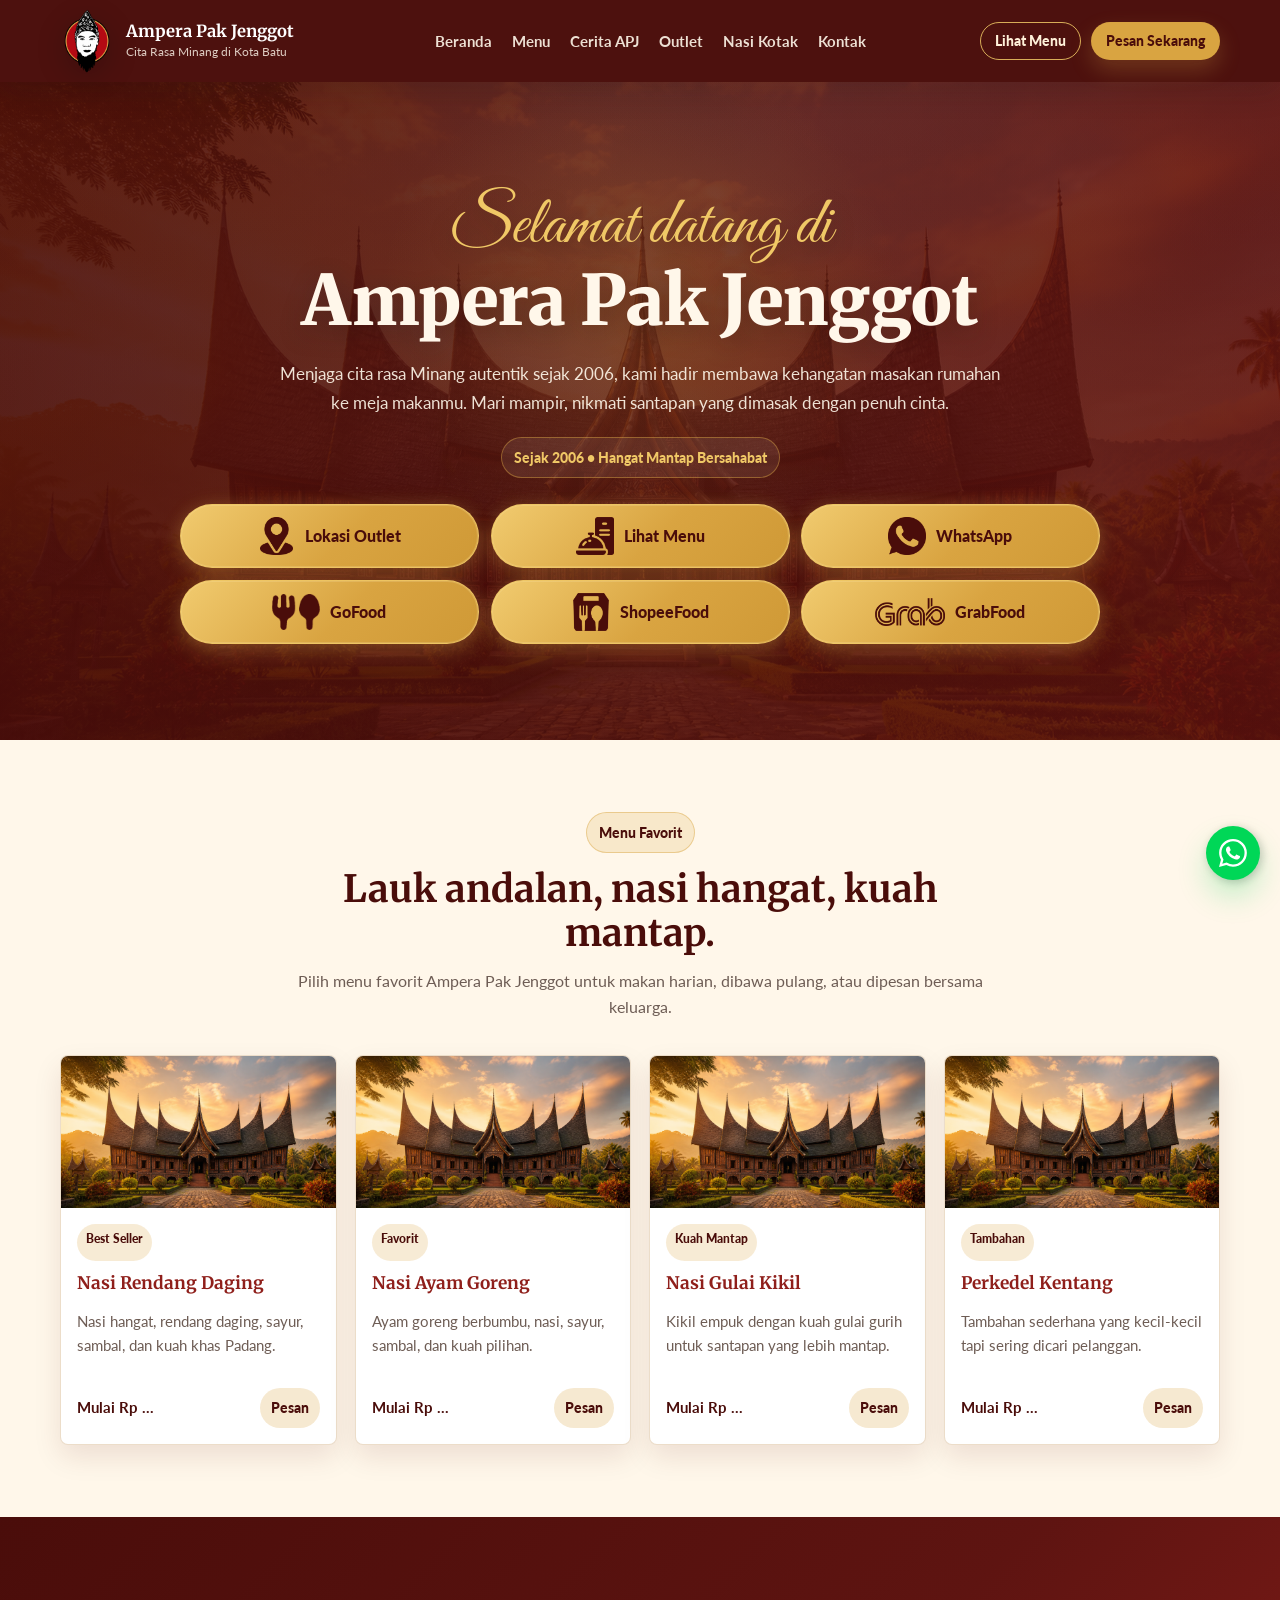
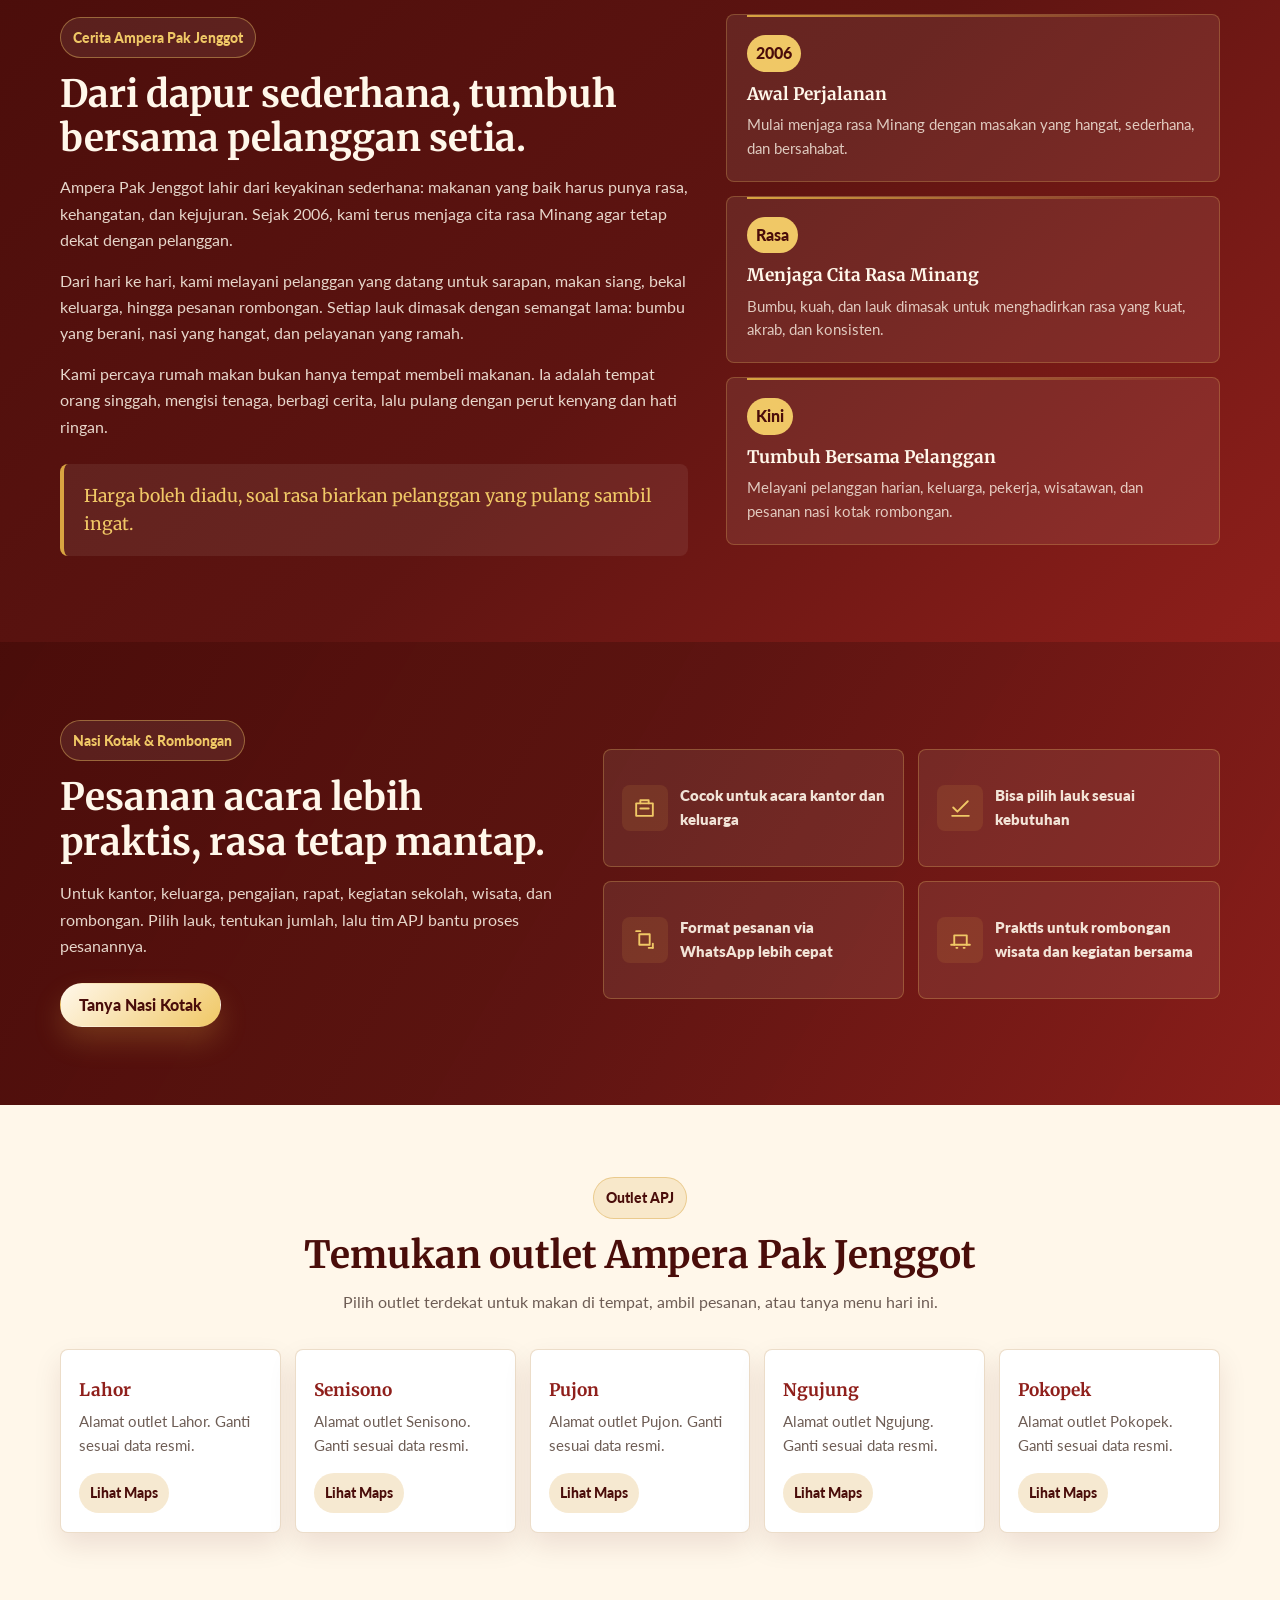
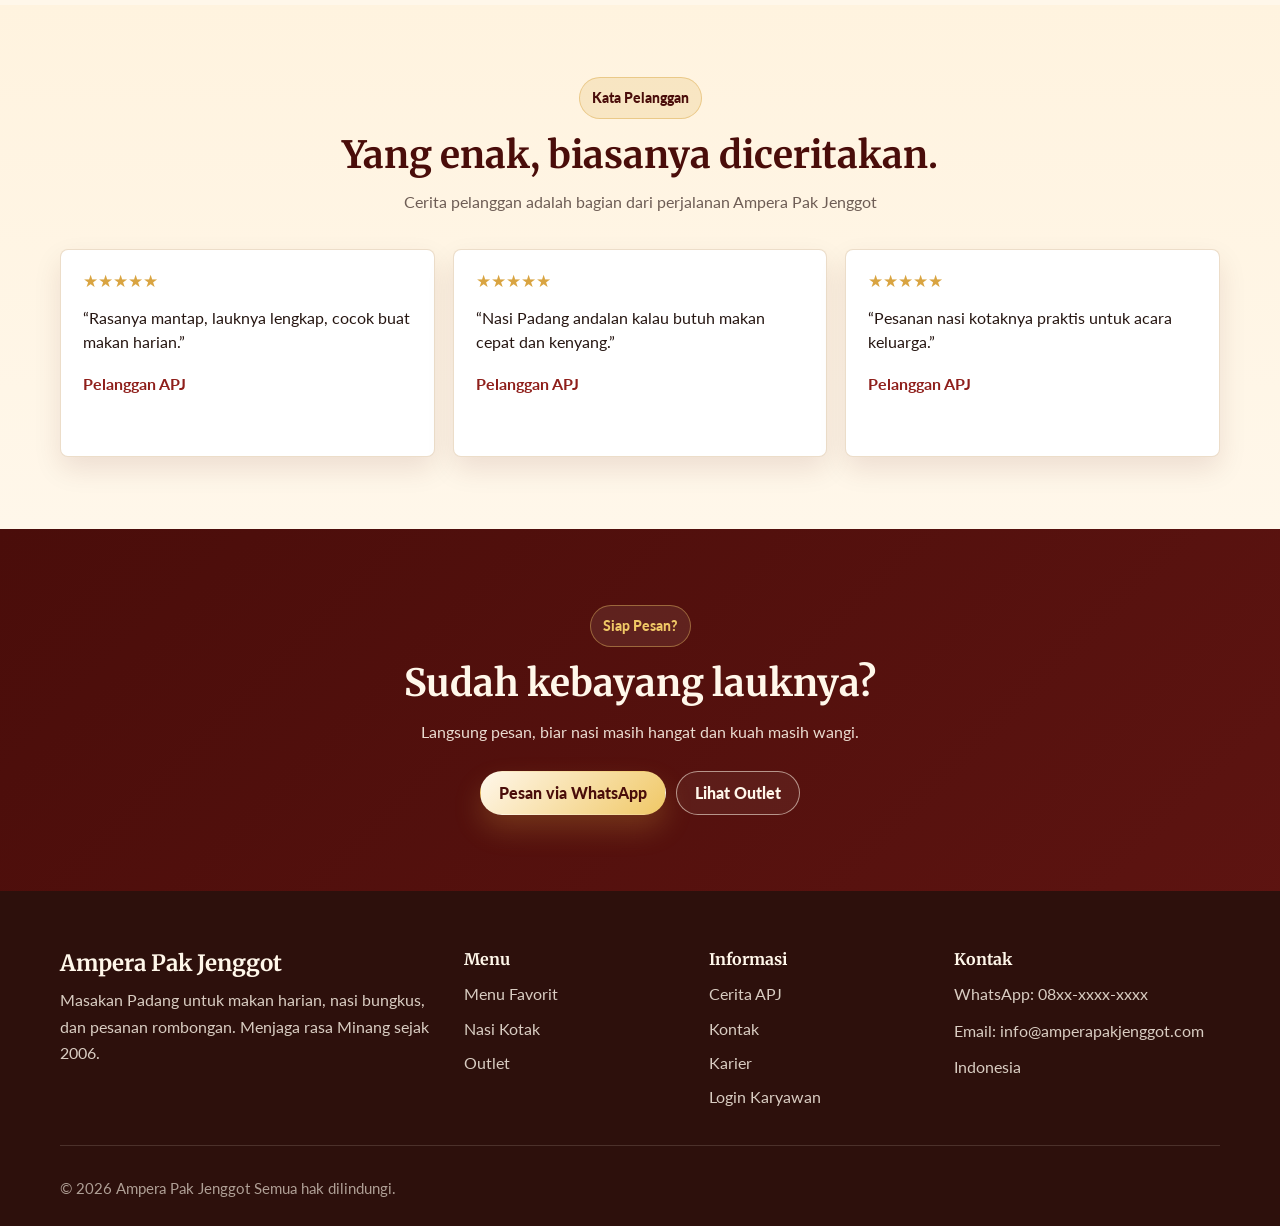
==== index.html @ 978a6dc2 "Add files via upload" ====
<!DOCTYPE html>
<html lang="id">
  <head>
    <meta charset="UTF-8" />
    <meta name="viewport" content="width=device-width, initial-scale=1.0" />
    <title>Ampera Pak Jenggot | Masakan Padang Autentik Sejak 2006</title>
    <meta
      name="description"
      content="Ampera Pak Jenggot menyajikan masakan Padang autentik sejak 2006. Lauk harian, nasi bungkus, nasi kotak, dan pesanan rombongan."
    />
    <link rel="preconnect" href="https://fonts.googleapis.com" />
    <link rel="preconnect" href="https://fonts.gstatic.com" crossorigin />
    <link
      href="https://fonts.googleapis.com/css2?family=Great+Vibes&family=Lato:wght@400;700;900&family=Merriweather:wght@700;900&display=swap"
      rel="stylesheet"
    />
    <link rel="icon" href="assets/img/logo-apj.png" />
    <link rel="stylesheet" href="assets/css/style.css" />
    <script src="assets/js/main.js" defer></script>
  </head>
  <body>
    <a class="skip-link" href="#main">Lewati ke konten</a>

    <header class="site-header" id="top">
      <div class="nav-shell">
        <a class="brand" href="#beranda" aria-label="Ampera Pak Jenggot, kembali ke beranda">
          <img src="assets/img/logo-apj.png" alt="Logo APJ" class="brand-logo" />
          <span class="brand-copy">
            <strong>Ampera Pak Jenggot</strong>
            <small>Cita Rasa Minang di Kota Batu</small>
          </span>
        </a>

        <nav class="desktop-nav" aria-label="Navigasi utama">
          <a href="#beranda">Beranda</a>
          <a href="#menu">Menu</a>
          <a href="#cerita">Cerita APJ</a>
          <a href="#outlet">Outlet</a>
          <a href="#nasi-kotak">Nasi Kotak</a>
          <a href="#kontak">Kontak</a>
        </nav>

        <div class="header-actions">
          <a class="btn btn-outline btn-small" href="#menu">Lihat Menu</a>
          <a class="btn btn-gold btn-small" href="https://wa.me/6280000000000?text=Halo%20APJ%2C%20saya%20mau%20pesan.">Pesan Sekarang</a>
        </div>

        <button class="mobile-toggle" type="button" aria-expanded="false" aria-controls="mobile-menu" aria-label="Buka menu">
          <span></span>
          <span></span>
          <span></span>
        </button>
      </div>

      <div class="mobile-menu" id="mobile-menu" aria-hidden="true">
        <nav aria-label="Navigasi mobile">
          <a href="#beranda">Beranda</a>
          <a href="#menu">Menu</a>
          <a href="#cerita">Cerita APJ</a>
          <a href="#outlet">Outlet</a>
          <a href="#nasi-kotak">Nasi Kotak</a>
          <a href="#kontak">Kontak</a>
        </nav>
      </div>
    </header>

    <main id="main">
      <section class="hero" id="beranda">
        <div class="hero-pattern" aria-hidden="true"></div>
        <svg class="hero-silhouette" viewBox="0 0 1000 300" aria-hidden="true" focusable="false">
          <path d="M23 174C87 79 157 91 217 165C266 55 352 40 428 163C501 52 596 50 667 164C727 83 813 76 881 167C924 151 958 150 991 173V300H23V174Z" />
          <path d="M177 183H822L765 300H237L177 183Z" />
          <path d="M321 213H405V300H321V213ZM463 213H547V300H463V213ZM604 213H688V300H604V213Z" />
        </svg>

        <div class="container hero-inner">
          <h1>
            <span class="hero-script animate__animated animate__pulse">Selamat datang di</span>
            <span class="hero-title-main animate__animated animate__pulse">Ampera Pak Jenggot</span>
          </h1>
          <p class="hero-description animate__animated animate__pulse">
            Menjaga cita rasa Minang autentik sejak 2006, kami hadir membawa kehangatan masakan rumahan ke meja makanmu. Mari mampir, nikmati santapan yang dimasak dengan penuh cinta.
          </p>
          <p class="hero-badge">Sejak 2006 &bull; Hangat Mantap Bersahabat</p>
          <div class="quick-actions" aria-label="Aksi pesanan dan outlet">
            <a class="animate__animated animate__pulse pulse-once qa-outlet" href="#outlet" aria-label="Lokasi Outlet" title="Lokasi Outlet">
              <span class="qa-icon" aria-hidden="true">
                <img class="qa-icon-img" src="assets/img/icons/icon-lokasi.png" alt="" loading="eager" decoding="async" />
              </span>
              <span class="qa-text">Lokasi Outlet</span>
            </a>
            <a class="animate__animated animate__pulse pulse-once qa-menu" href="#menu" aria-label="Lihat Menu" title="Lihat Menu">
              <span class="qa-icon" aria-hidden="true">
                <img class="qa-icon-img" src="assets/img/icons/icon-menu.png" alt="" loading="eager" decoding="async" />
              </span>
              <span class="qa-text">Lihat Menu</span>
            </a>
            <a class="animate__animated animate__pulse pulse-once qa-whatsapp" href="https://wa.me/6280000000000?text=Halo%20APJ%2C%20saya%20mau%20pesan." aria-label="Pesan via WhatsApp" title="Pesan via WhatsApp">
              <span class="qa-icon" aria-hidden="true">
                <img class="qa-icon-img" src="assets/img/icons/icon-whatsapp.png" alt="" loading="eager" decoding="async" />
              </span>
              <span class="qa-text">WhatsApp</span>
            </a>
            <a class="animate__animated animate__pulse pulse-once qa-gofood" href="https://wa.me/6280000000000?text=Halo%20APJ%2C%20saya%20mau%20tanya%20pesanan%20GoFood." aria-label="GoFood" title="GoFood">
              <span class="qa-icon" aria-hidden="true">
                <img class="qa-icon-img" src="assets/img/icons/icon-gofood.png" alt="" loading="eager" decoding="async" />
              </span>
              <span class="qa-text">GoFood</span>
            </a>
            <a class="animate__animated animate__pulse pulse-once qa-shopee" href="https://wa.me/6280000000000?text=Halo%20APJ%2C%20saya%20mau%20tanya%20pesanan%20ShopeeFood." aria-label="ShopeeFood" title="ShopeeFood">
              <span class="qa-icon" aria-hidden="true">
                <img class="qa-icon-img" src="assets/img/icons/icon-shopeefood.png" alt="" loading="eager" decoding="async" />
              </span>
              <span class="qa-text">ShopeeFood</span>
            </a>
            <a class="animate__animated animate__pulse pulse-once qa-grabfood" href="https://wa.me/6280000000000?text=Halo%20APJ%2C%20saya%20mau%20tanya%20pesanan%20GrabFood." aria-label="GrabFood" title="GrabFood">
              <span class="qa-icon" aria-hidden="true">
                <img class="qa-icon-img" src="assets/img/icons/icon-grabfood.png" alt="" loading="eager" decoding="async" />
              </span>
              <span class="qa-text">GrabFood</span>
            </a>
          </div>
        </div>
      </section>

      <section class="section menu-section" id="menu" aria-labelledby="menu-title">
        <div class="container">
          <div class="section-heading">
            <p class="section-kicker">Menu Favorit</p>
            <h2 id="menu-title">Lauk andalan, nasi hangat, kuah mantap.</h2>
            <p>Pilih menu favorit Ampera Pak Jenggot untuk makan harian, dibawa pulang, atau dipesan bersama keluarga.</p>
          </div>

          <div class="menu-grid">
            <article class="menu-card">
              <figure class="menu-photo">
                <img src="assets/img/signature-dish.png" alt="Nasi rendang daging khas Padang." />
              </figure>
              <div class="menu-card-body">
                <span class="badge">Best Seller</span>
                <h3>Nasi Rendang Daging</h3>
                <p>Nasi hangat, rendang daging, sayur, sambal, dan kuah khas Padang.</p>
                <div class="card-footer">
                  <strong>Mulai Rp ...</strong>
                  <a href="https://wa.me/6280000000000?text=Halo%20APJ%2C%20saya%20mau%20pesan%20Nasi%20Rendang%20Daging.">Pesan</a>
                </div>
              </div>
            </article>

            <article class="menu-card">
              <figure class="menu-photo">
                <img src="assets/img/signature-dish.png" alt="Nasi ayam goreng berbumbu dengan sambal." />
              </figure>
              <div class="menu-card-body">
                <span class="badge">Favorit</span>
                <h3>Nasi Ayam Goreng</h3>
                <p>Ayam goreng berbumbu, nasi, sayur, sambal, dan kuah pilihan.</p>
                <div class="card-footer">
                  <strong>Mulai Rp ...</strong>
                  <a href="https://wa.me/6280000000000?text=Halo%20APJ%2C%20saya%20mau%20pesan%20Nasi%20Ayam%20Goreng.">Pesan</a>
                </div>
              </div>
            </article>

            <article class="menu-card">
              <figure class="menu-photo">
                <img src="assets/img/signature-dish.png" alt="Nasi gulai kikil dengan kuah gurih." />
              </figure>
              <div class="menu-card-body">
                <span class="badge">Kuah Mantap</span>
                <h3>Nasi Gulai Kikil</h3>
                <p>Kikil empuk dengan kuah gulai gurih untuk santapan yang lebih mantap.</p>
                <div class="card-footer">
                  <strong>Mulai Rp ...</strong>
                  <a href="https://wa.me/6280000000000?text=Halo%20APJ%2C%20saya%20mau%20pesan%20Nasi%20Gulai%20Kikil.">Pesan</a>
                </div>
              </div>
            </article>

            <article class="menu-card">
              <figure class="menu-photo">
                <img src="assets/img/signature-dish.png" alt="Perkedel kentang sebagai tambahan lauk." />
              </figure>
              <div class="menu-card-body">
                <span class="badge">Tambahan</span>
                <h3>Perkedel Kentang</h3>
                <p>Tambahan sederhana yang kecil-kecil tapi sering dicari pelanggan.</p>
                <div class="card-footer">
                  <strong>Mulai Rp ...</strong>
                  <a href="https://wa.me/6280000000000?text=Halo%20APJ%2C%20saya%20mau%20pesan%20Perkedel%20Kentang.">Pesan</a>
                </div>
              </div>
            </article>
          </div>
        </div>
      </section>

      <section class="story-section" id="cerita" aria-labelledby="story-title">
        <div class="story-pattern" aria-hidden="true"></div>
        <div class="container story-inner">
          <div class="story-copy">
            <p class="section-kicker light">Cerita Ampera Pak Jenggot</p>
            <h2 id="story-title">Dari dapur sederhana, tumbuh bersama pelanggan setia.</h2>
            <p>
              Ampera Pak Jenggot lahir dari keyakinan sederhana: makanan yang baik harus punya rasa, kehangatan, dan
              kejujuran. Sejak 2006, kami terus menjaga cita rasa Minang agar tetap dekat dengan pelanggan.
            </p>
            <p>
              Dari hari ke hari, kami melayani pelanggan yang datang untuk sarapan, makan siang, bekal keluarga, hingga
              pesanan rombongan. Setiap lauk dimasak dengan semangat lama: bumbu yang berani, nasi yang hangat, dan
              pelayanan yang ramah.
            </p>
            <p>
              Kami percaya rumah makan bukan hanya tempat membeli makanan. Ia adalah tempat orang singgah, mengisi
              tenaga, berbagi cerita, lalu pulang dengan perut kenyang dan hati ringan.
            </p>
            <blockquote>Harga boleh diadu, soal rasa biarkan pelanggan yang pulang sambil ingat.</blockquote>
          </div>

          <div class="timeline-grid" aria-label="Linimasa Ampera Pak Jenggot">
            <article class="timeline-card">
              <span>2006</span>
              <h3>Awal Perjalanan</h3>
              <p>Mulai menjaga rasa Minang dengan masakan yang hangat, sederhana, dan bersahabat.</p>
            </article>
            <article class="timeline-card">
              <span>Rasa</span>
              <h3>Menjaga Cita Rasa Minang</h3>
              <p>Bumbu, kuah, dan lauk dimasak untuk menghadirkan rasa yang kuat, akrab, dan konsisten.</p>
            </article>
            <article class="timeline-card">
              <span>Kini</span>
              <h3>Tumbuh Bersama Pelanggan</h3>
              <p>Melayani pelanggan harian, keluarga, pekerja, wisatawan, dan pesanan nasi kotak rombongan.</p>
            </article>
          </div>
        </div>
      </section>

      <section class="group-section" id="nasi-kotak" aria-labelledby="group-title">
        <div class="container group-inner">
          <div class="group-copy">
            <p class="section-kicker light">Nasi Kotak &amp; Rombongan</p>
            <h2 id="group-title">Pesanan acara lebih praktis, rasa tetap mantap.</h2>
            <p>
              Untuk kantor, keluarga, pengajian, rapat, kegiatan sekolah, wisata, dan rombongan. Pilih lauk, tentukan
              jumlah, lalu tim APJ bantu proses pesanannya.
            </p>
            <a class="btn btn-cream" href="https://wa.me/6280000000000?text=Halo%20APJ%2C%20saya%20mau%20tanya%20Nasi%20Kotak.">Tanya Nasi Kotak</a>
          </div>

          <div class="feature-grid">
            <article class="feature-card">
              <span class="feature-icon" aria-hidden="true">
                <svg viewBox="0 0 24 24"><path d="M4 8h16v12H4z"/><path d="M8 8V5h8v3"/><path d="M8 13h8"/></svg>
              </span>
              <p>Cocok untuk acara kantor dan keluarga</p>
            </article>
            <article class="feature-card">
              <span class="feature-icon" aria-hidden="true">
                <svg viewBox="0 0 24 24"><path d="M5 12l4 4L19 6"/><path d="M4 20h16"/></svg>
              </span>
              <p>Bisa pilih lauk sesuai kebutuhan</p>
            </article>
            <article class="feature-card">
              <span class="feature-icon" aria-hidden="true">
                <svg viewBox="0 0 24 24"><path d="M7 7h10v10H7z"/><path d="M4 4h4"/><path d="M16 20h4"/><path d="M20 16v4"/></svg>
              </span>
              <p>Format pesanan via WhatsApp lebih cepat</p>
            </article>
            <article class="feature-card">
              <span class="feature-icon" aria-hidden="true">
                <svg viewBox="0 0 24 24"><path d="M3 17h18"/><path d="M6 17V8h12v9"/><path d="M8 20h1"/><path d="M15 20h1"/></svg>
              </span>
              <p>Praktis untuk rombongan wisata dan kegiatan bersama</p>
            </article>
          </div>
        </div>
      </section>

      <section class="section outlet-section" id="outlet" aria-labelledby="outlet-title">
        <div class="container">
          <div class="section-heading">
            <p class="section-kicker">Outlet APJ</p>
            <h2 id="outlet-title">Temukan outlet Ampera Pak Jenggot</h2>
            <p>Pilih outlet terdekat untuk makan di tempat, ambil pesanan, atau tanya menu hari ini.</p>
          </div>

          <div class="outlet-grid">
            <article class="outlet-card">
              <h3>Lahor</h3>
              <p>Alamat outlet Lahor. Ganti sesuai data resmi.</p>
              <a href="https://maps.google.com/?q=Ampera%20Pak%20Jenggot%20Lahor">Lihat Maps</a>
            </article>
            <article class="outlet-card">
              <h3>Senisono</h3>
              <p>Alamat outlet Senisono. Ganti sesuai data resmi.</p>
              <a href="https://maps.google.com/?q=Ampera%20Pak%20Jenggot%20Senisono">Lihat Maps</a>
            </article>
            <article class="outlet-card">
              <h3>Pujon</h3>
              <p>Alamat outlet Pujon. Ganti sesuai data resmi.</p>
              <a href="https://maps.google.com/?q=Ampera%20Pak%20Jenggot%20Pujon">Lihat Maps</a>
            </article>
            <article class="outlet-card">
              <h3>Ngujung</h3>
              <p>Alamat outlet Ngujung. Ganti sesuai data resmi.</p>
              <a href="https://maps.google.com/?q=Ampera%20Pak%20Jenggot%20Ngujung">Lihat Maps</a>
            </article>
            <article class="outlet-card">
              <h3>Pokopek</h3>
              <p>Alamat outlet Pokopek. Ganti sesuai data resmi.</p>
              <a href="https://maps.google.com/?q=Ampera%20Pak%20Jenggot%20Pokopek">Lihat Maps</a>
            </article>
          </div>
        </div>
      </section>

      <section class="section testimonials" aria-labelledby="testimonials-title">
        <div class="container">
          <div class="section-heading">
            <p class="section-kicker">Kata Pelanggan</p>
            <h2 id="testimonials-title">Yang enak, biasanya diceritakan.</h2>
            <p>Cerita pelanggan adalah bagian dari perjalanan Ampera Pak Jenggot</p>
          </div>

          <div class="review-grid">
            <article class="review-card">
              <div class="stars" aria-label="Lima bintang">★★★★★</div>
              <p>&ldquo;Rasanya mantap, lauknya lengkap, cocok buat makan harian.&rdquo;</p>
              <strong>Pelanggan APJ</strong>
            </article>
            <article class="review-card">
              <div class="stars" aria-label="Lima bintang">★★★★★</div>
              <p>&ldquo;Nasi Padang andalan kalau butuh makan cepat dan kenyang.&rdquo;</p>
              <strong>Pelanggan APJ</strong>
            </article>
            <article class="review-card">
              <div class="stars" aria-label="Lima bintang">★★★★★</div>
              <p>&ldquo;Pesanan nasi kotaknya praktis untuk acara keluarga.&rdquo;</p>
              <strong>Pelanggan APJ</strong>
            </article>
          </div>
        </div>
      </section>

      <section class="final-cta" aria-labelledby="final-title">
        <div class="container final-cta-inner">
          <p class="section-kicker light">Siap Pesan?</p>
          <h2 id="final-title">Sudah kebayang lauknya?</h2>
          <p>Langsung pesan, biar nasi masih hangat dan kuah masih wangi.</p>
          <div class="final-actions">
            <a class="btn btn-cream" href="https://wa.me/6280000000000?text=Halo%20APJ%2C%20saya%20mau%20pesan.">Pesan via WhatsApp</a>
            <a class="btn btn-ghost" href="#outlet">Lihat Outlet</a>
          </div>
        </div>
      </section>
    </main>

    <footer class="site-footer" id="kontak">
      <div class="container footer-grid">
        <div>
          <h2>Ampera Pak Jenggot</h2>
          <p>Masakan Padang untuk makan harian, nasi bungkus, dan pesanan rombongan. Menjaga rasa Minang sejak 2006.</p>
        </div>
        <div>
          <h3>Menu</h3>
          <a href="#menu">Menu Favorit</a>
          <a href="#nasi-kotak">Nasi Kotak</a>
          <a href="#outlet">Outlet</a>
        </div>
        <div>
          <h3>Informasi</h3>
          <a href="#cerita">Cerita APJ</a>
          <a href="#kontak">Kontak</a>
          <a href="#kontak">Karier</a>
          <a href="#kontak">Login Karyawan</a>
        </div>
        <div>
          <h3>Kontak</h3>
          <p>WhatsApp: 08xx-xxxx-xxxx</p>
          <p>Email: info@amperapakjenggot.com</p>
          <p>Indonesia</p>
        </div>
      </div>
      <div class="container footer-bottom">
        <p>&copy; 2026 Ampera Pak Jenggot Semua hak dilindungi.</p>
      </div>
    </footer>

    <a class="floating-wa" href="https://wa.me/6280000000000?text=Halo%20APJ%2C%20saya%20mau%20pesan." aria-label="Pesan Ampera Pak Jenggot via WhatsApp">
      <span class="wa-sign" aria-hidden="true">
        <svg class="wa-svg" viewBox="0 0 16 16">
          <path d="M13.601 2.326A7.854 7.854 0 0 0 7.994 0C3.627 0 .068 3.558.064 7.926c0 1.399.366 2.76 1.057 3.965L0 16l4.204-1.102a7.933 7.933 0 0 0 3.79.965h.004c4.368 0 7.926-3.558 7.93-7.93A7.898 7.898 0 0 0 13.6 2.326zM7.994 14.521a6.573 6.573 0 0 1-3.356-.92l-.24-.144-2.494.654.666-2.433-.156-.251a6.56 6.56 0 0 1-1.007-3.505c0-3.626 2.957-6.584 6.591-6.584a6.56 6.56 0 0 1 4.66 1.931 6.557 6.557 0 0 1 1.928 4.66c-.004 3.639-2.961 6.592-6.592 6.592zm3.615-4.934c-.197-.099-1.17-.578-1.353-.646-.182-.065-.315-.099-.445.099-.133.197-.513.646-.627.775-.114.133-.232.148-.43.05-.197-.1-.836-.308-1.592-.985-.59-.525-.985-1.175-1.103-1.372-.114-.198-.011-.304.088-.403.087-.088.197-.232.296-.346.1-.114.133-.198.198-.33.065-.134.034-.248-.015-.347-.05-.099-.445-1.076-.612-1.47-.16-.389-.323-.335-.445-.34-.114-.007-.247-.007-.38-.007a.729.729 0 0 0-.529.247c-.182.198-.691.677-.691 1.654 0 .977.71 1.916.81 2.049.098.133 1.394 2.132 3.383 2.992.47.205.84.326 1.129.418.475.152.904.129 1.246.08.38-.058 1.171-.48 1.338-.943.164-.464.164-.86.114-.943-.049-.084-.182-.133-.38-.232z"></path>
        </svg>
      </span>
      <span class="wa-text">Whatsapp</span>
    </a>
  </body>
</html>
---- assets/css/style.css ----
:root {
  --primary-maroon: #8f1f1b;
  --dark-maroon: #5e1411;
  --deep-maroon: #4a0d0a;
  --cream: #fff7ea;
  --soft-cream: #fff1d9;
  --gold: #d9a441;
  --light-gold: #f0c866;
  --text-brown: #261612;
  --muted-text: #6e5d55;
  --border-cream: #ead9c2;
  --whatsapp: #1fa855;
  --white: #ffffff;
  --font-heading: "Merriweather", Georgia, serif;
  --font-script: "Great Vibes", "Brush Script MT", cursive;
  --font-body: "Lato", Arial, sans-serif;
  --shadow-soft: 0 16px 42px rgba(74, 13, 10, 0.12);
  --shadow-card: 0 12px 28px rgba(74, 13, 10, 0.1);
  --radius-card: 8px;
  --container: 1160px;
  --header-height: 82px;
}

*,
*::before,
*::after {
  box-sizing: border-box;
}

html {
  scroll-behavior: smooth;
}

body {
  margin: 0;
  color: var(--text-brown);
  font-family: var(--font-body);
  font-size: 16px;
  line-height: 1.65;
  letter-spacing: 0;
  background: var(--cream);
  overflow-x: hidden;
}

body.menu-open {
  overflow: hidden;
}

img,
svg {
  display: block;
  max-width: 100%;
}

a {
  color: inherit;
  text-decoration: none;
}

p,
h1,
h2,
h3,
figure {
  margin: 0;
}

button,
input,
textarea,
select {
  font: inherit;
}

.container {
  width: min(100% - 40px, var(--container));
  margin-inline: auto;
}

.skip-link {
  position: fixed;
  top: 12px;
  left: 12px;
  z-index: 1000;
  padding: 10px 14px;
  border-radius: 8px;
  color: var(--deep-maroon);
  background: var(--light-gold);
  transform: translateY(-140%);
  transition: transform 180ms ease;
}

.skip-link:focus {
  transform: translateY(0);
}

.sr-only {
  position: absolute;
  width: 1px;
  height: 1px;
  padding: 0;
  margin: -1px;
  overflow: hidden;
  clip: rect(0, 0, 0, 0);
  white-space: nowrap;
  border: 0;
}

/* Hero text animation: Animate.css compatible pulse */
.animate__animated {
  animation-duration: 1.35s;
  animation-fill-mode: both;
}

.animate__pulse {
  animation-name: animatePulse;
  animation-timing-function: ease-in-out;
}

.hero-title-main.animate__pulse {
  animation-delay: 120ms;
}

.hero-description.animate__pulse {
  animation-delay: 240ms;
}

@keyframes animatePulse {
  0% {
    transform: scale3d(1, 1, 1);
  }

  50% {
    transform: scale3d(1.035, 1.035, 1.035);
  }

  100% {
    transform: scale3d(1, 1, 1);
  }
}

/* Hero buttons pulse once on first load */
.quick-actions a.pulse-once {
  animation-iteration-count: 1;
}

.quick-actions a.pulse-once:nth-child(1) { animation-delay: 320ms; }
.quick-actions a.pulse-once:nth-child(2) { animation-delay: 420ms; }
.quick-actions a.pulse-once:nth-child(3) { animation-delay: 520ms; }
.quick-actions a.pulse-once:nth-child(4) { animation-delay: 620ms; }
.quick-actions a.pulse-once:nth-child(5) { animation-delay: 720ms; }
.quick-actions a.pulse-once:nth-child(6) { animation-delay: 820ms; }



.site-header {
  position: sticky;
  top: 0;
  z-index: 100;
  min-height: var(--header-height);
  color: var(--white);
  background: rgba(74, 13, 10, 0.98);
  box-shadow: 0 10px 28px rgba(38, 22, 18, 0.18);
}

.nav-shell {
  width: min(100% - 40px, var(--container));
  min-height: var(--header-height);
  margin-inline: auto;
  display: grid;
  grid-template-columns: auto 1fr auto;
  align-items: center;
  gap: 26px;
}

.brand {
  display: inline-flex;
  align-items: center;
  gap: 12px;
  min-width: 260px;
}

.brand-logo {
  width: 54px;
  height: 64px;
  object-fit: contain;
  flex: 0 0 auto;
  filter: drop-shadow(0 8px 14px rgba(0, 0, 0, 0.22));
}

.brand-copy {
  display: grid;
  line-height: 1.2;
}

.brand-copy strong {
  font-family: var(--font-heading);
  font-size: 1.04rem;
  color: var(--white);
}

.brand-copy small {
  margin-top: 3px;
  color: rgba(255, 247, 234, 0.82);
  font-size: 0.78rem;
}

.desktop-nav {
  display: flex;
  align-items: center;
  justify-content: center;
  gap: 20px;
  color: rgba(255, 247, 234, 0.9);
  font-size: 0.94rem;
  font-weight: 700;
}

.desktop-nav a,
.site-footer a {
  transition: color 180ms ease;
}

.desktop-nav a:hover,
.desktop-nav a:focus-visible,
.site-footer a:hover,
.site-footer a:focus-visible {
  color: var(--light-gold);
}

.header-actions {
  display: flex;
  align-items: center;
  justify-content: flex-end;
  gap: 10px;
}

.btn {
  display: inline-flex;
  align-items: center;
  justify-content: center;
  min-height: 44px;
  padding: 11px 18px;
  border: 1px solid transparent;
  border-radius: 999px;
  font-weight: 900;
  line-height: 1.15;
  text-align: center;
  cursor: pointer;
  transition: transform 180ms ease, box-shadow 180ms ease, background-color 180ms ease, border-color 180ms ease, color 180ms ease;
}

.btn:hover,
.btn:focus-visible {
  transform: translateY(-2px);
}

.btn-small {
  min-height: 38px;
  padding: 9px 14px;
  font-size: 0.9rem;
}

.btn-gold {
  color: var(--deep-maroon);
  background: var(--gold);
  box-shadow: 0 10px 22px rgba(217, 164, 65, 0.24);
}

.btn-gold:hover,
.btn-gold:focus-visible {
  background: var(--light-gold);
}

.btn-outline {
  color: var(--soft-cream);
  border-color: rgba(240, 200, 102, 0.85);
  background: transparent;
}

.btn-outline:hover,
.btn-outline:focus-visible,
.btn-ghost:hover,
.btn-ghost:focus-visible {
  color: var(--deep-maroon);
  background: var(--light-gold);
  border-color: var(--light-gold);
}

.btn-cream {
  color: var(--deep-maroon);
  background: linear-gradient(135deg, var(--cream), var(--light-gold));
  box-shadow: 0 14px 28px rgba(217, 164, 65, 0.24);
}

.btn-ghost {
  color: var(--cream);
  border-color: rgba(255, 247, 234, 0.55);
  background: rgba(255, 247, 234, 0.05);
}

.mobile-toggle {
  display: none;
  width: 38px;
  height: 38px;
  padding: 0;
  border: 1px solid rgba(255, 247, 234, 0.26);
  border-radius: 10px;
  color: var(--cream);
  background: rgba(255, 247, 234, 0.06);
  box-shadow: 0 8px 18px rgba(38, 22, 18, 0.12);
  cursor: pointer;
  place-items: center;
}

.mobile-toggle span {
  display: block;
  width: 16px;
  height: 2px;
  margin: 2.5px auto;
  border-radius: 999px;
  background: currentColor;
  transition: transform 200ms ease, opacity 200ms ease;
}

.mobile-toggle.is-open span:nth-child(1) {
  transform: translateY(4.5px) rotate(45deg);
}

.mobile-toggle.is-open span:nth-child(2) {
  opacity: 0;
}

.mobile-toggle.is-open span:nth-child(3) {
  transform: translateY(-4.5px) rotate(-45deg);
}

.mobile-menu {
  position: fixed;
  top: calc(var(--header-height) - 2px);
  right: 16px;
  z-index: 101;
  width: min(228px, calc(100vw - 32px));
  padding: 8px;
  border: 1px solid rgba(240, 200, 102, 0.26);
  border-radius: 14px;
  color: var(--cream);
  background: rgba(74, 13, 10, 0.985);
  box-shadow: 0 18px 34px rgba(38, 22, 18, 0.24);
  opacity: 0;
  visibility: hidden;
  pointer-events: none;
  transform: translateY(-8px) scale(0.98);
  transform-origin: top right;
  transition: opacity 180ms ease, transform 180ms ease, visibility 0s linear 180ms;
}

.mobile-menu.is-open {
  opacity: 1;
  visibility: visible;
  pointer-events: auto;
  transform: translateY(0) scale(1);
  transition: opacity 180ms ease, transform 180ms ease, visibility 0s;
}

.mobile-menu nav {
  display: grid;
  gap: 2px;
}

.mobile-menu a {
  display: flex;
  align-items: center;
  min-height: 34px;
  padding: 9px 10px;
  border-radius: 10px;
  font-size: 0.94rem;
  font-weight: 800;
}

.mobile-menu nav a:hover,
.mobile-menu nav a:focus-visible {
  color: var(--deep-maroon);
  background: var(--light-gold);
}

.mobile-menu-actions {
  display: grid;
  grid-template-columns: 1fr 1fr;
  gap: 8px;
  margin-top: 12px;
}

.mobile-menu-actions .btn {
  min-height: 40px;
  padding: 9px 10px;
  font-size: 0.84rem;
}

.hero {
  position: relative;
  isolation: isolate;
  overflow: hidden;
  color: var(--cream);
  background:
    linear-gradient(180deg, rgba(74, 13, 10, 0.52), rgba(74, 13, 10, 0.60)),
    linear-gradient(90deg, rgba(74, 13, 10, 0.78), rgba(94, 20, 17, 0.58) 48%, rgba(143, 31, 27, 0.68)),
    url("../img/rumah-gadang-hero.png") center 58% / cover no-repeat,
    var(--deep-maroon);
}

.hero-pattern {
  display: none;
}

.hero::before {
  content: "";
  position: absolute;
  inset: 0;
  z-index: -1;
  background:
    radial-gradient(circle at 50% 35%, rgba(217, 164, 65, 0.18), transparent 34%),
    linear-gradient(180deg, rgba(74, 13, 10, 0.04), rgba(74, 13, 10, 0.24));
  pointer-events: none;
}

.hero-silhouette {
  display: none;
}

.hero-inner {
  min-height: 600px;
  padding: 92px 0 96px;
  display: grid;
  place-items: center;
  align-content: center;
  text-align: center;
}

.hero-badge,
.section-kicker {
  display: inline-flex;
  width: max-content;
  max-width: 100%;
  align-items: center;
  justify-content: center;
  margin-inline: auto;
  padding: 8px 12px;
  border: 1px solid rgba(217, 164, 65, 0.45);
  border-radius: 999px;
  color: var(--deep-maroon);
  background: rgba(217, 164, 65, 0.18);
  font-size: 0.88rem;
  font-weight: 900;
}

.hero-badge {
  margin-top: 20px;
  color: var(--light-gold);
  background: rgba(255, 247, 234, 0.08);
}

.section-kicker.light {
  color: var(--light-gold);
  border-color: rgba(240, 200, 102, 0.42);
  background: rgba(255, 247, 234, 0.08);
}

.hero h1 {
  max-width: 820px;
  margin: 22px auto 0;
  font-family: var(--font-heading);
  line-height: 1.08;
}

.hero-script,
.hero-title-main {
  display: block;
}

.hero-script {
  color: var(--light-gold);
  font-family: var(--font-script);
  font-size: 4.2rem;
  font-weight: 400;
  line-height: 0.95;
  text-shadow: 0 8px 24px rgba(38, 22, 18, 0.28);
}

.hero-title-main {
  margin-top: 4px;
  color: var(--cream);
  font-family: var(--font-heading);
  font-size: clamp(2.2rem, 7.2vw, 4.35rem);
  font-weight: 900;
  line-height: 1.06;
  white-space: nowrap;
  text-shadow: 0 8px 26px rgba(38, 22, 18, 0.32);
}

.hero-description {
  max-width: 720px;
  margin: 22px auto 0;
  color: rgba(255, 247, 234, 0.9);
  font-size: 1.08rem;
}

.hero-actions {
  display: flex;
  justify-content: center;
  gap: 10px;
  flex-wrap: wrap;
  margin-top: 30px;
}

.signature-section {
  position: relative;
  padding: 0 0 2px;
  background: var(--cream);
}

.signature-visual {
  position: relative;
  width: min(100%, 980px);
  margin: 0 auto 22px;
  padding: 18px;
}

.signature-blur {
  position: absolute;
  inset: 2px 0 auto;
  width: 100%;
  height: calc(100% - 44px);
  object-fit: cover;
  border-radius: 34px;
  filter: blur(22px);
  opacity: 0.34;
  transform: scale(0.985);
}

.signature-main {
  position: relative;
  z-index: 1;
  width: 100%;
  aspect-ratio: 16 / 8;
  object-fit: cover;
  border-radius: 32px;
  box-shadow: 0 28px 68px rgba(74, 13, 10, 0.18);
}

.signature-visual::after {
  content: "";
  position: absolute;
  inset: 18px;
  z-index: 2;
  border-radius: 32px;
  background: linear-gradient(180deg, rgba(255, 247, 234, 0.08), rgba(255, 247, 234, 0.22));
  pointer-events: none;
}

.signature-visual figcaption {
  position: relative;
  z-index: 3;
  width: max-content;
  max-width: calc(100% - 32px);
  margin: -34px auto 0;
  padding: 12px 18px;
  border: 1px solid rgba(234, 217, 194, 0.88);
  border-radius: 999px;
  color: var(--deep-maroon);
  background: rgba(255, 247, 234, 0.92);
  box-shadow: var(--shadow-card);
  font-weight: 900;
  text-align: center;
}

.quick-actions {
  width: min(100%, 920px);
  margin: 30px auto 0;
  padding: 0;
  border: 0;
  border-radius: 0;
  background: transparent;
  box-shadow: none;
  display: grid;
  grid-template-columns: repeat(3, minmax(0, 1fr));
  gap: 12px;
  transform: none;
}

.quick-actions a {
  display: inline-flex;
  align-items: center;
  justify-content: center;
  gap: 10px;
  min-height: 52px;
  padding: 12px 18px;
  border: 1px solid rgba(240, 200, 102, 0.9);
  border-radius: 999px;
  color: var(--deep-maroon);
  background: linear-gradient(135deg, #f1cb6f 0%, var(--gold) 55%, #cf9936 100%);
  box-shadow:
    0 10px 22px rgba(217, 164, 65, 0.24),
    0 0 0 1px rgba(255, 236, 188, 0.18) inset,
    0 0 18px rgba(240, 200, 102, 0.16);
  font-weight: 900;
  line-height: 1.15;
  text-align: center;
  transition: transform 180ms ease, box-shadow 180ms ease, background 180ms ease, color 180ms ease;
}

.quick-actions .qa-icon {
  display: inline-flex;
  align-items: center;
  justify-content: center;
  width: 36px;
  height: 36px;
  flex: 0 0 36px;
}

.quick-actions .qa-icon svg,
.quick-actions .qa-icon-img {
  display: block;
  width: 100%;
  height: 100%;
  object-fit: contain;
}

.quick-actions .qa-gofood .qa-icon {
  width: 44px;
  height: 36px;
  flex-basis: 44px;
}

.quick-actions .qa-grabfood .qa-icon {
  width: 64px;
  height: 28px;
  flex-basis: 64px;
}

.quick-actions .qa-svg-stroke {
  stroke: currentColor;
  stroke-width: 2.2;
  stroke-linecap: round;
  stroke-linejoin: round;
  fill: none;
}

.quick-actions .qa-svg-fill {
  color: currentColor;
  fill: currentColor;
  stroke: none;
}

.quick-actions .qa-svg-fill path {
  fill: currentColor;
}

.quick-actions .qa-icon-reverse {
  fill: var(--cream);
  paint-order: stroke fill;
  stroke: none;
}

.quick-actions .qa-text {
  display: inline;
  white-space: nowrap;
}

.quick-actions a:hover,
.quick-actions a:focus-visible {
  transform: translateY(-2px);
  color: var(--deep-maroon);
  background: linear-gradient(135deg, #f6d57f 0%, #e8b94f 55%, #d8a33e 100%);
  box-shadow:
    0 14px 28px rgba(217, 164, 65, 0.28),
    0 0 0 1px rgba(255, 244, 214, 0.22) inset,
    0 0 22px rgba(240, 200, 102, 0.2);
}


.menu-section {
  padding-top: 72px;
}

.section {
  padding: 72px 0;
}

.section-heading {
  max-width: 720px;
  margin: 0 auto 34px;
  text-align: center;
}

.section-heading h2,
.story-copy h2,
.group-copy h2,
.final-cta h2 {
  margin-top: 14px;
  font-family: var(--font-heading);
  font-size: 2.35rem;
  line-height: 1.18;
  color: var(--deep-maroon);
}

.section-heading p:not(.section-kicker) {
  margin-top: 12px;
  color: var(--muted-text);
}

.menu-grid {
  display: grid;
  grid-template-columns: repeat(4, minmax(0, 1fr));
  gap: 18px;
}

.menu-card,
.outlet-card,
.review-card,
.timeline-card,
.feature-card {
  border-radius: var(--radius-card);
  border: 1px solid rgba(234, 217, 194, 0.88);
  background: var(--white);
  box-shadow: var(--shadow-card);
}

.menu-card {
  overflow: hidden;
  min-width: 0;
  transition: transform 180ms ease, box-shadow 180ms ease;
}

.menu-card:hover,
.outlet-card:hover,
.review-card:hover {
  transform: translateY(-4px);
  box-shadow: 0 18px 38px rgba(74, 13, 10, 0.14);
}

.menu-photo {
  height: 152px;
  overflow: hidden;
  background: var(--soft-cream);
}

.menu-photo img {
  width: 100%;
  height: 100%;
  object-fit: cover;
}

.menu-card:nth-child(2) .menu-photo img {
  object-position: 44% 50%;
}

.menu-card:nth-child(3) .menu-photo img {
  object-position: 62% 50%;
}

.menu-card:nth-child(4) .menu-photo img {
  object-position: 70% 46%;
}

.menu-card-body {
  display: grid;
  min-height: 236px;
  padding: 16px;
}

.badge {
  width: max-content;
  max-width: 100%;
  padding: 5px 9px;
  border-radius: 999px;
  color: var(--deep-maroon);
  background: rgba(217, 164, 65, 0.22);
  font-size: 0.78rem;
  font-weight: 900;
}

.menu-card h3,
.outlet-card h3,
.timeline-card h3 {
  margin-top: 11px;
  color: var(--primary-maroon);
  font-family: var(--font-heading);
  font-size: 1.08rem;
  line-height: 1.3;
}

.menu-card p,
.outlet-card p,
.timeline-card p,
.review-card p,
.feature-card p {
  margin-top: 8px;
  color: var(--muted-text);
  font-size: 0.96rem;
  line-height: 1.55;
}

.card-footer {
  display: flex;
  align-items: center;
  justify-content: space-between;
  gap: 10px;
  margin-top: auto;
  padding-top: 16px;
}

.card-footer strong {
  color: var(--deep-maroon);
  font-size: 0.95rem;
}

.card-footer a,
.outlet-card a {
  display: inline-flex;
  align-items: center;
  justify-content: center;
  min-height: 34px;
  padding: 8px 11px;
  border-radius: 999px;
  color: var(--deep-maroon);
  background: rgba(217, 164, 65, 0.24);
  font-size: 0.88rem;
  font-weight: 900;
  transition: transform 180ms ease, background-color 180ms ease;
}

.card-footer a:hover,
.card-footer a:focus-visible,
.outlet-card a:hover,
.outlet-card a:focus-visible {
  transform: translateY(-2px);
  background: var(--light-gold);
}

.story-section {
  position: relative;
  isolation: isolate;
  overflow: hidden;
  padding: 86px 0;
  color: var(--cream);
  background:
    linear-gradient(135deg, var(--deep-maroon), var(--dark-maroon) 52%, var(--primary-maroon)),
    var(--deep-maroon);
}

.story-pattern {
  display: none;
}

.story-inner {
  display: grid;
  grid-template-columns: minmax(0, 1.12fr) minmax(320px, 0.88fr);
  gap: 38px;
  align-items: center;
}

.story-copy h2,
.group-copy h2,
.final-cta h2 {
  color: var(--cream);
}

.story-copy p {
  margin-top: 14px;
  color: rgba(255, 247, 234, 0.86);
}

blockquote {
  position: relative;
  margin: 24px 0 0;
  padding: 18px 20px;
  border-left: 4px solid var(--gold);
  border-radius: 8px;
  color: var(--light-gold);
  background: rgba(255, 247, 234, 0.07);
  font-family: var(--font-heading);
  font-size: 1.1rem;
  line-height: 1.6;
}

.timeline-grid {
  display: grid;
  gap: 14px;
}

.timeline-card {
  position: relative;
  padding: 20px;
  color: var(--cream);
  border-color: rgba(240, 200, 102, 0.25);
  background: rgba(255, 247, 234, 0.08);
  box-shadow: none;
}

.timeline-card::before {
  content: "";
  position: absolute;
  left: 20px;
  right: 20px;
  top: 0;
  height: 2px;
  background: linear-gradient(90deg, var(--gold), transparent);
}

.timeline-card span {
  display: inline-flex;
  color: var(--deep-maroon);
  background: var(--light-gold);
  padding: 5px 9px;
  border-radius: 999px;
  font-weight: 900;
}

.timeline-card h3 {
  color: var(--cream);
}

.timeline-card p {
  color: rgba(255, 247, 234, 0.78);
}

.group-section {
  padding: 78px 0;
  color: var(--cream);
  background:
    linear-gradient(120deg, rgba(74, 13, 10, 0.98), rgba(94, 20, 17, 0.95) 48%, rgba(143, 31, 27, 0.92)),
    var(--deep-maroon);
}

.group-inner {
  display: grid;
  grid-template-columns: minmax(0, 0.9fr) minmax(0, 1.1fr);
  gap: 38px;
  align-items: center;
}

.group-copy p:not(.section-kicker) {
  margin: 16px 0 24px;
  color: rgba(255, 247, 234, 0.86);
}

.feature-grid {
  display: grid;
  grid-template-columns: repeat(2, minmax(0, 1fr));
  gap: 14px;
}

.feature-card {
  display: grid;
  grid-template-columns: 46px 1fr;
  gap: 12px;
  align-items: center;
  min-height: 118px;
  padding: 18px;
  border-color: rgba(240, 200, 102, 0.28);
  color: var(--cream);
  background: rgba(255, 247, 234, 0.08);
  box-shadow: none;
}

.feature-card p {
  margin: 0;
  color: rgba(255, 247, 234, 0.9);
  font-weight: 800;
}

.feature-icon {
  display: grid;
  place-items: center;
  width: 46px;
  height: 46px;
  border-radius: 8px;
  color: var(--light-gold);
  background: rgba(217, 164, 65, 0.12);
}

.feature-icon svg {
  width: 25px;
  height: 25px;
  stroke: currentColor;
  stroke-width: 1.8;
  stroke-linecap: round;
  stroke-linejoin: round;
  fill: none;
}

.outlet-grid {
  display: grid;
  grid-template-columns: repeat(5, minmax(0, 1fr));
  gap: 14px;
}

.outlet-card {
  min-height: 184px;
  padding: 18px;
  display: grid;
  align-content: start;
  transition: transform 180ms ease, box-shadow 180ms ease;
}

.outlet-card a {
  width: max-content;
  margin-top: 16px;
}

.testimonials {
  background:
    linear-gradient(180deg, rgba(255, 241, 217, 0.65), rgba(255, 247, 234, 0.1)),
    var(--cream);
}

.review-grid {
  display: grid;
  grid-template-columns: repeat(3, minmax(0, 1fr));
  gap: 18px;
}

.review-card {
  min-height: 208px;
  padding: 22px;
  transition: transform 180ms ease, box-shadow 180ms ease;
}

.stars {
  color: var(--gold);
  font-size: 1.08rem;
  line-height: 1;
}

.review-card p {
  margin-top: 16px;
  font-size: 1rem;
  color: var(--text-brown);
}

.review-card strong {
  display: block;
  margin-top: 16px;
  color: var(--primary-maroon);
}

.final-cta {
  position: relative;
  overflow: hidden;
  padding: 76px 0;
  color: var(--cream);
  text-align: center;
  background:
    linear-gradient(135deg, rgba(74, 13, 10, 0.98), rgba(94, 20, 17, 0.95)),
    var(--deep-maroon);
}

.final-cta::before {
  content: none;
}

.final-cta-inner {
  position: relative;
  z-index: 1;
  max-width: 760px;
}

.final-cta p:not(.section-kicker) {
  margin-top: 14px;
  color: rgba(255, 247, 234, 0.88);
}

.final-actions {
  display: flex;
  justify-content: center;
  gap: 10px;
  flex-wrap: wrap;
  margin-top: 26px;
}

.site-footer {
  padding: 58px 0 26px;
  color: rgba(255, 247, 234, 0.82);
  background: #2d100c;
}

.footer-grid {
  display: grid;
  grid-template-columns: 1.4fr 0.8fr 0.8fr 1fr;
  gap: 32px;
}

.site-footer h2,
.site-footer h3 {
  color: var(--cream);
  font-family: var(--font-heading);
  line-height: 1.25;
}

.site-footer h2 {
  font-size: 1.4rem;
}

.site-footer h3 {
  margin-bottom: 12px;
  font-size: 1rem;
}

.site-footer p {
  margin-top: 10px;
}

.site-footer a {
  display: block;
  margin-top: 8px;
  color: rgba(255, 247, 234, 0.82);
}

.footer-bottom {
  margin-top: 34px;
  padding-top: 20px;
  border-top: 1px solid rgba(255, 247, 234, 0.14);
  color: rgba(255, 247, 234, 0.62);
  font-size: 0.92rem;
}

.floating-wa {
  position: fixed;
  right: 20px;
  bottom: 20px;
  z-index: 110;
  display: flex;
  align-items: center;
  justify-content: flex-start;
  width: 54px;
  height: 54px;
  border: none;
  border-radius: 50%;
  color: var(--white);
  background-color: #00d757;
  box-shadow: 2px 2px 10px rgba(0, 0, 0, 0.2), 0 16px 30px rgba(0, 215, 87, 0.24);
  font-weight: 900;
  cursor: pointer;
  overflow: hidden;
  transition: width 0.3s ease, border-radius 0.3s ease, transform 0.18s ease, box-shadow 0.3s ease;
}

.floating-wa .wa-sign {
  width: 54px;
  min-width: 54px;
  transition: width 0.3s ease, padding-left 0.3s ease;
  display: flex;
  align-items: center;
  justify-content: center;
}

.floating-wa .wa-svg {
  width: 28px;
  height: 28px;
}

.floating-wa .wa-svg path {
  fill: var(--white);
}

.floating-wa .wa-text {
  position: absolute;
  right: 0;
  width: 0;
  opacity: 0;
  color: var(--white);
  font-size: 1rem;
  font-weight: 900;
  line-height: 1;
  white-space: nowrap;
  transition: opacity 0.3s ease, width 0.3s ease, padding-right 0.3s ease;
}

.floating-wa:hover,
.floating-wa:focus-visible {
  width: 154px;
  border-radius: 999px;
  transform: translateY(-2px);
  box-shadow: 2px 2px 12px rgba(0, 0, 0, 0.22), 0 18px 36px rgba(0, 215, 87, 0.32);
}

.floating-wa:hover .wa-sign,
.floating-wa:focus-visible .wa-sign {
  width: 32%;
  padding-left: 10px;
}

.floating-wa:hover .wa-text,
.floating-wa:focus-visible .wa-text {
  opacity: 1;
  width: 68%;
  padding-right: 12px;
}

.floating-wa:active {
  transform: translate(2px, 2px);
}

@media (max-width: 1080px) {
  .nav-shell {
    gap: 18px;
  }

  .brand {
    min-width: 236px;
  }

  .desktop-nav {
    gap: 14px;
    font-size: 0.9rem;
  }

  .header-actions .btn-outline {
    display: none;
  }

  .menu-grid {
    grid-template-columns: repeat(2, minmax(0, 1fr));
  }

  .quick-actions a {
    gap: 8px;
    padding: 11px 14px;
    font-size: 0.9rem;
  }

  .quick-actions .qa-icon {
    width: 30px;
    height: 30px;
    flex-basis: 30px;
  }

  .quick-actions .qa-icon svg {
    width: 30px;
    height: 30px;
  }

  .outlet-grid {
    grid-template-columns: repeat(3, minmax(0, 1fr));
  }
}

@media (max-width: 940px) {
  :root {
    --header-height: 70px;
  }

  .desktop-nav,
  .header-actions {
    display: none;
  }

  .nav-shell {
    grid-template-columns: 1fr auto;
  }

  .brand {
    min-width: 0;
    gap: 10px;
  }

  .brand-logo {
    width: 40px;
    height: 48px;
  }

  .brand-copy strong {
    font-size: 0.98rem;
  }

  .brand-copy small {
    font-size: 0.72rem;
  }

  .mobile-toggle {
    display: grid;
  }

  .hero-inner {
    min-height: 640px;
    padding: 76px 0 82px;
  }

  .hero-script {
    font-size: 3.5rem;
  }

  .hero-title-main {
    font-size: clamp(2.05rem, 7vw, 3.25rem);
  }

  .hero-description {
    max-width: 660px;
    font-size: 0.98rem;
    line-height: 1.58;
  }

  .story-inner,
  .group-inner {
    grid-template-columns: 1fr;
  }

  .footer-grid {
    grid-template-columns: repeat(2, minmax(0, 1fr));
  }
}

@media (max-width: 700px) {
  .container,
  .nav-shell {
    width: min(100% - 28px, var(--container));
  }

  .brand-copy strong {
    font-size: 0.92rem;
  }

  .brand-copy small {
    display: none;
  }

  .mobile-menu {
    right: 14px;
    width: min(214px, calc(100vw - 28px));
    padding: 7px;
  }

  .mobile-menu a {
    min-height: 32px;
    padding: 9px 10px;
    font-size: 0.94rem;
  }

  .mobile-menu-actions .btn {
    min-height: 38px;
    padding: 8px 8px;
    font-size: 0.8rem;
  }

  .hero-inner {
    min-height: 600px;
    padding: 58px 0 66px;
  }

  .hero-script {
    font-size: 2.9rem;
  }

  .hero-title-main {
    font-size: clamp(1.82rem, 8.7vw, 2.38rem);
  }

  .hero-description {
    max-width: 92%;
    font-size: 0.88rem;
    line-height: 1.56;
  }

  .hero-actions {
    display: grid;
    grid-template-columns: repeat(3, minmax(0, 1fr));
    width: 100%;
    gap: 7px;
    margin-top: 24px;
  }

  .hero-actions .btn {
    min-height: 44px;
    padding: 9px 7px;
    font-size: 0.82rem;
    white-space: normal;
  }

  .signature-section {
    padding: 0 0 4px;
  }

  .signature-visual {
    padding: 10px;
    margin-bottom: 16px;
  }

  .signature-main {
    aspect-ratio: 4 / 3;
    border-radius: 24px;
  }

  .signature-blur {
    border-radius: 24px;
  }

  .signature-visual::after {
    inset: 10px;
    border-radius: 24px;
  }

  .signature-visual figcaption {
    margin-top: -24px;
    padding: 10px 13px;
    border-radius: 8px;
    font-size: 0.88rem;
    line-height: 1.35;
  }

  .quick-actions {
    width: min(100%, 320px);
    margin-top: 36px;
    margin-inline: auto;
    padding: 0;
    gap: 14px 18px;
    grid-template-columns: repeat(3, minmax(0, 1fr));
    justify-items: center;
    transform: none;
  }

  .quick-actions a {
    width: 100%;
    max-width: 72px;
    aspect-ratio: 1 / 1;
    min-height: 0;
    padding: 0;
    gap: 0;
    border-radius: 50%;
    font-size: 0;
  }

  .quick-actions .qa-icon {
    width: 42px;
    height: 42px;
    flex-basis: 42px;
  }

  .quick-actions .qa-gofood .qa-icon {
    width: 50px;
    height: 38px;
    flex-basis: 50px;
  }

  .quick-actions .qa-grabfood .qa-icon {
    width: 58px;
    height: 24px;
    flex-basis: 58px;
  }

  .quick-actions .qa-icon svg,
  .quick-actions .qa-icon-img {
    width: 100%;
    height: 100%;
  }

  .quick-actions .qa-text {
    display: none;
  }

  .menu-section {
    padding-top: 54px;
  }

  .section {
    padding: 54px 0;
  }

  .section-heading {
    margin-bottom: 24px;
  }

  .section-heading h2,
  .story-copy h2,
  .group-copy h2,
  .final-cta h2 {
    font-size: 1.86rem;
  }

  .menu-grid,
  .outlet-grid {
    grid-template-columns: repeat(2, minmax(0, 1fr));
    gap: 10px;
  }

  .menu-photo {
    height: 112px;
  }

  .menu-card-body {
    min-height: 244px;
    padding: 12px;
  }

  .badge {
    font-size: 0.72rem;
  }

  .menu-card h3,
  .outlet-card h3,
  .timeline-card h3 {
    font-size: 0.98rem;
  }

  .menu-card p,
  .outlet-card p,
  .timeline-card p,
  .review-card p,
  .feature-card p {
    font-size: 0.88rem;
    line-height: 1.5;
  }

  .card-footer {
    display: grid;
    align-items: start;
    gap: 8px;
  }

  .card-footer a {
    width: 100%;
  }

  .story-section,
  .group-section,
  .final-cta {
    padding: 58px 0;
  }

  .timeline-card,
  .feature-card,
  .review-card {
    padding: 16px;
  }

  .feature-grid {
    grid-template-columns: 1fr;
  }

  .feature-card {
    min-height: 94px;
  }

  .review-grid {
    grid-template-columns: 1fr;
    gap: 12px;
  }

  .review-card {
    min-height: auto;
  }

  .footer-grid {
    grid-template-columns: 1fr;
    gap: 24px;
  }

  .floating-wa {
    right: 14px;
    bottom: 14px;
    width: 50px;
    height: 50px;
  }

  .floating-wa .wa-sign {
    width: 50px;
    min-width: 50px;
  }

  .floating-wa .wa-svg {
    width: 25px;
    height: 25px;
  }

  .floating-wa:hover,
  .floating-wa:focus-visible {
    width: 142px;
  }

  .floating-wa .wa-text {
    font-size: 0.92rem;
  }
}

@media (max-width: 420px) {
  .brand-copy small {
    display: none;
  }

  .hero-script {
    font-size: 2.55rem;
  }

  .hero-title-main {
    font-size: clamp(1.62rem, 8.2vw, 2.08rem);
  }

  .hero-actions .btn {
    font-size: 0.76rem;
    padding-inline: 5px;
  }

  .quick-actions {
    width: min(100%, 286px);
    gap: 12px 14px;
    margin-top: 32px;
  }

  .quick-actions a {
    max-width: 64px;
  }

  .quick-actions .qa-icon {
    width: 32px;
    height: 32px;
    flex-basis: 32px;
  }

  .quick-actions .qa-icon svg {
    width: 32px;
    height: 32px;
  }

  .section-heading h2,
  .story-copy h2,
  .group-copy h2,
  .final-cta h2 {
    font-size: 1.68rem;
  }

  .menu-card-body {
    min-height: 262px;
  }

  .outlet-card {
    min-height: 178px;
    padding: 14px;
  }
}



/* Quick action PNG icon refinement */
.quick-actions .qa-icon-img {
  display: block;
  width: 100%;
  height: 100%;
  object-fit: contain;
}

.quick-actions .qa-icon {
  width: 38px;
  height: 38px;
  flex-basis: 38px;
}

.quick-actions .qa-gofood .qa-icon {
  width: 48px;
  height: 38px;
  flex-basis: 48px;
}

.quick-actions .qa-grabfood .qa-icon {
  width: 70px;
  height: 30px;
  flex-basis: 70px;
}

@media (max-width: 1080px) {
  .quick-actions .qa-icon {
    width: 34px;
    height: 34px;
    flex-basis: 34px;
  }

  .quick-actions .qa-gofood .qa-icon {
    width: 44px;
    height: 34px;
    flex-basis: 44px;
  }

  .quick-actions .qa-grabfood .qa-icon {
    width: 60px;
    height: 26px;
    flex-basis: 60px;
  }
}

@media (max-width: 700px) {
  .quick-actions .qa-icon {
    width: 42px;
    height: 42px;
    flex-basis: 42px;
  }

  .quick-actions .qa-gofood .qa-icon {
    width: 50px;
    height: 38px;
    flex-basis: 50px;
  }

  .quick-actions .qa-grabfood .qa-icon {
    width: 58px;
    height: 24px;
    flex-basis: 58px;
  }
}

@media (max-width: 420px) {
  .quick-actions .qa-icon {
    width: 38px;
    height: 38px;
    flex-basis: 38px;
  }

  .quick-actions .qa-gofood .qa-icon {
    width: 46px;
    height: 34px;
    flex-basis: 46px;
  }

  .quick-actions .qa-grabfood .qa-icon {
    width: 52px;
    height: 22px;
    flex-basis: 52px;
  }
}


/* Final micro-polish: hero actions comfort */
.quick-actions {
  margin-top: 26px;
}

.quick-actions a:active {
  transform: scale(0.96);
}

.quick-actions a:focus-visible,
.floating-wa:focus-visible {
  outline: 3px solid rgba(240, 200, 102, 0.42);
  outline-offset: 4px;
}

@media (max-width: 700px) {
  .hero-inner {
    padding-bottom: 84px;
  }

  .quick-actions {
    margin-top: 34px;
  }

  .floating-wa {
    right: 16px;
    bottom: 16px;
    width: 46px;
    height: 46px;
  }

  .floating-wa .wa-sign {
    width: 46px;
    min-width: 46px;
  }

  .floating-wa .wa-svg {
    width: 23px;
    height: 23px;
  }
}

@media (max-width: 420px) {
  .hero-inner {
    padding-bottom: 88px;
  }

  .quick-actions {
    margin-top: 30px;
  }

  .floating-wa {
    right: 14px;
    bottom: 14px;
    width: 44px;
    height: 44px;
  }

  .floating-wa .wa-sign {
    width: 44px;
    min-width: 44px;
  }

  .floating-wa .wa-svg {
    width: 22px;
    height: 22px;
  }
}

@media (prefers-reduced-motion: reduce) {
  *,
  *::before,
  *::after {
    scroll-behavior: auto !important;
    transition-duration: 0.01ms !important;
    animation-duration: 0.01ms !important;
    animation-iteration-count: 1 !important;
  }
}
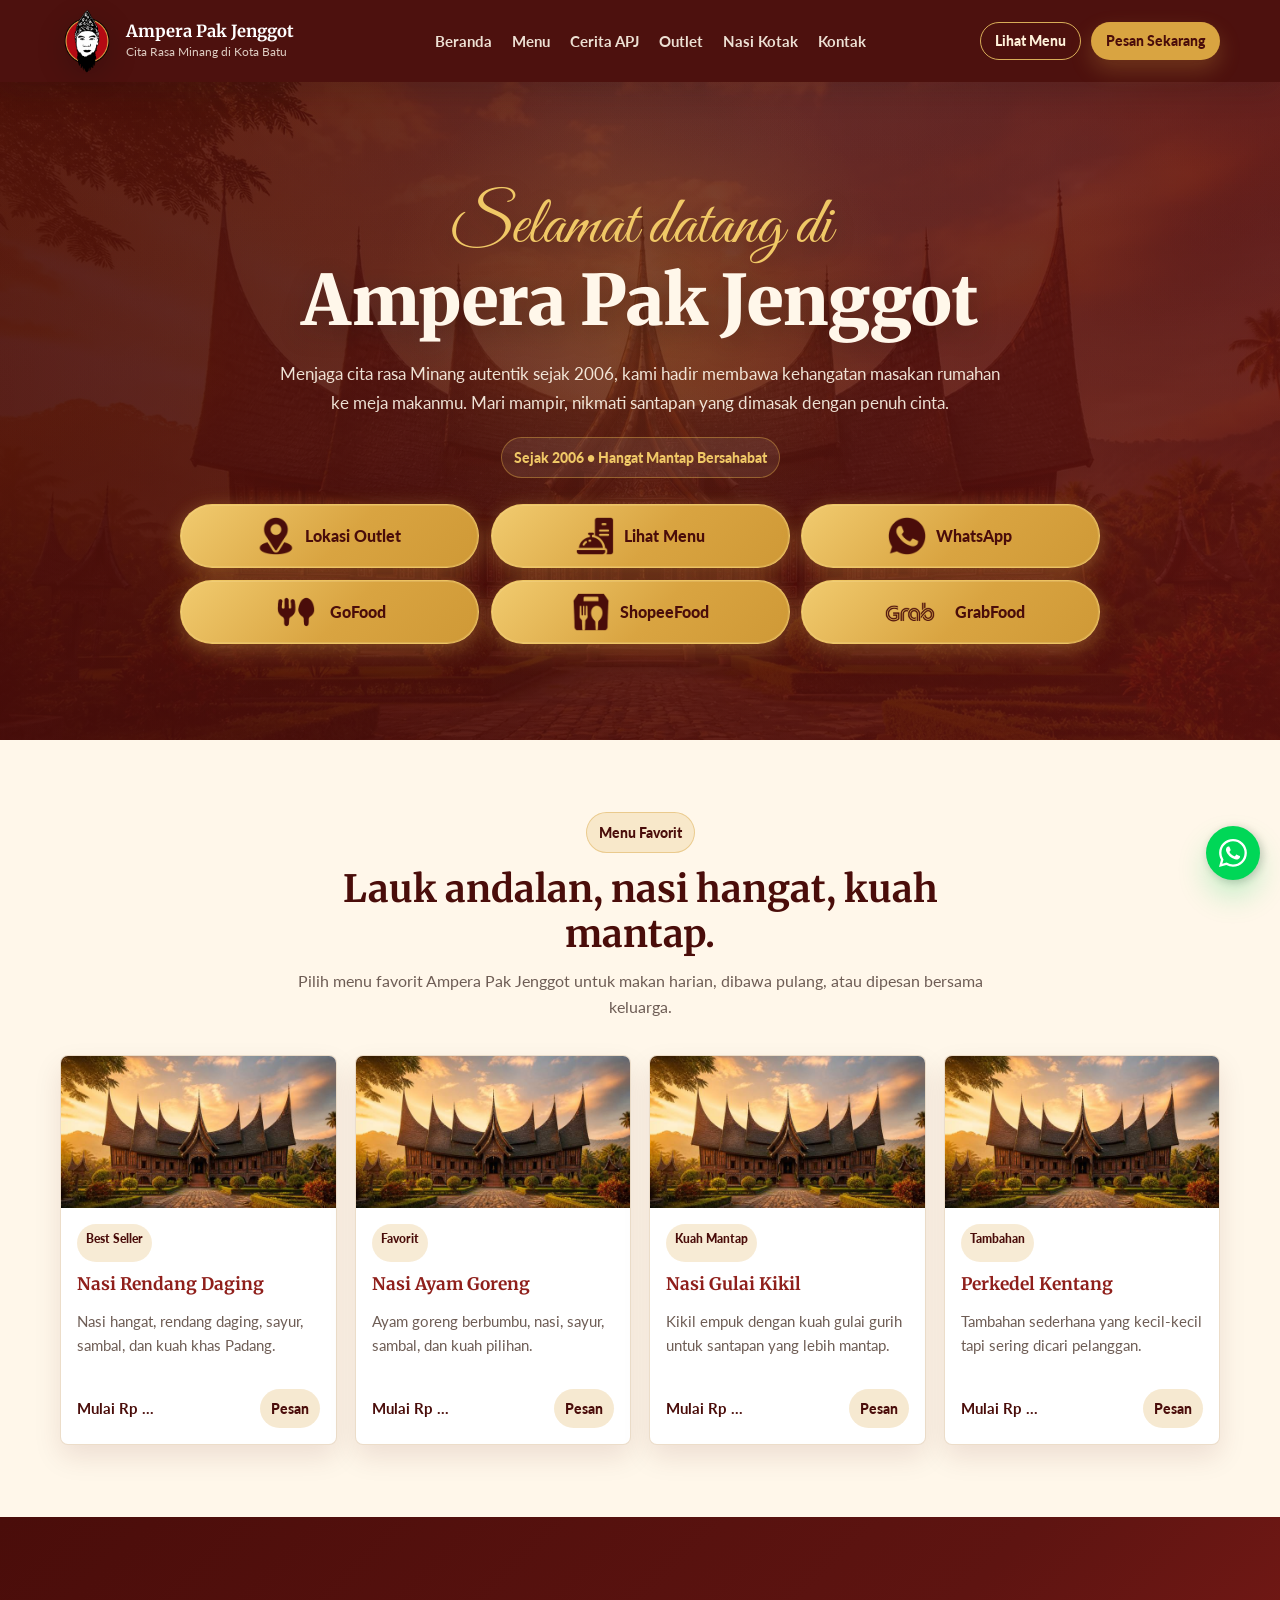
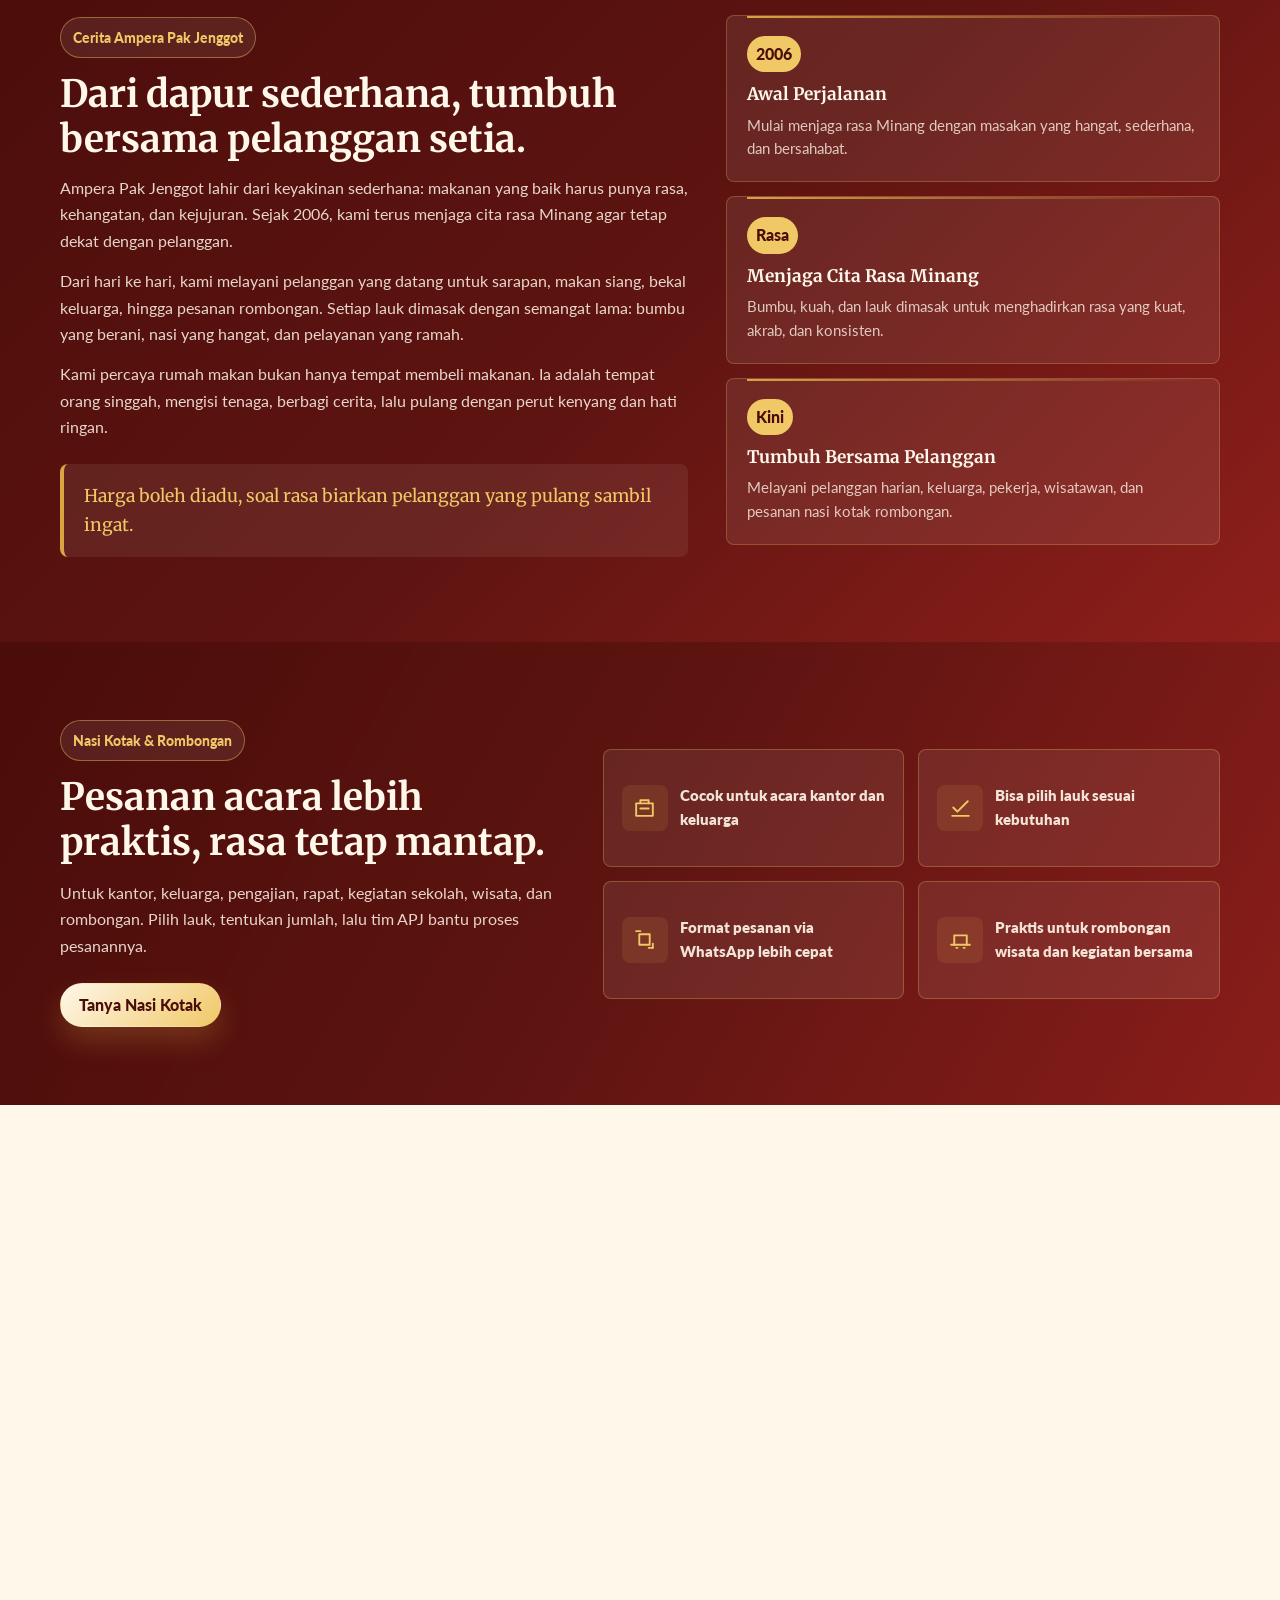
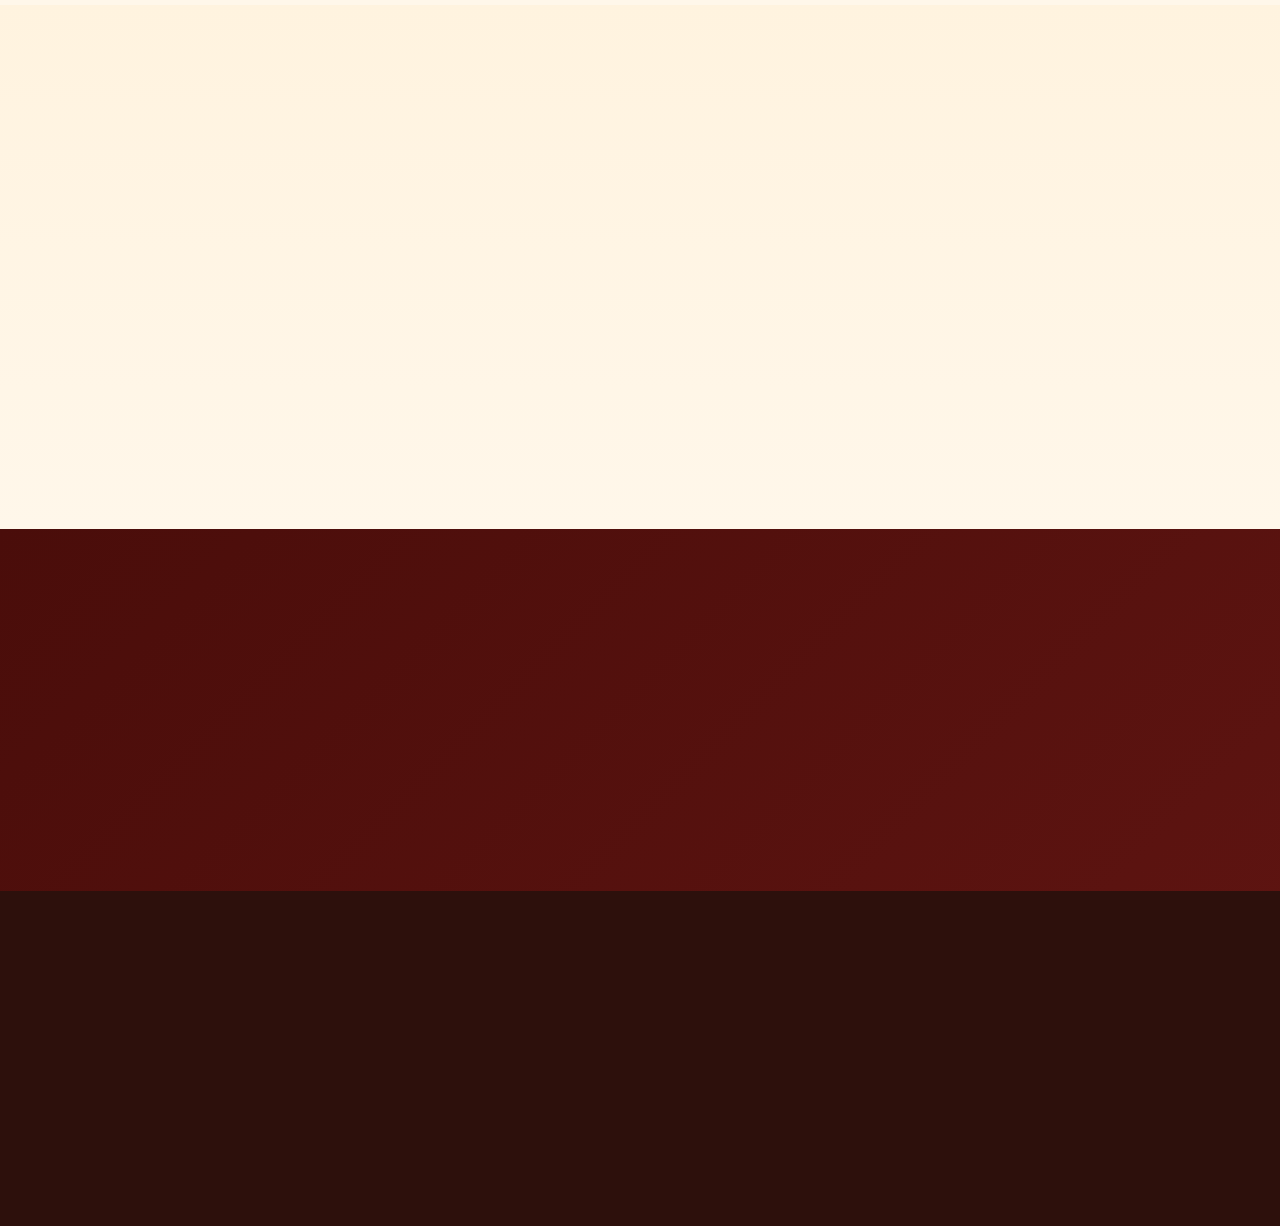
==== commit 561aa18d: "Add files via upload" ====
--- a/index.html
+++ b/index.html
@@ -14,9 +14,12 @@
       href="https://fonts.googleapis.com/css2?family=Great+Vibes&family=Lato:wght@400;700;900&family=Merriweather:wght@700;900&display=swap"
       rel="stylesheet"
     />
-    <link rel="icon" href="assets/img/logo-apj.png" />
-    <link rel="stylesheet" href="assets/css/style.css" />
-    <script src="assets/js/main.js" defer></script>
+    <link rel="preconnect" href="https://script.google.com" />
+    <link rel="preconnect" href="https://script.googleusercontent.com" crossorigin />
+    <link rel="preload" as="image" href="assets/img/rumah-gadang-hero.webp" type="image/webp" fetchpriority="high" />
+    <link rel="icon" href="assets/img/favicon.png" />
+    <link rel="stylesheet" href="assets/css/style.css?v=20260707-opt1" />
+    <script src="assets/js/main.js?v=20260707-cache2" defer></script>
   </head>
   <body>
     <a class="skip-link" href="#main">Lewati ke konten</a>
@@ -24,7 +27,7 @@
     <header class="site-header" id="top">
       <div class="nav-shell">
         <a class="brand" href="#beranda" aria-label="Ampera Pak Jenggot, kembali ke beranda">
-          <img src="assets/img/logo-apj.png" alt="Logo APJ" class="brand-logo" />
+          <img src="assets/img/logo-apj.png" alt="Logo APJ" class="brand-logo" width="54" height="64" decoding="async" fetchpriority="high" />
           <span class="brand-copy">
             <strong>Ampera Pak Jenggot</strong>
             <small>Cita Rasa Minang di Kota Batu</small>
@@ -42,7 +45,7 @@
 
         <div class="header-actions">
           <a class="btn btn-outline btn-small" href="#menu">Lihat Menu</a>
-          <a class="btn btn-gold btn-small" href="https://wa.me/6280000000000?text=Halo%20APJ%2C%20saya%20mau%20pesan.">Pesan Sekarang</a>
+          <a class="btn btn-gold btn-small" href="https://wa.me/6280000000000?text=Halo%20APJ%2C%20saya%20mau%20pesan." data-link-key="whatsapp">Pesan Sekarang</a>
         </div>
 
         <button class="mobile-toggle" type="button" aria-expanded="false" aria-controls="mobile-menu" aria-label="Buka menu">
@@ -83,39 +86,39 @@
           </p>
           <p class="hero-badge">Sejak 2006 &bull; Hangat Mantap Bersahabat</p>
           <div class="quick-actions" aria-label="Aksi pesanan dan outlet">
-            <a class="animate__animated animate__pulse pulse-once qa-outlet" href="#outlet" aria-label="Lokasi Outlet" title="Lokasi Outlet">
-              <span class="qa-icon" aria-hidden="true">
-                <img class="qa-icon-img" src="assets/img/icons/icon-lokasi.png" alt="" loading="eager" decoding="async" />
+            <a class="animate__animated animate__pulse pulse-once qa-outlet" href="#outlet" data-link-key="outlet" aria-label="Lokasi Outlet" title="Lokasi Outlet">
+              <span class="qa-icon" aria-hidden="true">
+                <img class="qa-icon-img" src="assets/img/icons/icon-lokasi.png" alt="" width="64" height="64" loading="eager" decoding="async" />
               </span>
               <span class="qa-text">Lokasi Outlet</span>
             </a>
-            <a class="animate__animated animate__pulse pulse-once qa-menu" href="#menu" aria-label="Lihat Menu" title="Lihat Menu">
-              <span class="qa-icon" aria-hidden="true">
-                <img class="qa-icon-img" src="assets/img/icons/icon-menu.png" alt="" loading="eager" decoding="async" />
+            <a class="animate__animated animate__pulse pulse-once qa-menu" href="#menu" data-link-key="menu" aria-label="Lihat Menu" title="Lihat Menu">
+              <span class="qa-icon" aria-hidden="true">
+                <img class="qa-icon-img" src="assets/img/icons/icon-menu.png" alt="" width="64" height="64" loading="eager" decoding="async" />
               </span>
               <span class="qa-text">Lihat Menu</span>
             </a>
-            <a class="animate__animated animate__pulse pulse-once qa-whatsapp" href="https://wa.me/6280000000000?text=Halo%20APJ%2C%20saya%20mau%20pesan." aria-label="Pesan via WhatsApp" title="Pesan via WhatsApp">
-              <span class="qa-icon" aria-hidden="true">
-                <img class="qa-icon-img" src="assets/img/icons/icon-whatsapp.png" alt="" loading="eager" decoding="async" />
+            <a class="animate__animated animate__pulse pulse-once qa-whatsapp" href="https://wa.me/6280000000000?text=Halo%20APJ%2C%20saya%20mau%20pesan." data-link-key="whatsapp" aria-label="Pesan via WhatsApp" title="Pesan via WhatsApp">
+              <span class="qa-icon" aria-hidden="true">
+                <img class="qa-icon-img" src="assets/img/icons/icon-whatsapp.png" alt="" width="64" height="64" loading="eager" decoding="async" />
               </span>
               <span class="qa-text">WhatsApp</span>
             </a>
-            <a class="animate__animated animate__pulse pulse-once qa-gofood" href="https://wa.me/6280000000000?text=Halo%20APJ%2C%20saya%20mau%20tanya%20pesanan%20GoFood." aria-label="GoFood" title="GoFood">
-              <span class="qa-icon" aria-hidden="true">
-                <img class="qa-icon-img" src="assets/img/icons/icon-gofood.png" alt="" loading="eager" decoding="async" />
+            <a class="animate__animated animate__pulse pulse-once qa-gofood" href="https://wa.me/6280000000000?text=Halo%20APJ%2C%20saya%20mau%20tanya%20pesanan%20GoFood." data-link-key="gofood" aria-label="GoFood" title="GoFood">
+              <span class="qa-icon" aria-hidden="true">
+                <img class="qa-icon-img" src="assets/img/icons/icon-gofood.png" alt="" width="64" height="64" loading="eager" decoding="async" />
               </span>
               <span class="qa-text">GoFood</span>
             </a>
-            <a class="animate__animated animate__pulse pulse-once qa-shopee" href="https://wa.me/6280000000000?text=Halo%20APJ%2C%20saya%20mau%20tanya%20pesanan%20ShopeeFood." aria-label="ShopeeFood" title="ShopeeFood">
-              <span class="qa-icon" aria-hidden="true">
-                <img class="qa-icon-img" src="assets/img/icons/icon-shopeefood.png" alt="" loading="eager" decoding="async" />
+            <a class="animate__animated animate__pulse pulse-once qa-shopee" href="https://wa.me/6280000000000?text=Halo%20APJ%2C%20saya%20mau%20tanya%20pesanan%20ShopeeFood." data-link-key="shopeefood" aria-label="ShopeeFood" title="ShopeeFood">
+              <span class="qa-icon" aria-hidden="true">
+                <img class="qa-icon-img" src="assets/img/icons/icon-shopeefood.png" alt="" width="64" height="64" loading="eager" decoding="async" />
               </span>
               <span class="qa-text">ShopeeFood</span>
             </a>
-            <a class="animate__animated animate__pulse pulse-once qa-grabfood" href="https://wa.me/6280000000000?text=Halo%20APJ%2C%20saya%20mau%20tanya%20pesanan%20GrabFood." aria-label="GrabFood" title="GrabFood">
-              <span class="qa-icon" aria-hidden="true">
-                <img class="qa-icon-img" src="assets/img/icons/icon-grabfood.png" alt="" loading="eager" decoding="async" />
+            <a class="animate__animated animate__pulse pulse-once qa-grabfood" href="https://wa.me/6280000000000?text=Halo%20APJ%2C%20saya%20mau%20tanya%20pesanan%20GrabFood." data-link-key="grabfood" aria-label="GrabFood" title="GrabFood">
+              <span class="qa-icon" aria-hidden="true">
+                <img class="qa-icon-img" src="assets/img/icons/icon-grabfood.png" alt="" width="64" height="64" loading="eager" decoding="async" />
               </span>
               <span class="qa-text">GrabFood</span>
             </a>
@@ -134,7 +137,7 @@
           <div class="menu-grid">
             <article class="menu-card">
               <figure class="menu-photo">
-                <img src="assets/img/signature-dish.png" alt="Nasi rendang daging khas Padang." />
+                <img src="assets/img/signature-dish.jpg" alt="Nasi rendang daging khas Padang." width="640" height="360" loading="lazy" decoding="async" />
               </figure>
               <div class="menu-card-body">
                 <span class="badge">Best Seller</span>
@@ -149,7 +152,7 @@
 
             <article class="menu-card">
               <figure class="menu-photo">
-                <img src="assets/img/signature-dish.png" alt="Nasi ayam goreng berbumbu dengan sambal." />
+                <img src="assets/img/signature-dish.jpg" alt="Nasi ayam goreng berbumbu dengan sambal." width="640" height="360" loading="lazy" decoding="async" />
               </figure>
               <div class="menu-card-body">
                 <span class="badge">Favorit</span>
@@ -164,7 +167,7 @@
 
             <article class="menu-card">
               <figure class="menu-photo">
-                <img src="assets/img/signature-dish.png" alt="Nasi gulai kikil dengan kuah gurih." />
+                <img src="assets/img/signature-dish.jpg" alt="Nasi gulai kikil dengan kuah gurih." width="640" height="360" loading="lazy" decoding="async" />
               </figure>
               <div class="menu-card-body">
                 <span class="badge">Kuah Mantap</span>
@@ -179,7 +182,7 @@
 
             <article class="menu-card">
               <figure class="menu-photo">
-                <img src="assets/img/signature-dish.png" alt="Perkedel kentang sebagai tambahan lauk." />
+                <img src="assets/img/signature-dish.jpg" alt="Perkedel kentang sebagai tambahan lauk." width="640" height="360" loading="lazy" decoding="async" />
               </figure>
               <div class="menu-card-body">
                 <span class="badge">Tambahan</span>
@@ -350,7 +353,7 @@
           <h2 id="final-title">Sudah kebayang lauknya?</h2>
           <p>Langsung pesan, biar nasi masih hangat dan kuah masih wangi.</p>
           <div class="final-actions">
-            <a class="btn btn-cream" href="https://wa.me/6280000000000?text=Halo%20APJ%2C%20saya%20mau%20pesan.">Pesan via WhatsApp</a>
+            <a class="btn btn-cream" href="https://wa.me/6280000000000?text=Halo%20APJ%2C%20saya%20mau%20pesan." data-link-key="whatsapp">Pesan via WhatsApp</a>
             <a class="btn btn-ghost" href="#outlet">Lihat Outlet</a>
           </div>
         </div>
@@ -388,7 +391,7 @@
       </div>
     </footer>
 
-    <a class="floating-wa" href="https://wa.me/6280000000000?text=Halo%20APJ%2C%20saya%20mau%20pesan." aria-label="Pesan Ampera Pak Jenggot via WhatsApp">
+    <a class="floating-wa" href="https://wa.me/6280000000000?text=Halo%20APJ%2C%20saya%20mau%20pesan." data-link-key="floating_whatsapp" aria-label="Pesan Ampera Pak Jenggot via WhatsApp">
       <span class="wa-sign" aria-hidden="true">
         <svg class="wa-svg" viewBox="0 0 16 16">
           <path d="M13.601 2.326A7.854 7.854 0 0 0 7.994 0C3.627 0 .068 3.558.064 7.926c0 1.399.366 2.76 1.057 3.965L0 16l4.204-1.102a7.933 7.933 0 0 0 3.79.965h.004c4.368 0 7.926-3.558 7.93-7.93A7.898 7.898 0 0 0 13.6 2.326zM7.994 14.521a6.573 6.573 0 0 1-3.356-.92l-.24-.144-2.494.654.666-2.433-.156-.251a6.56 6.56 0 0 1-1.007-3.505c0-3.626 2.957-6.584 6.591-6.584a6.56 6.56 0 0 1 4.66 1.931 6.557 6.557 0 0 1 1.928 4.66c-.004 3.639-2.961 6.592-6.592 6.592zm3.615-4.934c-.197-.099-1.17-.578-1.353-.646-.182-.065-.315-.099-.445.099-.133.197-.513.646-.627.775-.114.133-.232.148-.43.05-.197-.1-.836-.308-1.592-.985-.59-.525-.985-1.175-1.103-1.372-.114-.198-.011-.304.088-.403.087-.088.197-.232.296-.346.1-.114.133-.198.198-.33.065-.134.034-.248-.015-.347-.05-.099-.445-1.076-.612-1.47-.16-.389-.323-.335-.445-.34-.114-.007-.247-.007-.38-.007a.729.729 0 0 0-.529.247c-.182.198-.691.677-.691 1.654 0 .977.71 1.916.81 2.049.098.133 1.394 2.132 3.383 2.992.47.205.84.326 1.129.418.475.152.904.129 1.246.08.38-.058 1.171-.48 1.338-.943.164-.464.164-.86.114-.943-.049-.084-.182-.133-.38-.232z"></path>
--- a/assets/css/style.css
+++ b/assets/css/style.css
@@ -404,7 +404,10 @@
   background:
     linear-gradient(180deg, rgba(74, 13, 10, 0.52), rgba(74, 13, 10, 0.60)),
     linear-gradient(90deg, rgba(74, 13, 10, 0.78), rgba(94, 20, 17, 0.58) 48%, rgba(143, 31, 27, 0.68)),
-    url("../img/rumah-gadang-hero.png") center 58% / cover no-repeat,
+    image-set(
+      url("../img/rumah-gadang-hero.webp") type("image/webp"),
+      url("../img/rumah-gadang-hero.jpg") type("image/jpeg")
+    ) center 58% / cover no-repeat,
     var(--deep-maroon);
 }
 
@@ -1795,6 +1798,35 @@
   }
 }
 
+
+
+/* Performance polish: load smaller hero image on narrow screens and defer below-the-fold rendering */
+@media (max-width: 700px) {
+  .hero {
+    background:
+      linear-gradient(180deg, rgba(74, 13, 10, 0.52), rgba(74, 13, 10, 0.60)),
+      linear-gradient(90deg, rgba(74, 13, 10, 0.78), rgba(94, 20, 17, 0.58) 48%, rgba(143, 31, 27, 0.68)),
+      image-set(
+        url("../img/rumah-gadang-hero-mobile.webp") type("image/webp"),
+        url("../img/rumah-gadang-hero-mobile.jpg") type("image/jpeg")
+      ) center 56% / cover no-repeat,
+      var(--deep-maroon);
+  }
+}
+
+@supports (content-visibility: auto) {
+  .menu-section,
+  .story-section,
+  .group-section,
+  .outlet-section,
+  .testimonials,
+  .final-cta,
+  .site-footer {
+    content-visibility: auto;
+    contain-intrinsic-size: 1px 720px;
+  }
+}
+
 @media (prefers-reduced-motion: reduce) {
   *,
   *::before,
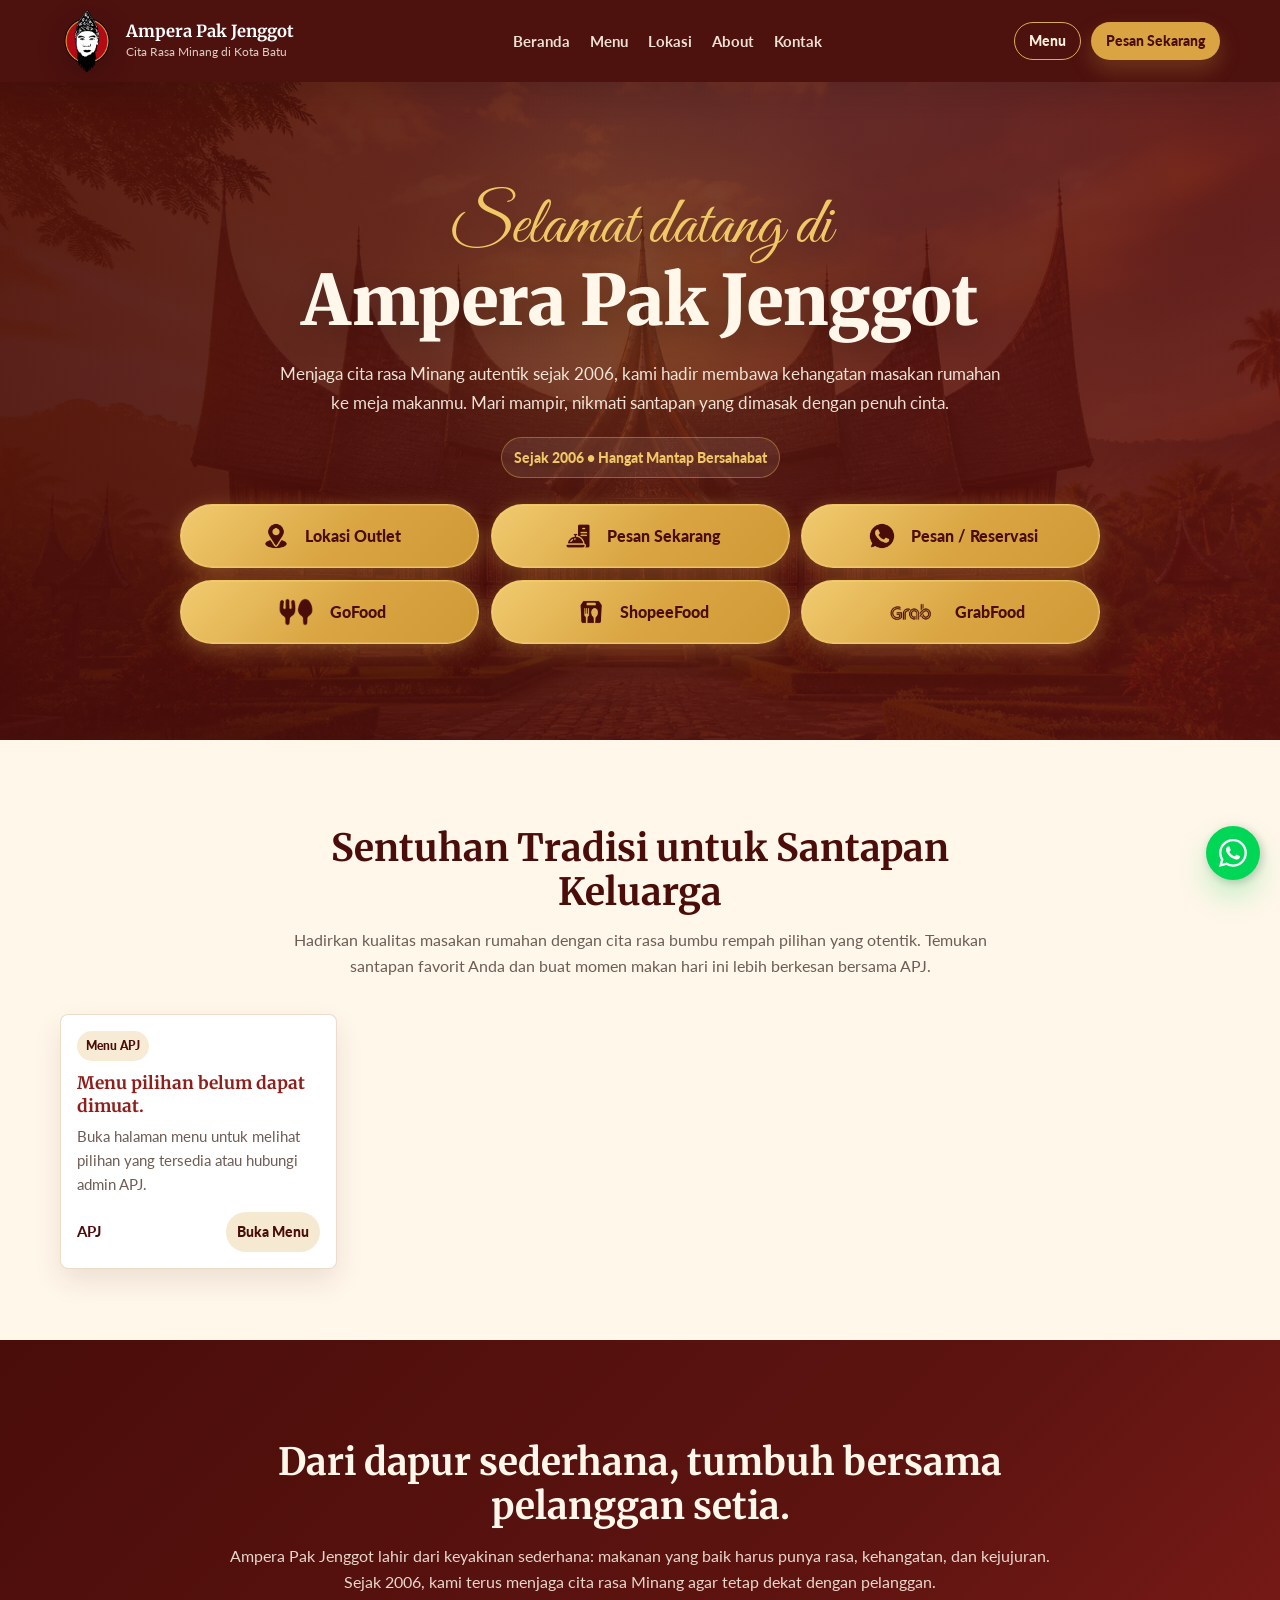
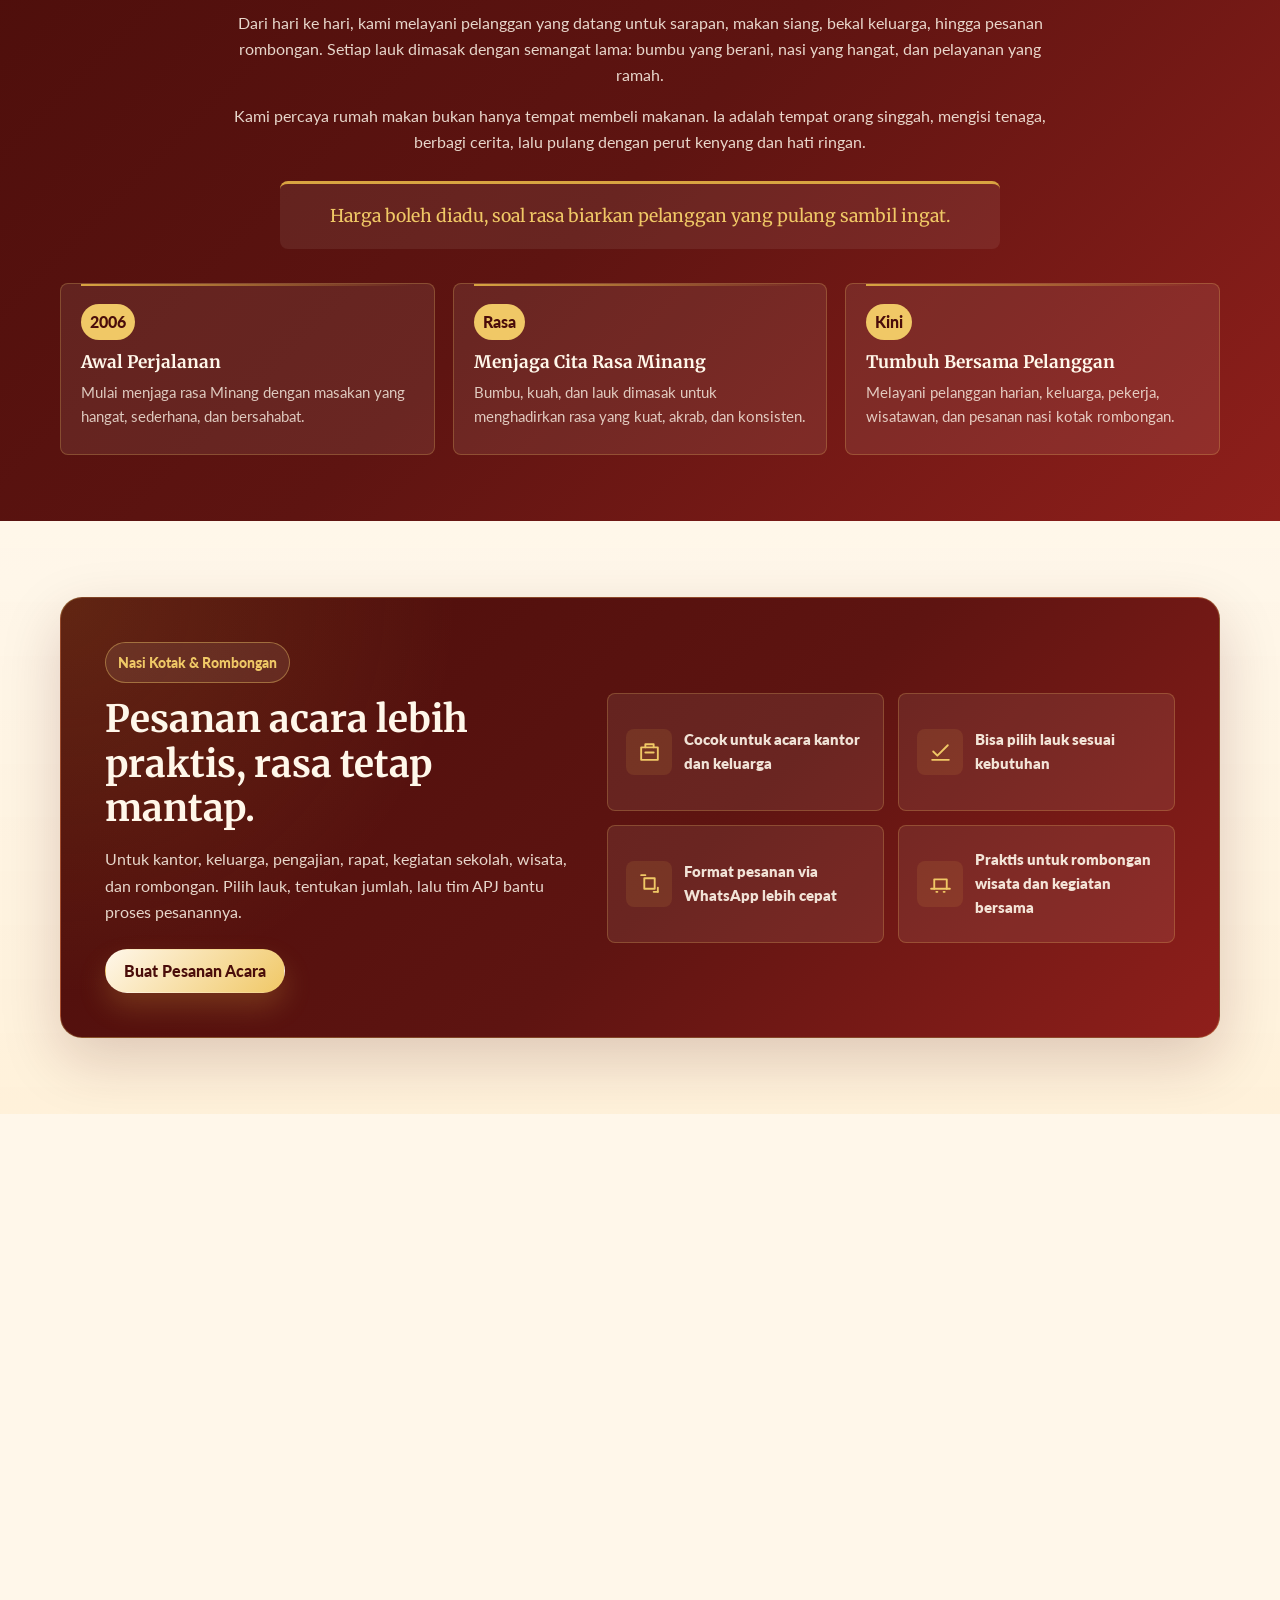
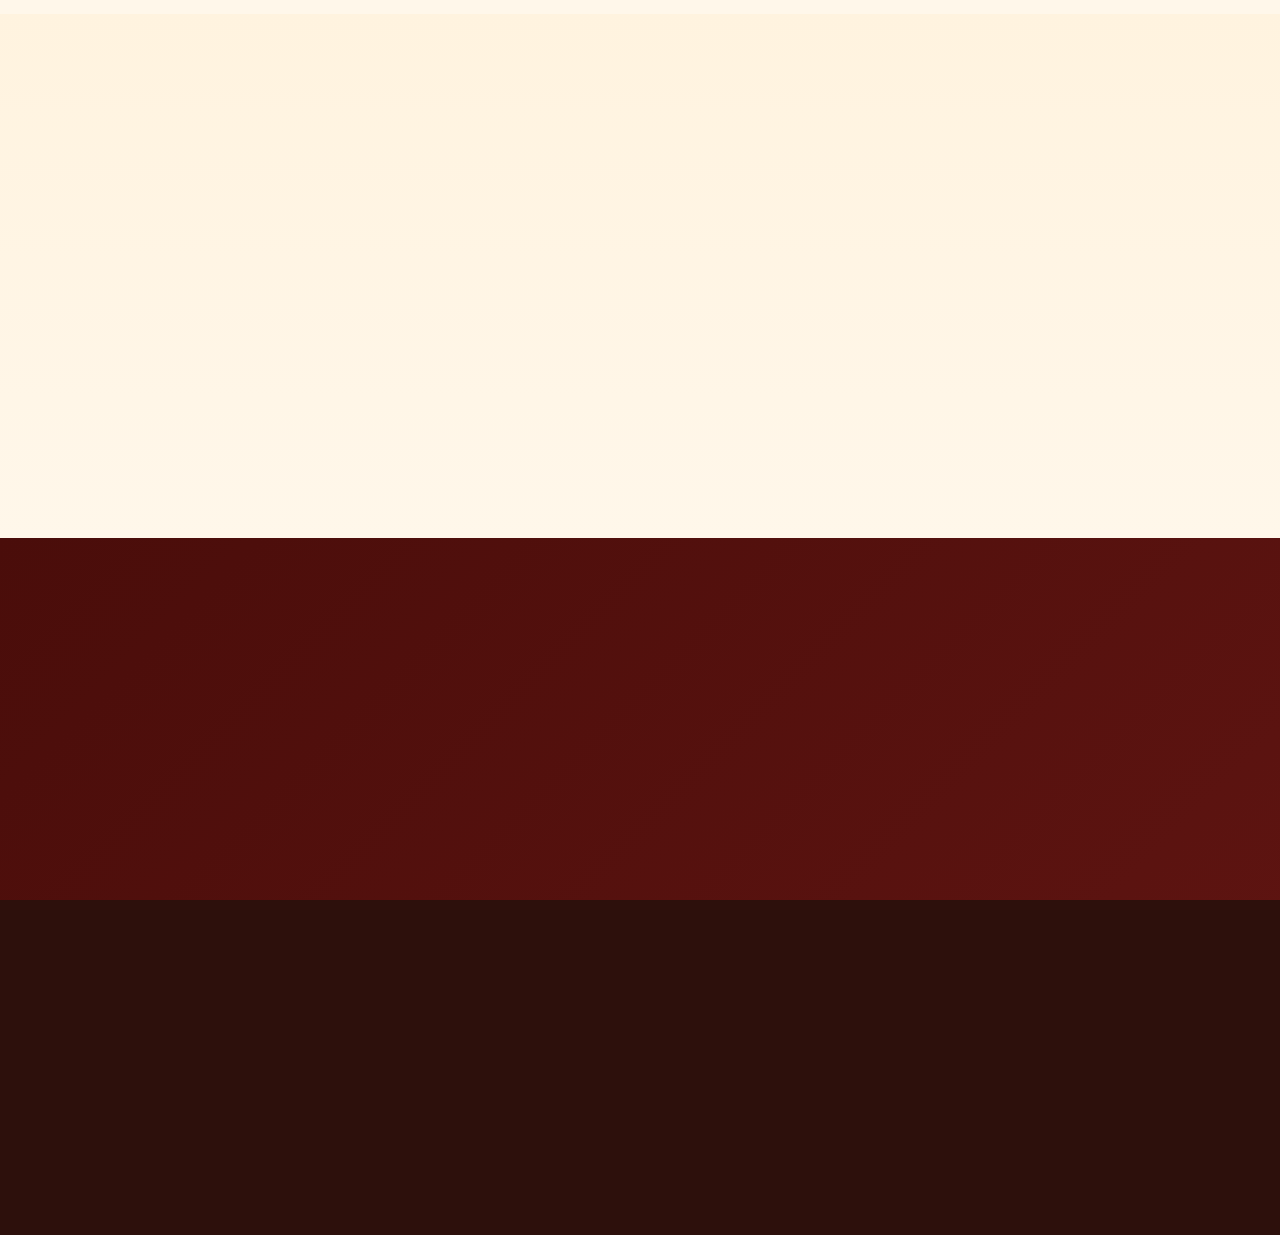
==== commit 51fa3652: "Add files via upload" ====
--- a/index.html
+++ b/index.html
@@ -18,15 +18,15 @@
     <link rel="preconnect" href="https://script.googleusercontent.com" crossorigin />
     <link rel="preload" as="image" href="assets/img/rumah-gadang-hero.webp" type="image/webp" fetchpriority="high" />
     <link rel="icon" href="assets/img/favicon.png" />
-    <link rel="stylesheet" href="assets/css/style.css?v=20260707-opt1" />
-    <script src="assets/js/main.js?v=20260707-cache2" defer></script>
+    <link rel="stylesheet" href="assets/css/style.css?v=20260707-story-group1" />
+    <script src="assets/js/main.js?v=20260707-story-group1" defer></script>
   </head>
   <body>
     <a class="skip-link" href="#main">Lewati ke konten</a>
 
     <header class="site-header" id="top">
       <div class="nav-shell">
-        <a class="brand" href="#beranda" aria-label="Ampera Pak Jenggot, kembali ke beranda">
+        <a class="brand" href="index.html#beranda" aria-label="Ampera Pak Jenggot, kembali ke beranda">
           <img src="assets/img/logo-apj.png" alt="Logo APJ" class="brand-logo" width="54" height="64" decoding="async" fetchpriority="high" />
           <span class="brand-copy">
             <strong>Ampera Pak Jenggot</strong>
@@ -35,17 +35,16 @@
         </a>
 
         <nav class="desktop-nav" aria-label="Navigasi utama">
-          <a href="#beranda">Beranda</a>
-          <a href="#menu">Menu</a>
-          <a href="#cerita">Cerita APJ</a>
-          <a href="#outlet">Outlet</a>
-          <a href="#nasi-kotak">Nasi Kotak</a>
-          <a href="#kontak">Kontak</a>
+          <a href="index.html#beranda">Beranda</a>
+          <a href="menu.html">Menu</a>
+          <a href="index.html#outlet">Lokasi</a>
+          <a href="index.html#cerita">About</a>
+          <a href="index.html#kontak">Kontak</a>
         </nav>
 
         <div class="header-actions">
-          <a class="btn btn-outline btn-small" href="#menu">Lihat Menu</a>
-          <a class="btn btn-gold btn-small" href="https://wa.me/6280000000000?text=Halo%20APJ%2C%20saya%20mau%20pesan." data-link-key="whatsapp">Pesan Sekarang</a>
+          <a class="btn btn-outline btn-small" href="menu.html" data-link-key="menu">Menu</a>
+          <a class="btn btn-gold btn-small" href="menu.html" data-link-key="menu">Pesan Sekarang</a>
         </div>
 
         <button class="mobile-toggle" type="button" aria-expanded="false" aria-controls="mobile-menu" aria-label="Buka menu">
@@ -57,12 +56,11 @@
 
       <div class="mobile-menu" id="mobile-menu" aria-hidden="true">
         <nav aria-label="Navigasi mobile">
-          <a href="#beranda">Beranda</a>
-          <a href="#menu">Menu</a>
-          <a href="#cerita">Cerita APJ</a>
-          <a href="#outlet">Outlet</a>
-          <a href="#nasi-kotak">Nasi Kotak</a>
-          <a href="#kontak">Kontak</a>
+          <a href="index.html#beranda">Beranda</a>
+          <a href="menu.html">Menu</a>
+          <a href="index.html#outlet">Lokasi</a>
+          <a href="index.html#cerita">About</a>
+          <a href="index.html#kontak">Kontak</a>
         </nav>
       </div>
     </header>
@@ -92,17 +90,17 @@
               </span>
               <span class="qa-text">Lokasi Outlet</span>
             </a>
-            <a class="animate__animated animate__pulse pulse-once qa-menu" href="#menu" data-link-key="menu" aria-label="Lihat Menu" title="Lihat Menu">
+            <a class="animate__animated animate__pulse pulse-once qa-menu" href="menu.html" data-link-key="menu" data-fixed-label="true" aria-label="Pesan Sekarang" title="Pesan Sekarang">
               <span class="qa-icon" aria-hidden="true">
                 <img class="qa-icon-img" src="assets/img/icons/icon-menu.png" alt="" width="64" height="64" loading="eager" decoding="async" />
               </span>
-              <span class="qa-text">Lihat Menu</span>
-            </a>
-            <a class="animate__animated animate__pulse pulse-once qa-whatsapp" href="https://wa.me/6280000000000?text=Halo%20APJ%2C%20saya%20mau%20pesan." data-link-key="whatsapp" aria-label="Pesan via WhatsApp" title="Pesan via WhatsApp">
+              <span class="qa-text">Pesan Sekarang</span>
+            </a>
+            <a class="animate__animated animate__pulse pulse-once qa-whatsapp" href="pesanan-acara.html" data-link-key="reservation" data-fixed-label="true" aria-label="Pesan / Reservasi" title="Pesan / Reservasi">
               <span class="qa-icon" aria-hidden="true">
                 <img class="qa-icon-img" src="assets/img/icons/icon-whatsapp.png" alt="" width="64" height="64" loading="eager" decoding="async" />
               </span>
-              <span class="qa-text">WhatsApp</span>
+              <span class="qa-text">Pesan / Reservasi</span>
             </a>
             <a class="animate__animated animate__pulse pulse-once qa-gofood" href="https://wa.me/6280000000000?text=Halo%20APJ%2C%20saya%20mau%20tanya%20pesanan%20GoFood." data-link-key="gofood" aria-label="GoFood" title="GoFood">
               <span class="qa-icon" aria-hidden="true">
@@ -129,71 +127,15 @@
       <section class="section menu-section" id="menu" aria-labelledby="menu-title">
         <div class="container">
           <div class="section-heading">
-            <p class="section-kicker">Menu Favorit</p>
-            <h2 id="menu-title">Lauk andalan, nasi hangat, kuah mantap.</h2>
-            <p>Pilih menu favorit Ampera Pak Jenggot untuk makan harian, dibawa pulang, atau dipesan bersama keluarga.</p>
-          </div>
-
-          <div class="menu-grid">
-            <article class="menu-card">
-              <figure class="menu-photo">
-                <img src="assets/img/signature-dish.jpg" alt="Nasi rendang daging khas Padang." width="640" height="360" loading="lazy" decoding="async" />
-              </figure>
-              <div class="menu-card-body">
-                <span class="badge">Best Seller</span>
-                <h3>Nasi Rendang Daging</h3>
-                <p>Nasi hangat, rendang daging, sayur, sambal, dan kuah khas Padang.</p>
-                <div class="card-footer">
-                  <strong>Mulai Rp ...</strong>
-                  <a href="https://wa.me/6280000000000?text=Halo%20APJ%2C%20saya%20mau%20pesan%20Nasi%20Rendang%20Daging.">Pesan</a>
-                </div>
-              </div>
-            </article>
-
-            <article class="menu-card">
-              <figure class="menu-photo">
-                <img src="assets/img/signature-dish.jpg" alt="Nasi ayam goreng berbumbu dengan sambal." width="640" height="360" loading="lazy" decoding="async" />
-              </figure>
-              <div class="menu-card-body">
-                <span class="badge">Favorit</span>
-                <h3>Nasi Ayam Goreng</h3>
-                <p>Ayam goreng berbumbu, nasi, sayur, sambal, dan kuah pilihan.</p>
-                <div class="card-footer">
-                  <strong>Mulai Rp ...</strong>
-                  <a href="https://wa.me/6280000000000?text=Halo%20APJ%2C%20saya%20mau%20pesan%20Nasi%20Ayam%20Goreng.">Pesan</a>
-                </div>
-              </div>
-            </article>
-
-            <article class="menu-card">
-              <figure class="menu-photo">
-                <img src="assets/img/signature-dish.jpg" alt="Nasi gulai kikil dengan kuah gurih." width="640" height="360" loading="lazy" decoding="async" />
-              </figure>
-              <div class="menu-card-body">
-                <span class="badge">Kuah Mantap</span>
-                <h3>Nasi Gulai Kikil</h3>
-                <p>Kikil empuk dengan kuah gulai gurih untuk santapan yang lebih mantap.</p>
-                <div class="card-footer">
-                  <strong>Mulai Rp ...</strong>
-                  <a href="https://wa.me/6280000000000?text=Halo%20APJ%2C%20saya%20mau%20pesan%20Nasi%20Gulai%20Kikil.">Pesan</a>
-                </div>
-              </div>
-            </article>
-
-            <article class="menu-card">
-              <figure class="menu-photo">
-                <img src="assets/img/signature-dish.jpg" alt="Perkedel kentang sebagai tambahan lauk." width="640" height="360" loading="lazy" decoding="async" />
-              </figure>
-              <div class="menu-card-body">
-                <span class="badge">Tambahan</span>
-                <h3>Perkedel Kentang</h3>
-                <p>Tambahan sederhana yang kecil-kecil tapi sering dicari pelanggan.</p>
-                <div class="card-footer">
-                  <strong>Mulai Rp ...</strong>
-                  <a href="https://wa.me/6280000000000?text=Halo%20APJ%2C%20saya%20mau%20pesan%20Perkedel%20Kentang.">Pesan</a>
-                </div>
-              </div>
-            </article>
+            <h2 id="menu-title">Sentuhan Tradisi untuk Santapan Keluarga</h2>
+            <p>Hadirkan kualitas masakan rumahan dengan cita rasa bumbu rempah pilihan yang otentik. Temukan santapan favorit Anda dan buat momen makan hari ini lebih berkesan bersama APJ.</p>
+          </div>
+
+          <div class="menu-grid" id="home-menu-grid" aria-live="polite">
+            <div class="home-menu-loader" role="status" aria-label="Memuat pilihan menu">
+              <div class="loader">Memuat</div>
+              <p>Menyiapkan pilihan menu...</p>
+            </div>
           </div>
         </div>
       </section>
@@ -202,7 +144,6 @@
         <div class="story-pattern" aria-hidden="true"></div>
         <div class="container story-inner">
           <div class="story-copy">
-            <p class="section-kicker light">Cerita Ampera Pak Jenggot</p>
             <h2 id="story-title">Dari dapur sederhana, tumbuh bersama pelanggan setia.</h2>
             <p>
               Ampera Pak Jenggot lahir dari keyakinan sederhana: makanan yang baik harus punya rasa, kehangatan, dan
@@ -241,7 +182,8 @@
       </section>
 
       <section class="group-section" id="nasi-kotak" aria-labelledby="group-title">
-        <div class="container group-inner">
+        <div class="container">
+          <div class="group-inner group-card-panel">
           <div class="group-copy">
             <p class="section-kicker light">Nasi Kotak &amp; Rombongan</p>
             <h2 id="group-title">Pesanan acara lebih praktis, rasa tetap mantap.</h2>
@@ -249,7 +191,7 @@
               Untuk kantor, keluarga, pengajian, rapat, kegiatan sekolah, wisata, dan rombongan. Pilih lauk, tentukan
               jumlah, lalu tim APJ bantu proses pesanannya.
             </p>
-            <a class="btn btn-cream" href="https://wa.me/6280000000000?text=Halo%20APJ%2C%20saya%20mau%20tanya%20Nasi%20Kotak.">Tanya Nasi Kotak</a>
+            <a class="btn btn-cream" href="pesanan-acara.html">Buat Pesanan Acara</a>
           </div>
 
           <div class="feature-grid">
@@ -278,6 +220,7 @@
               <p>Praktis untuk rombongan wisata dan kegiatan bersama</p>
             </article>
           </div>
+        </div>
         </div>
       </section>
 
@@ -353,7 +296,7 @@
           <h2 id="final-title">Sudah kebayang lauknya?</h2>
           <p>Langsung pesan, biar nasi masih hangat dan kuah masih wangi.</p>
           <div class="final-actions">
-            <a class="btn btn-cream" href="https://wa.me/6280000000000?text=Halo%20APJ%2C%20saya%20mau%20pesan." data-link-key="whatsapp">Pesan via WhatsApp</a>
+            <a class="btn btn-cream" href="menu.html" data-link-key="menu">Pesan Sekarang</a>
             <a class="btn btn-ghost" href="#outlet">Lihat Outlet</a>
           </div>
         </div>
@@ -368,8 +311,8 @@
         </div>
         <div>
           <h3>Menu</h3>
-          <a href="#menu">Menu Favorit</a>
-          <a href="#nasi-kotak">Nasi Kotak</a>
+          <a href="menu.html">Menu Online</a>
+          <a href="pesanan-acara.html">Nasi Kotak</a>
           <a href="#outlet">Outlet</a>
         </div>
         <div>
--- a/assets/css/style.css
+++ b/assets/css/style.css
@@ -717,6 +717,107 @@
   gap: 18px;
 }
 
+/* Home menu loading spinner */
+.home-menu-loader {
+  grid-column: 1 / -1;
+  justify-self: center;
+  width: min(100%, 360px);
+  min-height: 260px;
+  display: grid;
+  place-items: center;
+  align-content: center;
+  gap: 14px;
+  text-align: center;
+}
+
+.home-menu-loader p {
+  margin: 0;
+  color: var(--deep-maroon);
+  font-family: var(--font-heading);
+  font-size: 1.08rem;
+  font-weight: 900;
+}
+
+.loader,
+.loader:before,
+.loader:after {
+  border-radius: 50%;
+}
+
+.loader {
+  color: var(--primary-maroon);
+  font-size: 5px;
+  text-indent: -99999em;
+  margin: 0 auto;
+  position: relative;
+  width: 10em;
+  height: 10em;
+  box-shadow: inset 0 0 0 1em;
+  transform: translateZ(0);
+}
+
+.loader:before,
+.loader:after {
+  position: absolute;
+  content: "";
+}
+
+.loader:before {
+  width: 5.2em;
+  height: 10.2em;
+  background: var(--cream);
+  border-radius: 10.2em 0 0 10.2em;
+  top: -0.1em;
+  left: -0.1em;
+  transform-origin: 5.1em 5.1em;
+  animation: load2 2s infinite ease 1.5s;
+}
+
+.loader:after {
+  width: 5.2em;
+  height: 10.2em;
+  background: var(--cream);
+  border-radius: 0 10.2em 10.2em 0;
+  top: -0.1em;
+  left: 4.9em;
+  transform-origin: 0.1em 5.1em;
+  animation: load2 2s infinite ease;
+}
+
+@keyframes load2 {
+  0% {
+    transform: rotate(0deg);
+  }
+
+  100% {
+    transform: rotate(360deg);
+  }
+}
+
+.home-favorite-card {
+  animation: apjCardPulse 2.6s ease-in-out infinite;
+}
+
+.home-favorite-card:nth-child(2) { animation-delay: 160ms; }
+.home-favorite-card:nth-child(3) { animation-delay: 320ms; }
+.home-favorite-card:nth-child(4) { animation-delay: 480ms; }
+
+@keyframes apjCardPulse {
+  0%, 100% {
+    transform: translateY(0) scale(1);
+    box-shadow: var(--shadow-card);
+  }
+
+  50% {
+    transform: translateY(-3px) scale(1.015);
+    box-shadow: 0 18px 38px rgba(74, 13, 10, 0.14);
+  }
+}
+
+.menu-card.home-favorite-card:hover {
+  animation-play-state: paused;
+}
+
 .menu-card,
 .outlet-card,
 .review-card,
@@ -1837,3 +1938,3142 @@
     animation-iteration-count: 1 !important;
   }
 }
+
+/* APJ Menu Online + Admin Menu */
+.order-page,
+.admin-page {
+  background: var(--cream);
+}
+
+.order-hero {
+  position: relative;
+  overflow: hidden;
+  padding: 84px 0 70px;
+  color: var(--cream);
+  background:
+    linear-gradient(135deg, rgba(74, 13, 10, 0.98), rgba(94, 20, 17, 0.94) 54%, rgba(143, 31, 27, 0.9)),
+    var(--deep-maroon);
+}
+
+.order-hero::after {
+  content: "";
+  position: absolute;
+  inset: auto -10% -42% -10%;
+  height: 210px;
+  background: radial-gradient(circle at 50% 0%, rgba(240, 200, 102, 0.18), transparent 64%);
+  pointer-events: none;
+}
+
+.order-hero-inner {
+  position: relative;
+  z-index: 1;
+  max-width: 820px;
+  text-align: center;
+}
+
+.order-hero h1,
+.admin-topbar h1,
+.admin-card h1 {
+  margin-top: 14px;
+  color: var(--cream);
+  font-family: var(--font-heading);
+  font-size: clamp(2.1rem, 5vw, 4rem);
+  line-height: 1.12;
+}
+
+.order-hero p:not(.section-kicker) {
+  max-width: 720px;
+  margin: 16px auto 0;
+  color: rgba(255, 247, 234, 0.86);
+  font-size: 1.04rem;
+}
+
+.order-section {
+  padding: 42px 0 82px;
+}
+
+.order-toolbar {
+  display: grid;
+  grid-template-columns: minmax(0, 1fr) minmax(260px, 380px);
+  gap: 18px;
+  align-items: end;
+  margin-bottom: 18px;
+}
+
+.order-toolbar h2,
+.cart-header h2 {
+  color: var(--deep-maroon);
+  font-family: var(--font-heading);
+  font-size: 1.75rem;
+  line-height: 1.2;
+}
+
+.menu-load-status {
+  margin-top: 6px;
+  color: var(--muted-text);
+  font-size: 0.94rem;
+  font-weight: 800;
+}
+
+.menu-load-status[data-type="success"] {
+  color: #2d7a3f;
+}
+
+.menu-load-status[data-type="error"] {
+  color: var(--primary-maroon);
+}
+
+.menu-search-label {
+  display: block;
+}
+
+.menu-search-label input,
+.checkout-fields input,
+.checkout-fields select,
+.checkout-fields textarea,
+.admin-login-form input {
+  width: 100%;
+  border: 1px solid rgba(234, 217, 194, 0.96);
+  border-radius: 999px;
+  color: var(--text-brown);
+  background: var(--white);
+  box-shadow: 0 10px 24px rgba(74, 13, 10, 0.07);
+  outline: none;
+  transition: border-color 180ms ease, box-shadow 180ms ease;
+}
+
+.menu-search-label input {
+  min-height: 48px;
+  padding: 12px 18px;
+  font-weight: 800;
+}
+
+.menu-search-label input:focus,
+.checkout-fields input:focus,
+.checkout-fields select:focus,
+.checkout-fields textarea:focus,
+.admin-login-form input:focus {
+  border-color: var(--gold);
+  box-shadow: 0 0 0 4px rgba(217, 164, 65, 0.18);
+}
+
+.menu-filter-scroll {
+  display: flex;
+  gap: 10px;
+  overflow-x: auto;
+  padding: 8px 2px 18px;
+  scrollbar-width: thin;
+}
+
+.menu-filter-btn {
+  flex: 0 0 auto;
+  min-height: 38px;
+  padding: 8px 14px;
+  border: 1px solid rgba(217, 164, 65, 0.44);
+  border-radius: 999px;
+  color: var(--deep-maroon);
+  background: rgba(217, 164, 65, 0.12);
+  font-weight: 900;
+  cursor: pointer;
+  transition: transform 180ms ease, background-color 180ms ease, border-color 180ms ease;
+}
+
+.menu-filter-btn:hover,
+.menu-filter-btn:focus-visible,
+.menu-filter-btn.is-active {
+  transform: translateY(-1px);
+  border-color: var(--gold);
+  background: var(--light-gold);
+}
+
+.order-layout {
+  display: grid;
+  grid-template-columns: minmax(0, 1fr) 350px;
+  gap: 22px;
+  align-items: start;
+}
+
+.order-menu-grid {
+  display: grid;
+  grid-template-columns: repeat(3, minmax(0, 1fr));
+  gap: 16px;
+}
+
+.order-menu-card {
+  overflow: hidden;
+  border: 1px solid rgba(234, 217, 194, 0.9);
+  border-radius: var(--radius-card);
+  background: var(--white);
+  box-shadow: var(--shadow-card);
+  transition: transform 180ms ease, box-shadow 180ms ease, opacity 180ms ease;
+}
+
+.order-menu-card:hover {
+  transform: translateY(-3px);
+  box-shadow: 0 18px 38px rgba(74, 13, 10, 0.14);
+}
+
+.order-menu-card.is-empty {
+  opacity: 0.72;
+}
+
+.order-menu-photo {
+  position: relative;
+  height: 154px;
+  overflow: hidden;
+  background: var(--soft-cream);
+}
+
+.order-menu-photo img {
+  width: 100%;
+  height: 100%;
+  object-fit: cover;
+}
+
+.stock-badge {
+  position: absolute;
+  top: 10px;
+  left: 10px;
+  display: inline-flex;
+  min-height: 28px;
+  align-items: center;
+  padding: 6px 10px;
+  border-radius: 999px;
+  color: var(--white);
+  font-size: 0.78rem;
+  font-weight: 900;
+  box-shadow: 0 8px 18px rgba(38, 22, 18, 0.18);
+}
+
+.stock-available {
+  background: #258b4b;
+}
+
+.stock-empty {
+  background: var(--primary-maroon);
+}
+
+.order-menu-body {
+  display: grid;
+  min-height: 218px;
+  padding: 15px;
+}
+
+.order-menu-category {
+  color: var(--gold);
+  font-size: 0.78rem;
+  font-weight: 900;
+  text-transform: uppercase;
+  letter-spacing: 0.06em;
+}
+
+.order-menu-body h3 {
+  margin-top: 8px;
+  color: var(--primary-maroon);
+  font-family: var(--font-heading);
+  font-size: 1.08rem;
+  line-height: 1.3;
+}
+
+.order-menu-desc {
+  margin-top: 8px;
+  color: var(--muted-text);
+  font-size: 0.93rem;
+  line-height: 1.5;
+}
+
+.order-menu-footer {
+  display: flex;
+  align-items: center;
+  justify-content: space-between;
+  gap: 10px;
+  margin-top: auto;
+  padding-top: 14px;
+}
+
+.order-menu-footer strong {
+  color: var(--deep-maroon);
+  font-size: 0.98rem;
+}
+
+.add-cart-btn,
+.qty-btn,
+.qty-control button,
+.cart-line-actions button,
+.cart-close,
+.clear-cart-btn,
+.availability-toggle {
+  border: 0;
+  font: inherit;
+  cursor: pointer;
+}
+
+.add-cart-btn,
+.qty-btn {
+  min-height: 36px;
+  padding: 8px 12px;
+  border-radius: 999px;
+  color: var(--deep-maroon);
+  background: var(--light-gold);
+  font-size: 0.88rem;
+  font-weight: 900;
+  transition: transform 180ms ease, box-shadow 180ms ease;
+}
+
+.add-cart-btn:hover,
+.add-cart-btn:focus-visible {
+  transform: translateY(-2px);
+  box-shadow: 0 10px 22px rgba(217, 164, 65, 0.22);
+}
+
+.qty-btn.disabled {
+  color: rgba(255, 247, 234, 0.86);
+  background: rgba(143, 31, 27, 0.82);
+  cursor: not-allowed;
+}
+
+.qty-control {
+  display: inline-grid;
+  grid-template-columns: 34px 32px 34px;
+  align-items: center;
+  border-radius: 999px;
+  overflow: hidden;
+  border: 1px solid rgba(217, 164, 65, 0.46);
+  background: rgba(217, 164, 65, 0.14);
+}
+
+.qty-control button,
+.cart-line-actions button {
+  min-height: 34px;
+  color: var(--deep-maroon);
+  background: transparent;
+  font-weight: 900;
+}
+
+.qty-control span,
+.cart-line-actions span {
+  text-align: center;
+  color: var(--deep-maroon);
+  font-weight: 900;
+}
+
+.cart-panel {
+  position: sticky;
+  top: calc(var(--header-height) + 18px);
+  border: 1px solid rgba(234, 217, 194, 0.92);
+  border-radius: 18px;
+  background: rgba(255, 247, 234, 0.96);
+  box-shadow: var(--shadow-soft);
+  padding: 18px;
+}
+
+.cart-header {
+  display: flex;
+  justify-content: space-between;
+  gap: 12px;
+  align-items: start;
+  margin-bottom: 14px;
+}
+
+.cart-header .section-kicker {
+  margin: 0 0 8px;
+}
+
+.cart-close {
+  display: none;
+  width: 38px;
+  height: 38px;
+  border-radius: 999px;
+  color: var(--deep-maroon);
+  background: rgba(217, 164, 65, 0.2);
+  font-size: 1.4rem;
+  font-weight: 900;
+  line-height: 1;
+}
+
+.cart-empty,
+.menu-empty-state {
+  padding: 18px;
+  border: 1px dashed rgba(217, 164, 65, 0.6);
+  border-radius: 14px;
+  color: var(--muted-text);
+  background: rgba(255, 241, 217, 0.66);
+  font-weight: 800;
+}
+
+.menu-empty-state {
+  grid-column: 1 / -1;
+  text-align: center;
+}
+
+.cart-items {
+  display: grid;
+  gap: 10px;
+}
+
+.cart-line {
+  display: grid;
+  grid-template-columns: minmax(0, 1fr) auto;
+  gap: 10px;
+  align-items: center;
+  padding: 12px;
+  border-radius: 14px;
+  background: var(--white);
+  border: 1px solid rgba(234, 217, 194, 0.72);
+}
+
+.cart-line strong,
+.cart-line span {
+  display: block;
+}
+
+.cart-line strong {
+  color: var(--deep-maroon);
+  font-size: 0.94rem;
+  line-height: 1.35;
+}
+
+.cart-line span {
+  margin-top: 4px;
+  color: var(--muted-text);
+  font-size: 0.86rem;
+  font-weight: 800;
+}
+
+.cart-line-actions {
+  display: grid;
+  grid-template-columns: 30px 28px 30px;
+  align-items: center;
+  border: 1px solid rgba(217, 164, 65, 0.42);
+  border-radius: 999px;
+  overflow: hidden;
+  background: rgba(217, 164, 65, 0.1);
+}
+
+.cart-line-actions button {
+  min-height: 30px;
+}
+
+.checkout-fields {
+  display: grid;
+  gap: 10px;
+  margin-top: 14px;
+}
+
+.checkout-fields label,
+.admin-login-form label {
+  display: grid;
+  gap: 6px;
+  color: var(--deep-maroon);
+  font-size: 0.88rem;
+  font-weight: 900;
+}
+
+.checkout-fields input,
+.checkout-fields select,
+.checkout-fields textarea,
+.admin-login-form input {
+  border-radius: 12px;
+  padding: 11px 12px;
+  box-shadow: none;
+}
+
+.checkout-fields textarea {
+  resize: vertical;
+}
+
+.cart-summary {
+  display: flex;
+  justify-content: space-between;
+  align-items: center;
+  margin-top: 16px;
+  padding-top: 14px;
+  border-top: 1px solid rgba(234, 217, 194, 0.9);
+  color: var(--deep-maroon);
+  font-weight: 900;
+}
+
+.checkout-btn {
+  width: 100%;
+  margin-top: 14px;
+}
+
+.checkout-btn:disabled {
+  opacity: 0.58;
+  cursor: not-allowed;
+  transform: none;
+}
+
+.clear-cart-btn {
+  width: 100%;
+  margin-top: 8px;
+  padding: 9px 12px;
+  color: var(--primary-maroon);
+  background: transparent;
+  font-weight: 900;
+}
+
+.checkout-note {
+  margin-top: 10px;
+  color: var(--muted-text);
+  font-size: 0.82rem;
+  line-height: 1.45;
+}
+
+.cart-backdrop,
+.cart-mobile-bar {
+  display: none;
+}
+
+body.cart-open {
+  overflow: hidden;
+}
+
+/* Admin */
+.admin-page {
+  min-height: 100vh;
+  color: var(--text-brown);
+  background:
+    radial-gradient(circle at 15% 0%, rgba(240, 200, 102, 0.18), transparent 28%),
+    linear-gradient(135deg, var(--deep-maroon), var(--dark-maroon) 44%, var(--primary-maroon));
+}
+
+.admin-shell {
+  width: min(100% - 32px, 1080px);
+  min-height: 100vh;
+  margin-inline: auto;
+  padding: 34px 0;
+  display: grid;
+  align-items: center;
+}
+
+.admin-card,
+.admin-app {
+  border: 1px solid rgba(240, 200, 102, 0.25);
+  border-radius: 22px;
+  background: rgba(255, 247, 234, 0.98);
+  box-shadow: 0 24px 70px rgba(38, 22, 18, 0.28);
+}
+
+.admin-card {
+  width: min(100%, 470px);
+  margin: auto;
+  padding: 28px;
+  text-align: center;
+}
+
+.admin-logo {
+  width: 74px;
+  height: 88px;
+  object-fit: contain;
+  margin: 0 auto 14px;
+}
+
+.admin-card .section-kicker,
+.admin-card h1,
+.admin-topbar h1 {
+  color: var(--deep-maroon);
+}
+
+.admin-card h1,
+.admin-topbar h1 {
+  font-size: clamp(1.8rem, 4vw, 2.7rem);
+}
+
+.admin-muted,
+.admin-hint {
+  margin-top: 12px;
+  color: var(--muted-text);
+}
+
+.admin-login-form {
+  display: grid;
+  gap: 14px;
+  margin-top: 22px;
+  text-align: left;
+}
+
+.admin-login-form .btn {
+  width: 100%;
+}
+
+.admin-app {
+  padding: 24px;
+}
+
+.admin-topbar {
+  display: flex;
+  align-items: end;
+  justify-content: space-between;
+  gap: 16px;
+  margin-bottom: 18px;
+}
+
+.admin-topbar .section-kicker {
+  margin: 0 0 8px;
+}
+
+.admin-actions {
+  display: flex;
+  gap: 8px;
+  flex-wrap: wrap;
+  justify-content: flex-end;
+}
+
+.admin-stats {
+  display: grid;
+  grid-template-columns: repeat(3, minmax(0, 1fr));
+  gap: 12px;
+  margin-bottom: 16px;
+}
+
+.admin-stats article {
+  padding: 16px;
+  border: 1px solid rgba(234, 217, 194, 0.92);
+  border-radius: 16px;
+  background: var(--white);
+}
+
+.admin-stats span,
+.admin-code {
+  color: var(--muted-text);
+  font-size: 0.82rem;
+  font-weight: 900;
+  text-transform: uppercase;
+  letter-spacing: 0.05em;
+}
+
+.admin-stats strong {
+  display: block;
+  margin-top: 6px;
+  color: var(--deep-maroon);
+  font-family: var(--font-heading);
+  font-size: 2rem;
+  line-height: 1;
+}
+
+.admin-controls {
+  display: grid;
+  gap: 10px;
+  margin-bottom: 10px;
+}
+
+.admin-menu-list {
+  display: grid;
+  gap: 10px;
+}
+
+.admin-menu-row {
+  display: grid;
+  grid-template-columns: minmax(0, 1fr) auto;
+  gap: 14px;
+  align-items: center;
+  padding: 14px;
+  border: 1px solid rgba(234, 217, 194, 0.9);
+  border-radius: 16px;
+  background: var(--white);
+  box-shadow: 0 10px 24px rgba(74, 13, 10, 0.06);
+}
+
+.admin-menu-row.is-empty {
+  background: rgba(255, 241, 217, 0.76);
+}
+
+.admin-menu-main {
+  display: grid;
+  grid-template-columns: 74px minmax(0, 1fr);
+  gap: 12px;
+  align-items: center;
+}
+
+.admin-code {
+  display: inline-flex;
+  align-items: center;
+  justify-content: center;
+  min-height: 34px;
+  padding: 6px 8px;
+  border-radius: 999px;
+  color: var(--deep-maroon);
+  background: rgba(217, 164, 65, 0.18);
+}
+
+.admin-menu-main h3 {
+  color: var(--primary-maroon);
+  font-family: var(--font-heading);
+  font-size: 1rem;
+  line-height: 1.32;
+}
+
+.admin-menu-main p {
+  margin-top: 4px;
+  color: var(--muted-text);
+  font-weight: 800;
+  font-size: 0.9rem;
+}
+
+.availability-toggle {
+  min-width: 118px;
+  min-height: 42px;
+  padding: 9px 14px;
+  border-radius: 999px;
+  color: var(--cream);
+  background: var(--primary-maroon);
+  font-weight: 900;
+  transition: transform 180ms ease, background-color 180ms ease;
+}
+
+.availability-toggle.is-on {
+  color: var(--white);
+  background: #258b4b;
+}
+
+.availability-toggle:hover,
+.availability-toggle:focus-visible {
+  transform: translateY(-2px);
+}
+
+@media (max-width: 1080px) {
+  .order-layout {
+    grid-template-columns: minmax(0, 1fr) 320px;
+  }
+
+  .order-menu-grid {
+    grid-template-columns: repeat(2, minmax(0, 1fr));
+  }
+}
+
+@media (max-width: 820px) {
+  .order-hero {
+    padding: 64px 0 54px;
+  }
+
+  .order-toolbar {
+    grid-template-columns: 1fr;
+    align-items: start;
+  }
+
+  .order-layout {
+    display: block;
+  }
+
+  .order-menu-grid {
+    padding-bottom: 88px;
+  }
+
+  .cart-panel {
+    position: fixed;
+    top: auto;
+    left: 0;
+    right: 0;
+    bottom: 0;
+    z-index: 220;
+    max-height: 88vh;
+    overflow: auto;
+    border-radius: 22px 22px 0 0;
+    transform: translateY(102%);
+    transition: transform 220ms ease;
+  }
+
+  .cart-panel.is-open {
+    transform: translateY(0);
+  }
+
+  .cart-close {
+    display: inline-grid;
+    place-items: center;
+  }
+
+  .cart-backdrop {
+    position: fixed;
+    inset: 0;
+    z-index: 210;
+    background: rgba(38, 22, 18, 0.48);
+    opacity: 0;
+    visibility: hidden;
+    pointer-events: none;
+    transition: opacity 200ms ease, visibility 0s linear 200ms;
+  }
+
+  .cart-backdrop.is-open {
+    display: block;
+    opacity: 1;
+    visibility: visible;
+    pointer-events: auto;
+    transition: opacity 200ms ease, visibility 0s;
+  }
+
+  .cart-mobile-bar {
+    position: fixed;
+    left: 12px;
+    right: 12px;
+    bottom: 12px;
+    z-index: 180;
+    display: flex;
+    align-items: center;
+    justify-content: space-between;
+    gap: 12px;
+    padding: 10px 12px;
+    border: 1px solid rgba(240, 200, 102, 0.32);
+    border-radius: 18px;
+    color: var(--cream);
+    background: rgba(74, 13, 10, 0.98);
+    box-shadow: 0 18px 36px rgba(38, 22, 18, 0.28);
+  }
+
+  .cart-mobile-bar span,
+  .cart-mobile-bar strong {
+    display: block;
+    line-height: 1.25;
+  }
+
+  .cart-mobile-bar span {
+    color: rgba(255, 247, 234, 0.78);
+    font-size: 0.82rem;
+    font-weight: 900;
+  }
+
+  .cart-mobile-bar strong {
+    color: var(--light-gold);
+    font-size: 1rem;
+  }
+
+  .admin-shell {
+    width: min(100% - 24px, 1080px);
+    padding: 18px 0;
+    align-items: start;
+  }
+
+  .admin-app,
+  .admin-card {
+    padding: 18px;
+    border-radius: 18px;
+  }
+
+  .admin-topbar {
+    display: grid;
+    align-items: start;
+  }
+
+  .admin-actions {
+    justify-content: start;
+  }
+}
+
+@media (max-width: 560px) {
+  .order-section {
+    padding: 30px 0 68px;
+  }
+
+  .order-menu-grid {
+    grid-template-columns: repeat(2, minmax(0, 1fr));
+    gap: 10px;
+  }
+
+  .order-menu-photo {
+    height: 116px;
+  }
+
+  .order-menu-body {
+    min-height: 228px;
+    padding: 12px;
+  }
+
+  .order-menu-body h3 {
+    font-size: 0.96rem;
+  }
+
+  .order-menu-desc {
+    font-size: 0.84rem;
+  }
+
+  .order-menu-footer {
+    display: grid;
+    align-items: start;
+  }
+
+  .add-cart-btn,
+  .qty-btn,
+  .qty-control {
+    width: 100%;
+  }
+
+  .qty-control {
+    grid-template-columns: 1fr 1fr 1fr;
+  }
+
+  .stock-badge {
+    top: 8px;
+    left: 8px;
+    min-height: 24px;
+    padding: 5px 8px;
+    font-size: 0.7rem;
+  }
+
+  .admin-stats {
+    grid-template-columns: 1fr;
+  }
+
+  .admin-menu-row {
+    grid-template-columns: 1fr;
+    align-items: start;
+  }
+
+  .admin-menu-main {
+    grid-template-columns: 64px minmax(0, 1fr);
+  }
+
+  .availability-toggle {
+    width: 100%;
+  }
+}
+
+
+/* Secret admin modal */
+body.secret-admin-open {
+  overflow: hidden;
+}
+
+.secret-admin-modal[hidden] {
+  display: none;
+}
+
+.secret-admin-modal {
+  position: fixed;
+  inset: 0;
+  z-index: 1000;
+  display: grid;
+  place-items: center;
+  padding: 20px;
+}
+
+.secret-admin-backdrop {
+  position: absolute;
+  inset: 0;
+  background: rgba(38, 22, 18, 0.62);
+  backdrop-filter: blur(8px);
+}
+
+.secret-admin-card {
+  position: relative;
+  z-index: 1;
+  width: min(100%, 420px);
+  padding: 26px;
+  border: 1px solid rgba(240, 200, 102, 0.34);
+  border-radius: 18px;
+  color: var(--text-brown);
+  background: linear-gradient(180deg, var(--cream), var(--soft-cream));
+  box-shadow: 0 28px 70px rgba(38, 22, 18, 0.35);
+  text-align: center;
+}
+
+.secret-admin-close {
+  position: absolute;
+  top: 12px;
+  right: 12px;
+  display: grid;
+  place-items: center;
+  width: 36px;
+  height: 36px;
+  border: 1px solid rgba(94, 20, 17, 0.14);
+  border-radius: 999px;
+  color: var(--deep-maroon);
+  background: rgba(255, 247, 234, 0.84);
+  font-size: 1.45rem;
+  line-height: 1;
+  cursor: pointer;
+}
+
+.secret-admin-card h2 {
+  margin-top: 14px;
+  color: var(--deep-maroon);
+  font-family: var(--font-heading);
+  font-size: 1.7rem;
+  line-height: 1.18;
+}
+
+.secret-admin-copy {
+  margin-top: 10px;
+  color: var(--muted-text);
+}
+
+.secret-admin-form {
+  display: grid;
+  gap: 12px;
+  margin-top: 20px;
+}
+
+.secret-admin-form input {
+  width: 100%;
+  min-height: 48px;
+  padding: 12px 14px;
+  border: 1px solid rgba(94, 20, 17, 0.18);
+  border-radius: 12px;
+  color: var(--text-brown);
+  background: var(--white);
+  text-align: center;
+  font-weight: 900;
+  letter-spacing: 0.08em;
+  outline: none;
+}
+
+.secret-admin-form input:focus {
+  border-color: var(--gold);
+  box-shadow: 0 0 0 4px rgba(217, 164, 65, 0.2);
+}
+
+.secret-admin-form button:disabled {
+  opacity: 0.68;
+  cursor: wait;
+  transform: none;
+}
+
+.secret-admin-status {
+  min-height: 24px;
+  margin-top: 14px;
+  color: var(--muted-text);
+  font-weight: 800;
+}
+
+.secret-admin-status[data-type="success"] {
+  color: #19733d;
+}
+
+.secret-admin-status[data-type="error"] {
+  color: var(--primary-maroon);
+}
+
+@media (max-width: 420px) {
+  .secret-admin-card {
+    padding: 24px 18px;
+    border-radius: 16px;
+  }
+
+  .secret-admin-card h2 {
+    font-size: 1.46rem;
+  }
+}
+
+/* Admin Menu v2 polish */
+.admin-actions {
+  display: grid;
+  grid-template-columns: repeat(4, minmax(0, max-content));
+  gap: 10px;
+  justify-content: end;
+  align-items: center;
+}
+
+.admin-actions .btn {
+  min-width: 112px;
+  white-space: nowrap;
+}
+
+.admin-stats {
+  grid-template-columns: repeat(3, minmax(0, 1fr));
+  gap: 12px;
+}
+
+.admin-stats article {
+  min-height: 96px;
+  display: grid;
+  align-content: center;
+}
+
+.admin-controls .menu-filter-scroll {
+  flex-wrap: wrap;
+  overflow: visible;
+  padding: 8px 0 10px;
+  scrollbar-width: none;
+}
+
+.admin-controls .menu-filter-scroll::-webkit-scrollbar {
+  display: none;
+}
+
+.admin-controls .menu-filter-btn {
+  flex: 0 1 auto;
+}
+
+.admin-menu-list {
+  grid-template-columns: repeat(2, minmax(0, 1fr));
+  gap: 12px;
+}
+
+.admin-menu-row {
+  grid-template-columns: 1fr;
+  align-items: stretch;
+  gap: 12px;
+}
+
+.admin-menu-row .availability-toggle {
+  width: 100%;
+  min-height: 46px;
+}
+
+.admin-menu-main {
+  grid-template-columns: 76px minmax(0, 1fr);
+  align-items: start;
+}
+
+.admin-menu-main h3 {
+  font-size: 1.06rem;
+}
+
+.admin-item-open {
+  overflow: hidden;
+}
+
+.admin-item-modal[hidden] {
+  display: none;
+}
+
+.admin-item-modal {
+  position: fixed;
+  inset: 0;
+  z-index: 230;
+  display: grid;
+  place-items: center;
+  padding: 18px;
+}
+
+.admin-item-backdrop {
+  position: absolute;
+  inset: 0;
+  background: rgba(38, 22, 18, 0.62);
+  backdrop-filter: blur(4px);
+}
+
+.admin-item-card {
+  position: relative;
+  z-index: 1;
+  width: min(100%, 680px);
+  max-height: min(92vh, 720px);
+  overflow: auto;
+  padding: 22px;
+  border: 1px solid rgba(240, 200, 102, 0.3);
+  border-radius: 22px;
+  background: var(--cream);
+  box-shadow: 0 26px 80px rgba(38, 22, 18, 0.34);
+}
+
+.admin-item-head {
+  display: flex;
+  justify-content: space-between;
+  align-items: start;
+  gap: 14px;
+  margin-bottom: 16px;
+}
+
+.admin-item-head .section-kicker {
+  margin: 0 0 8px;
+}
+
+.admin-item-head h2 {
+  color: var(--deep-maroon);
+  font-family: var(--font-heading);
+  font-size: clamp(1.55rem, 4vw, 2.15rem);
+  line-height: 1.15;
+}
+
+.admin-item-close {
+  width: 42px;
+  height: 42px;
+  border: 1px solid rgba(217, 164, 65, 0.35);
+  border-radius: 999px;
+  color: var(--deep-maroon);
+  background: rgba(217, 164, 65, 0.14);
+  font-size: 1.45rem;
+  font-weight: 900;
+  line-height: 1;
+  cursor: pointer;
+}
+
+.admin-item-grid {
+  display: grid;
+  grid-template-columns: repeat(2, minmax(0, 1fr));
+  gap: 12px;
+}
+
+.admin-item-grid label {
+  display: grid;
+  gap: 6px;
+  color: var(--deep-maroon);
+  font-size: 0.88rem;
+  font-weight: 900;
+}
+
+.admin-item-grid input,
+.admin-item-grid textarea {
+  width: 100%;
+  border: 1px solid rgba(234, 217, 194, 0.96);
+  border-radius: 12px;
+  color: var(--text-brown);
+  background: var(--white);
+  padding: 11px 12px;
+  outline: none;
+  transition: border-color 180ms ease, box-shadow 180ms ease;
+}
+
+.admin-item-grid textarea {
+  resize: vertical;
+}
+
+.admin-item-grid input:focus,
+.admin-item-grid textarea:focus {
+  border-color: var(--gold);
+  box-shadow: 0 0 0 4px rgba(217, 164, 65, 0.18);
+}
+
+.admin-item-wide {
+  grid-column: 1 / -1;
+}
+
+.admin-optional {
+  color: var(--muted-text);
+  font-weight: 700;
+}
+
+.admin-item-actions {
+  display: flex;
+  justify-content: end;
+  gap: 10px;
+  margin-top: 16px;
+  flex-wrap: wrap;
+}
+
+.admin-item-actions .btn:disabled {
+  opacity: 0.58;
+  cursor: wait;
+}
+
+@media (max-width: 760px) {
+  .admin-topbar {
+    gap: 14px;
+  }
+
+  .admin-actions {
+    width: 100%;
+    grid-template-columns: repeat(2, minmax(0, 1fr));
+    justify-content: stretch;
+  }
+
+  .admin-actions .btn {
+    width: 100%;
+    min-width: 0;
+    padding-inline: 10px;
+  }
+
+  .admin-stats {
+    grid-template-columns: repeat(3, minmax(0, 1fr));
+    gap: 8px;
+  }
+
+  .admin-stats article {
+    min-height: 78px;
+    padding: 12px 10px;
+    border-radius: 14px;
+  }
+
+  .admin-stats span {
+    font-size: 0.68rem;
+    letter-spacing: 0.035em;
+  }
+
+  .admin-stats strong {
+    font-size: 1.55rem;
+  }
+
+  .admin-controls .menu-filter-scroll {
+    gap: 8px;
+  }
+
+  .admin-controls .menu-filter-btn {
+    min-height: 36px;
+    padding: 8px 12px;
+    font-size: 0.88rem;
+  }
+
+  .admin-menu-list {
+    grid-template-columns: repeat(2, minmax(0, 1fr));
+    gap: 10px;
+  }
+
+  .admin-menu-row {
+    padding: 12px;
+    border-radius: 15px;
+  }
+
+  .admin-menu-main {
+    grid-template-columns: 1fr;
+    gap: 8px;
+  }
+
+  .admin-code {
+    width: max-content;
+    min-height: 30px;
+    font-size: 0.78rem;
+  }
+
+  .admin-menu-main h3 {
+    font-size: 0.94rem;
+  }
+
+  .admin-menu-main p {
+    font-size: 0.82rem;
+    line-height: 1.35;
+  }
+
+  .admin-menu-row .availability-toggle {
+    min-width: 0;
+    min-height: 44px;
+    padding: 8px 10px;
+  }
+
+  .admin-item-card {
+    padding: 18px;
+    border-radius: 18px;
+  }
+
+  .admin-item-grid {
+    grid-template-columns: 1fr;
+  }
+}
+
+@media (max-width: 380px) {
+  .admin-shell {
+    width: min(100% - 18px, 1080px);
+  }
+
+  .admin-app,
+  .admin-card {
+    padding: 14px;
+  }
+
+  .admin-actions {
+    gap: 8px;
+  }
+
+  .admin-actions .btn {
+    min-height: 36px;
+    font-size: 0.8rem;
+  }
+
+  .admin-stats article {
+    padding: 10px 7px;
+  }
+
+  .admin-stats span {
+    font-size: 0.62rem;
+  }
+
+  .admin-stats strong {
+    font-size: 1.35rem;
+  }
+
+  .admin-menu-list {
+    gap: 8px;
+  }
+
+  .admin-menu-row {
+    padding: 10px;
+  }
+
+  .admin-menu-main h3 {
+    font-size: 0.88rem;
+  }
+
+  .admin-menu-main p {
+    font-size: 0.76rem;
+  }
+
+  .availability-toggle {
+    font-size: 0.88rem;
+  }
+}
+
+/* Admin Menu v3: upload foto, tombol jelas, statistik center, kategori rapih */
+.btn-danger {
+  color: var(--cream);
+  border-color: #9f211d;
+  background: #9f211d;
+  box-shadow: 0 10px 22px rgba(159, 33, 29, 0.16);
+}
+
+.btn-danger:hover,
+.btn-danger:focus-visible {
+  color: var(--white);
+  border-color: var(--primary-maroon);
+  background: var(--primary-maroon);
+}
+
+.admin-stats article {
+  text-align: center;
+  place-items: center;
+  justify-items: center;
+}
+
+.admin-stats span,
+.admin-stats strong {
+  width: 100%;
+  text-align: center;
+}
+
+.admin-controls .menu-filter-scroll {
+  display: grid;
+  grid-template-columns: repeat(auto-fit, minmax(118px, 1fr));
+  gap: 10px;
+  overflow: visible;
+  padding: 8px 0 12px;
+}
+
+.admin-controls .menu-filter-btn {
+  width: 100%;
+  justify-content: center;
+  text-align: center;
+  min-width: 0;
+  white-space: normal;
+}
+
+.admin-photo-field input[type="file"] {
+  width: 100%;
+  min-height: 48px;
+  padding: 9px 10px;
+  border: 1px dashed rgba(159, 33, 29, 0.34);
+  border-radius: 12px;
+  color: var(--muted-text);
+  background: rgba(255, 241, 217, 0.68);
+  cursor: pointer;
+}
+
+.admin-photo-field input[type="file"]::file-selector-button {
+  margin-right: 12px;
+  padding: 9px 13px;
+  border: 0;
+  border-radius: 999px;
+  color: var(--deep-maroon);
+  background: var(--light-gold);
+  font-weight: 900;
+  cursor: pointer;
+}
+
+.admin-upload-note {
+  color: var(--muted-text);
+  font-size: 0.78rem;
+  font-weight: 800;
+  line-height: 1.35;
+}
+
+.admin-photo-preview {
+  width: 100%;
+  height: 132px;
+  margin-top: 4px;
+  border: 1px solid rgba(234, 217, 194, 0.95);
+  border-radius: 14px;
+  object-fit: cover;
+  background: var(--soft-cream);
+  box-shadow: 0 10px 24px rgba(74, 13, 10, 0.08);
+}
+
+.admin-item-actions .btn-danger {
+  min-width: 92px;
+}
+
+@media (max-width: 760px) {
+  .admin-controls .menu-filter-scroll {
+    grid-template-columns: repeat(3, minmax(0, 1fr));
+    gap: 8px;
+  }
+
+  .admin-controls .menu-filter-btn {
+    min-height: 40px;
+    padding: 8px 9px;
+    font-size: 0.84rem;
+    line-height: 1.18;
+  }
+
+  .admin-stats {
+    grid-template-columns: repeat(3, minmax(0, 1fr));
+  }
+}
+
+@media (max-width: 520px) {
+  .admin-controls .menu-filter-scroll {
+    grid-template-columns: repeat(2, minmax(0, 1fr));
+  }
+
+  .admin-actions {
+    grid-template-columns: repeat(2, minmax(0, 1fr));
+  }
+
+  .admin-stats {
+    grid-template-columns: repeat(3, minmax(0, 1fr));
+    gap: 8px;
+  }
+
+  .admin-stats article {
+    min-height: 82px;
+    padding: 10px 7px;
+  }
+
+  .admin-stats span {
+    font-size: 0.62rem;
+  }
+
+  .admin-stats strong {
+    font-size: 1.42rem;
+  }
+}
+
+@media (max-width: 360px) {
+  .admin-controls .menu-filter-scroll {
+    grid-template-columns: 1fr 1fr;
+    gap: 7px;
+  }
+
+  .admin-controls .menu-filter-btn {
+    font-size: 0.78rem;
+    padding-inline: 7px;
+  }
+}
+
+/* Admin Menu v4: form tambah item rapi, crop preview, harga format rupiah */
+.admin-actions .btn-gold,
+.admin-actions a.btn-gold,
+.admin-item-actions .btn-gold {
+  color: var(--deep-maroon) !important;
+  border-color: var(--gold) !important;
+  background: var(--gold) !important;
+  opacity: 1 !important;
+}
+
+.admin-actions .btn-danger,
+.admin-item-actions .btn-danger {
+  color: var(--white) !important;
+  border-color: #9f211d !important;
+  background: #9f211d !important;
+  opacity: 1 !important;
+}
+
+.admin-actions .btn-danger:hover,
+.admin-actions .btn-danger:focus-visible,
+.admin-item-actions .btn-danger:hover,
+.admin-item-actions .btn-danger:focus-visible {
+  background: var(--primary-maroon) !important;
+  border-color: var(--primary-maroon) !important;
+}
+
+.admin-stats article {
+  display: flex !important;
+  flex-direction: column;
+  align-items: center;
+  justify-content: center;
+  text-align: center;
+}
+
+.admin-stats span,
+.admin-stats strong {
+  text-align: center;
+}
+
+.admin-controls .menu-filter-scroll {
+  display: flex !important;
+  flex-wrap: wrap;
+  justify-content: center;
+  align-items: center;
+  gap: 8px;
+  overflow: visible !important;
+  padding: 10px 0 12px;
+}
+
+.admin-controls .menu-filter-btn {
+  flex: 0 1 auto;
+  width: auto !important;
+  min-width: 88px;
+  min-height: 40px;
+  padding: 9px 14px;
+  border-radius: 999px;
+  line-height: 1.15;
+  white-space: nowrap;
+}
+
+.admin-item-card {
+  width: min(100%, 760px);
+  max-height: min(92vh, 760px);
+}
+
+.admin-item-grid {
+  align-items: start;
+  gap: 14px;
+}
+
+.admin-item-grid label {
+  align-content: start;
+  align-self: start;
+}
+
+.admin-item-grid input,
+.admin-item-grid textarea {
+  align-self: start;
+  min-height: 52px;
+}
+
+#add-harga {
+  height: 52px !important;
+  min-height: 52px !important;
+  padding: 0 14px !important;
+  font-weight: 900;
+  letter-spacing: 0.01em;
+}
+
+.admin-photo-field {
+  gap: 7px;
+}
+
+.admin-photo-field input[type="file"] {
+  min-height: 46px;
+  padding: 8px 10px;
+}
+
+.admin-upload-note {
+  max-width: 100%;
+}
+
+.admin-photo-frame {
+  position: relative;
+  width: 100%;
+  aspect-ratio: 4 / 3;
+  min-height: 158px;
+  overflow: hidden;
+  display: grid;
+  place-items: center;
+  border: 1px solid rgba(234, 217, 194, 0.95);
+  border-radius: 14px;
+  color: var(--muted-text);
+  background:
+    linear-gradient(135deg, rgba(255, 247, 234, 0.72), rgba(255, 241, 217, 0.92));
+  box-shadow: 0 10px 24px rgba(74, 13, 10, 0.08);
+}
+
+.admin-photo-frame.is-empty {
+  border-style: dashed;
+}
+
+.admin-photo-preview {
+  width: 100% !important;
+  height: 100% !important;
+  margin: 0 !important;
+  border: 0 !important;
+  border-radius: 0 !important;
+  object-fit: cover;
+  background: var(--soft-cream);
+  box-shadow: none !important;
+}
+
+.admin-photo-preview[hidden],
+.admin-photo-placeholder[hidden] {
+  display: none !important;
+}
+
+.admin-photo-placeholder {
+  padding: 12px;
+  text-align: center;
+  font-size: 0.86rem;
+  font-weight: 900;
+  line-height: 1.35;
+}
+
+.admin-item-wide textarea {
+  min-height: 96px;
+}
+
+@media (max-width: 760px) {
+  .admin-item-card {
+    width: min(100%, 520px);
+  }
+
+  .admin-item-grid {
+    grid-template-columns: 1fr;
+    gap: 13px;
+  }
+
+  .admin-photo-frame {
+    min-height: 190px;
+  }
+
+  .admin-controls .menu-filter-scroll {
+    justify-content: center;
+    gap: 7px;
+  }
+
+  .admin-controls .menu-filter-btn {
+    min-width: 86px;
+    padding-inline: 12px;
+    font-size: 0.86rem;
+  }
+}
+
+@media (max-width: 430px) {
+  .admin-item-modal {
+    padding: 10px;
+    align-items: start;
+  }
+
+  .admin-item-card {
+    padding: 16px;
+    border-radius: 18px;
+    max-height: calc(100vh - 20px);
+  }
+
+  .admin-item-head h2 {
+    font-size: 1.85rem;
+  }
+
+  .admin-photo-frame {
+    min-height: 176px;
+  }
+
+  .admin-item-actions {
+    display: grid;
+    grid-template-columns: 1fr 1fr;
+    gap: 9px;
+  }
+
+  .admin-item-actions .btn {
+    width: 100%;
+  }
+
+  .admin-controls .menu-filter-scroll {
+    justify-content: flex-start;
+  }
+
+  .admin-controls .menu-filter-btn {
+    min-width: auto;
+    flex: 1 1 calc(33.333% - 8px);
+    padding: 8px 9px;
+    font-size: 0.8rem;
+  }
+}
+
+
+/* Admin Menu v4: form tambah item lebih rapih + upload lebih ringan */
+.admin-item-card {
+  width: min(100%, 920px);
+  max-height: min(92vh, 760px);
+}
+
+.admin-item-grid {
+  grid-template-columns: minmax(0, 1fr) minmax(280px, 0.95fr);
+  grid-template-areas:
+    "name category"
+    "price photo"
+    "desc photo";
+  gap: 14px 18px;
+  align-items: start;
+}
+
+.admin-name-field { grid-area: name; }
+.admin-category-field { grid-area: category; }
+.admin-price-field { grid-area: price; }
+.admin-photo-field { grid-area: photo; }
+.admin-desc-field { grid-area: desc; }
+
+.admin-item-grid label {
+  align-content: start;
+}
+
+.admin-price-field input,
+.admin-item-grid input[type="text"] {
+  min-height: 52px;
+  height: 52px;
+}
+
+.admin-price-field input {
+  font-weight: 900;
+}
+
+.admin-desc-field textarea {
+  min-height: 174px;
+}
+
+.admin-photo-field {
+  align-self: stretch;
+}
+
+.admin-photo-frame {
+  display: grid;
+  place-items: center;
+  width: 100%;
+  height: 274px;
+  margin-top: 6px;
+  border: 1px solid rgba(234, 217, 194, 0.95);
+  border-radius: 16px;
+  background: var(--soft-cream);
+  overflow: hidden;
+  box-shadow: 0 10px 24px rgba(74, 13, 10, 0.08);
+}
+
+.admin-photo-frame.is-empty {
+  border-style: dashed;
+}
+
+.admin-photo-preview {
+  width: 100%;
+  height: 100%;
+  margin: 0;
+  border: 0;
+  border-radius: 0;
+  object-fit: cover;
+  background: var(--soft-cream);
+  box-shadow: none;
+}
+
+.admin-photo-placeholder {
+  padding: 14px;
+  color: var(--muted-text);
+  font-size: 0.86rem;
+  font-weight: 900;
+  text-align: center;
+}
+
+.admin-crop-tools {
+  display: flex;
+  align-items: center;
+  gap: 7px;
+  flex-wrap: wrap;
+  margin-top: 2px;
+}
+
+.admin-crop-tools span {
+  color: var(--muted-text);
+  font-size: 0.78rem;
+  font-weight: 900;
+}
+
+.admin-crop-tools button {
+  min-height: 30px;
+  padding: 6px 10px;
+  border: 1px solid rgba(217, 164, 65, 0.5);
+  border-radius: 999px;
+  color: var(--deep-maroon);
+  background: rgba(217, 164, 65, 0.12);
+  font: inherit;
+  font-size: 0.78rem;
+  font-weight: 900;
+  cursor: pointer;
+}
+
+.admin-crop-tools button.is-active,
+.admin-crop-tools button:hover,
+.admin-crop-tools button:focus-visible {
+  background: var(--light-gold);
+  border-color: var(--gold);
+}
+
+.admin-item-actions {
+  margin-top: 18px;
+}
+
+@media (max-width: 760px) {
+  .admin-item-card {
+    width: min(100%, 520px);
+    max-height: 92vh;
+  }
+
+  .admin-item-grid {
+    grid-template-columns: 1fr;
+    grid-template-areas:
+      "name"
+      "category"
+      "price"
+      "photo"
+      "desc";
+    gap: 12px;
+  }
+
+  .admin-photo-frame {
+    height: 214px;
+  }
+
+  .admin-desc-field textarea {
+    min-height: 128px;
+  }
+}
+
+@media (max-width: 420px) {
+  .admin-item-card {
+    padding: 16px;
+  }
+
+  .admin-photo-field input[type="file"]::file-selector-button {
+    display: block;
+    width: 100%;
+    margin: 0 0 8px;
+  }
+
+  .admin-photo-frame {
+    height: 188px;
+  }
+}
+
+/* Admin Menu v5: menu admin 4 kolom di layar besar */
+@media (min-width: 1180px) {
+  .admin-menu-list {
+    grid-template-columns: repeat(4, minmax(0, 1fr));
+    gap: 12px;
+  }
+
+  .admin-menu-row {
+    min-height: 154px;
+    padding: 14px;
+    gap: 10px;
+  }
+
+  .admin-menu-main {
+    grid-template-columns: 1fr;
+    justify-items: center;
+    text-align: center;
+    gap: 8px;
+  }
+
+  .admin-code {
+    margin-inline: auto;
+  }
+
+  .admin-menu-main h3 {
+    font-size: 0.98rem;
+    line-height: 1.25;
+    text-align: center;
+  }
+
+  .admin-menu-main p {
+    font-size: 0.83rem;
+    line-height: 1.35;
+    text-align: center;
+  }
+
+  .admin-menu-row .availability-toggle {
+    min-height: 44px;
+    padding: 9px 10px;
+    font-size: 0.94rem;
+  }
+}
+
+@media (min-width: 900px) and (max-width: 1179.98px) {
+  .admin-menu-list {
+    grid-template-columns: repeat(3, minmax(0, 1fr));
+  }
+
+  .admin-menu-main {
+    grid-template-columns: 1fr;
+    justify-items: center;
+    text-align: center;
+  }
+
+  .admin-code {
+    margin-inline: auto;
+  }
+}
+
+/* Admin Menu v6: tombol Edit di kartu menu */
+.admin-menu-actions-row {
+  display: grid;
+  grid-template-columns: minmax(0, 1fr) auto;
+  align-items: center;
+  gap: 8px;
+  width: 100%;
+  margin-top: auto;
+}
+
+.admin-menu-actions-row .availability-toggle {
+  width: 100%;
+  min-width: 0;
+}
+
+.admin-edit-menu {
+  display: inline-flex;
+  align-items: center;
+  justify-content: center;
+  min-width: 76px;
+  min-height: 44px;
+  padding: 9px 13px;
+  border: 1px solid var(--gold);
+  border-radius: 999px;
+  color: var(--deep-maroon);
+  background: var(--gold);
+  font: inherit;
+  font-size: 0.94rem;
+  font-weight: 900;
+  line-height: 1.1;
+  cursor: pointer;
+  box-shadow: 0 10px 22px rgba(217, 164, 65, 0.16);
+  transition: transform 180ms ease, box-shadow 180ms ease, background-color 180ms ease;
+}
+
+.admin-edit-menu:hover,
+.admin-edit-menu:focus-visible {
+  transform: translateY(-2px);
+  background: var(--light-gold);
+  box-shadow: 0 14px 26px rgba(217, 164, 65, 0.22);
+}
+
+.admin-edit-menu:active {
+  transform: scale(0.96);
+}
+
+@media (min-width: 1180px) {
+  .admin-menu-row {
+    min-height: 168px;
+  }
+
+  .admin-menu-actions-row {
+    grid-template-columns: minmax(0, 1fr) 72px;
+    gap: 7px;
+  }
+
+  .admin-edit-menu {
+    min-width: 0;
+    width: 100%;
+    padding-inline: 9px;
+    font-size: 0.88rem;
+  }
+}
+
+@media (max-width: 520px) {
+  .admin-menu-actions-row {
+    grid-template-columns: 1fr;
+    gap: 7px;
+  }
+
+  .admin-edit-menu,
+  .admin-menu-actions-row .availability-toggle {
+    width: 100%;
+    min-height: 40px;
+    font-size: 0.86rem;
+  }
+}
+
+
+/* Secret admin PIN modal */
+body.secret-admin-open {
+  overflow: hidden;
+}
+
+.secret-admin-modal {
+  position: fixed;
+  inset: 0;
+  z-index: 9999;
+  display: none;
+  align-items: center;
+  justify-content: center;
+  padding: 20px;
+}
+
+.secret-admin-modal.is-open {
+  display: flex;
+}
+
+.secret-admin-backdrop {
+  position: absolute;
+  inset: 0;
+  background: rgba(45, 16, 12, 0.72);
+  backdrop-filter: blur(8px);
+}
+
+.secret-admin-card {
+  position: relative;
+  z-index: 1;
+  width: min(100%, 430px);
+  padding: 26px;
+  border: 1px solid rgba(217, 164, 65, 0.38);
+  border-radius: 22px;
+  background: var(--cream);
+  box-shadow: 0 28px 80px rgba(38, 22, 18, 0.35);
+  color: var(--deep-maroon);
+}
+
+.secret-admin-close {
+  position: absolute;
+  top: 14px;
+  right: 14px;
+  width: 40px;
+  height: 40px;
+  border: 1px solid rgba(217, 164, 65, 0.55);
+  border-radius: 999px;
+  color: var(--deep-maroon);
+  background: rgba(217, 164, 65, 0.1);
+  font-size: 1.7rem;
+  font-weight: 900;
+  line-height: 1;
+  cursor: pointer;
+}
+
+.secret-admin-kicker {
+  display: inline-flex;
+  width: max-content;
+  padding: 7px 12px;
+  border: 1px solid rgba(217, 164, 65, 0.55);
+  border-radius: 999px;
+  background: rgba(217, 164, 65, 0.14);
+  font-weight: 900;
+  font-size: 0.9rem;
+}
+
+.secret-admin-card h2 {
+  margin-top: 14px;
+  font-family: var(--font-heading);
+  font-size: 2rem;
+  line-height: 1.15;
+}
+
+.secret-admin-copy {
+  margin-top: 8px;
+  color: var(--muted-text);
+  font-weight: 700;
+}
+
+.secret-admin-form {
+  display: grid;
+  gap: 12px;
+  margin-top: 20px;
+}
+
+.secret-admin-form input {
+  width: 100%;
+  min-height: 52px;
+  padding: 13px 16px;
+  border: 1px solid rgba(217, 164, 65, 0.42);
+  border-radius: 16px;
+  color: var(--deep-maroon);
+  background: var(--white);
+  font-weight: 900;
+  outline: none;
+}
+
+.secret-admin-form input:focus {
+  border-color: var(--gold);
+  box-shadow: 0 0 0 4px rgba(217, 164, 65, 0.18);
+}
+
+.secret-admin-status {
+  min-height: 22px;
+  margin-top: 12px;
+  font-weight: 900;
+}
+
+.secret-admin-status.is-error {
+  color: #a31b1b;
+}
+
+.secret-admin-status.is-success {
+  color: #087a35;
+}
+
+@media (max-width: 520px) {
+  .secret-admin-card {
+    padding: 22px;
+    border-radius: 18px;
+  }
+
+  .secret-admin-card h2 {
+    font-size: 1.72rem;
+  }
+}
+
+/* APJ Custom Order / Pesanan Acara */
+.custom-order-hero .order-hero-inner {
+  max-width: 900px;
+}
+
+.custom-order-hero-actions {
+  display: flex;
+  justify-content: center;
+  gap: 10px;
+  flex-wrap: wrap;
+  margin-top: 24px;
+}
+
+.custom-order-section {
+  padding: 48px 0 88px;
+}
+
+.custom-order-heading {
+  display: grid;
+  grid-template-columns: minmax(0, 1fr) 320px;
+  gap: 20px;
+  align-items: end;
+  margin-bottom: 22px;
+}
+
+.custom-order-heading .section-kicker {
+  margin: 0 0 12px;
+}
+
+.custom-order-heading h2,
+.custom-summary-panel h2,
+.reservation-card h2 {
+  color: var(--deep-maroon);
+  font-family: var(--font-heading);
+  font-size: clamp(1.8rem, 3vw, 2.55rem);
+  line-height: 1.18;
+}
+
+.custom-order-heading p {
+  margin-top: 10px;
+  color: var(--muted-text);
+}
+
+.custom-order-mini-note {
+  padding: 16px;
+  border: 1px solid rgba(217, 164, 65, 0.36);
+  border-radius: 16px;
+  background: rgba(217, 164, 65, 0.13);
+  color: var(--deep-maroon);
+  box-shadow: var(--shadow-card);
+}
+
+.custom-order-mini-note strong,
+.custom-order-mini-note span {
+  display: block;
+}
+
+.custom-order-mini-note span {
+  margin-top: 5px;
+  color: var(--muted-text);
+  font-size: 0.92rem;
+  line-height: 1.45;
+}
+
+.custom-order-layout {
+  display: grid;
+  grid-template-columns: minmax(0, 1fr) 360px;
+  gap: 22px;
+  align-items: start;
+}
+
+.custom-order-main {
+  display: grid;
+  gap: 18px;
+}
+
+.custom-order-card,
+.custom-summary-panel {
+  border: 1px solid rgba(234, 217, 194, 0.92);
+  border-radius: 18px;
+  background: rgba(255, 247, 234, 0.96);
+  box-shadow: var(--shadow-soft);
+  padding: 20px;
+}
+
+.custom-card-heading,
+.custom-card-heading-left {
+  display: flex;
+  gap: 12px;
+  align-items: start;
+}
+
+.custom-card-heading-split {
+  justify-content: space-between;
+  gap: 16px;
+  flex-wrap: wrap;
+}
+
+.custom-card-heading span,
+.custom-group-number {
+  display: inline-grid;
+  place-items: center;
+  width: 34px;
+  height: 34px;
+  flex: 0 0 34px;
+  border-radius: 50%;
+  color: var(--deep-maroon);
+  background: var(--light-gold);
+  font-weight: 900;
+}
+
+.custom-card-heading h3,
+.custom-group-head h3 {
+  color: var(--deep-maroon);
+  font-family: var(--font-heading);
+  font-size: 1.28rem;
+  line-height: 1.25;
+}
+
+.custom-card-heading p,
+.custom-group-head p {
+  margin-top: 4px;
+  color: var(--muted-text);
+  font-size: 0.94rem;
+  line-height: 1.45;
+}
+
+.custom-field-grid,
+.package-config-grid {
+  display: grid;
+  gap: 14px;
+  margin-top: 18px;
+}
+
+.custom-field-grid {
+  grid-template-columns: repeat(2, minmax(0, 1fr));
+}
+
+.package-config-grid {
+  grid-template-columns: 150px 150px minmax(0, 1fr);
+}
+
+.custom-field-grid label,
+.custom-full-field,
+.package-config-grid label,
+.variant-row label,
+.lauk-row label {
+  display: grid;
+  gap: 7px;
+  color: var(--deep-maroon);
+  font-size: 0.88rem;
+  font-weight: 900;
+}
+
+.custom-field-grid input,
+.custom-field-grid select,
+.custom-full-field textarea,
+.package-config-grid input,
+.variant-row input,
+.lauk-row input,
+.lauk-row select {
+  width: 100%;
+  min-height: 44px;
+  border: 1px solid rgba(234, 217, 194, 0.96);
+  border-radius: 12px;
+  color: var(--text-brown);
+  background: var(--white);
+  box-shadow: 0 8px 18px rgba(74, 13, 10, 0.06);
+  padding: 10px 12px;
+  outline: none;
+}
+
+.custom-full-field {
+  margin-top: 14px;
+}
+
+.custom-full-field textarea {
+  resize: vertical;
+  border-radius: 14px;
+}
+
+.group-add-actions {
+  display: flex;
+  flex-wrap: wrap;
+  gap: 8px;
+  justify-content: flex-end;
+}
+
+.custom-groups {
+  display: grid;
+  gap: 16px;
+  margin-top: 18px;
+}
+
+.custom-empty-state {
+  margin-top: 18px;
+  padding: 18px;
+  border: 1px dashed rgba(217, 164, 65, 0.56);
+  border-radius: 16px;
+  color: var(--muted-text);
+  background: rgba(255, 241, 217, 0.66);
+  font-weight: 800;
+}
+
+.custom-group-card {
+  padding: 16px;
+  border: 1px solid rgba(234, 217, 194, 0.92);
+  border-radius: 16px;
+  background: var(--white);
+  box-shadow: var(--shadow-card);
+}
+
+.custom-group-head {
+  display: flex;
+  align-items: start;
+  justify-content: space-between;
+  gap: 12px;
+  margin-bottom: 14px;
+}
+
+.custom-group-head > div {
+  display: grid;
+  grid-template-columns: 34px minmax(0, 1fr);
+  gap: 12px;
+  align-items: start;
+}
+
+.custom-group-head h3,
+.custom-group-head p {
+  grid-column: 2;
+}
+
+.custom-group-number {
+  grid-row: 1 / span 2;
+}
+
+.custom-remove-group,
+.custom-row-remove,
+.custom-add-row,
+.custom-copy-btn {
+  border: 0;
+  font: inherit;
+  cursor: pointer;
+}
+
+.custom-remove-group,
+.custom-row-remove {
+  color: var(--white);
+  background: var(--primary-maroon);
+  font-weight: 900;
+}
+
+.custom-remove-group {
+  min-height: 34px;
+  padding: 7px 12px;
+  border-radius: 999px;
+  font-size: 0.84rem;
+}
+
+.custom-row-list {
+  display: grid;
+  gap: 10px;
+  margin-top: 14px;
+}
+
+.variant-row,
+.lauk-row {
+  display: grid;
+  gap: 10px;
+  align-items: end;
+  padding: 12px;
+  border: 1px solid rgba(234, 217, 194, 0.82);
+  border-radius: 14px;
+  background: rgba(255, 247, 234, 0.72);
+}
+
+.variant-row {
+  grid-template-columns: 96px minmax(0, 1fr) minmax(160px, 0.8fr) 38px;
+}
+
+.lauk-row {
+  grid-template-columns: 86px minmax(0, 1fr) 110px minmax(150px, 0.8fr) 38px;
+}
+
+.custom-row-remove {
+  width: 38px;
+  min-height: 38px;
+  border-radius: 50%;
+  font-size: 1.2rem;
+  line-height: 1;
+}
+
+.custom-progress {
+  display: flex;
+  justify-content: space-between;
+  gap: 10px;
+  align-items: center;
+  margin-top: 14px;
+  padding: 12px 14px;
+  border-radius: 14px;
+  background: rgba(217, 164, 65, 0.12);
+}
+
+.custom-progress strong {
+  color: var(--deep-maroon);
+  font-size: 1.2rem;
+}
+
+.custom-progress span,
+.custom-progress em {
+  color: var(--muted-text);
+  font-style: normal;
+  font-weight: 900;
+}
+
+.custom-group-bottom {
+  display: flex;
+  justify-content: space-between;
+  gap: 10px;
+  align-items: center;
+  margin-top: 14px;
+}
+
+.custom-add-row {
+  min-height: 38px;
+  padding: 8px 13px;
+  border-radius: 999px;
+  color: var(--deep-maroon);
+  background: var(--light-gold);
+  font-weight: 900;
+}
+
+.custom-validation,
+.custom-progress em,
+.custom-summary-group span {
+  display: inline-flex;
+  align-items: center;
+  min-height: 30px;
+  padding: 6px 10px;
+  border-radius: 999px;
+  font-size: 0.82rem;
+  font-weight: 900;
+}
+
+.is-ok {
+  color: #246c39 !important;
+  background: rgba(31, 168, 85, 0.12);
+}
+
+.is-warning {
+  color: var(--primary-maroon) !important;
+  background: rgba(143, 31, 27, 0.1);
+}
+
+.custom-summary-panel {
+  position: sticky;
+  top: calc(var(--header-height) + 18px);
+}
+
+.custom-summary-panel .section-kicker {
+  margin: 0 0 10px;
+}
+
+.custom-summary-list {
+  display: grid;
+  gap: 12px;
+  max-height: 48vh;
+  overflow: auto;
+  margin-top: 16px;
+  padding-right: 4px;
+}
+
+.custom-summary-empty {
+  color: var(--muted-text);
+  font-weight: 800;
+}
+
+.custom-summary-group {
+  padding: 13px;
+  border: 1px solid rgba(234, 217, 194, 0.86);
+  border-radius: 14px;
+  background: var(--white);
+}
+
+.custom-summary-group strong {
+  color: var(--deep-maroon);
+}
+
+.custom-summary-group p {
+  margin-top: 6px;
+  color: var(--muted-text);
+  font-size: 0.9rem;
+  font-weight: 800;
+}
+
+.custom-summary-group ul {
+  margin: 8px 0 0;
+  padding-left: 18px;
+  color: var(--text-brown);
+  font-size: 0.92rem;
+}
+
+.custom-summary-group small {
+  color: var(--muted-text);
+}
+
+.custom-summary-status {
+  margin-top: 16px;
+  padding: 12px 14px;
+  border-radius: 14px;
+  font-weight: 900;
+  line-height: 1.45;
+}
+
+.custom-summary-status[data-status="info"] {
+  color: var(--deep-maroon);
+  background: rgba(217, 164, 65, 0.16);
+}
+
+.custom-summary-status[data-status="warning"] {
+  color: var(--primary-maroon);
+  background: rgba(143, 31, 27, 0.1);
+}
+
+.custom-summary-status[data-status="success"] {
+  color: #246c39;
+  background: rgba(31, 168, 85, 0.12);
+}
+
+.custom-checkout-btn,
+.custom-copy-btn {
+  width: 100%;
+  margin-top: 12px;
+}
+
+.custom-checkout-btn:disabled,
+.custom-copy-btn:disabled {
+  opacity: 0.56;
+  cursor: not-allowed;
+}
+
+.custom-copy-btn {
+  min-height: 42px;
+  border-radius: 999px;
+  color: var(--deep-maroon);
+  background: rgba(217, 164, 65, 0.18);
+  font-weight: 900;
+}
+
+.reservation-section {
+  padding: 0 0 78px;
+}
+
+.reservation-card {
+  display: grid;
+  grid-template-columns: minmax(0, 1fr) auto;
+  gap: 20px;
+  align-items: center;
+  padding: 28px;
+  border-radius: 22px;
+  color: var(--cream);
+  background: linear-gradient(135deg, var(--deep-maroon), var(--primary-maroon));
+  box-shadow: var(--shadow-soft);
+}
+
+.reservation-card .section-kicker {
+  margin: 0 0 12px;
+}
+
+.reservation-card h2 {
+  color: var(--cream);
+}
+
+.reservation-card p {
+  margin-top: 10px;
+  color: rgba(255, 247, 234, 0.86);
+}
+
+@media (max-width: 1120px) {
+  .custom-order-layout {
+    grid-template-columns: 1fr;
+  }
+
+  .custom-summary-panel {
+    position: static;
+  }
+
+  .custom-summary-list {
+    max-height: none;
+  }
+}
+
+@media (max-width: 900px) {
+  .custom-order-heading {
+    grid-template-columns: 1fr;
+  }
+
+  .custom-field-grid,
+  .package-config-grid {
+    grid-template-columns: 1fr;
+  }
+
+  .variant-row,
+  .lauk-row {
+    grid-template-columns: 1fr;
+  }
+
+  .custom-row-remove {
+    width: 100%;
+    border-radius: 999px;
+  }
+
+  .reservation-card {
+    grid-template-columns: 1fr;
+  }
+
+  .reservation-card .btn {
+    width: 100%;
+  }
+}
+
+@media (max-width: 700px) {
+  .custom-order-section {
+    padding: 38px 0 62px;
+  }
+
+  .custom-order-card,
+  .custom-summary-panel {
+    padding: 16px;
+    border-radius: 16px;
+  }
+
+  .custom-card-heading-split,
+  .custom-group-head,
+  .custom-group-bottom,
+  .custom-progress {
+    display: grid;
+  }
+
+  .group-add-actions {
+    width: 100%;
+    display: grid;
+    grid-template-columns: repeat(2, minmax(0, 1fr));
+  }
+
+  .group-add-actions .btn:last-child {
+    grid-column: 1 / -1;
+  }
+
+  .custom-group-head > div {
+    grid-template-columns: 30px minmax(0, 1fr);
+  }
+
+  .custom-card-heading span,
+  .custom-group-number {
+    width: 30px;
+    height: 30px;
+    flex-basis: 30px;
+  }
+
+  .custom-remove-group,
+  .custom-add-row,
+  .custom-validation {
+    width: 100%;
+    justify-content: center;
+  }
+
+  .custom-order-hero-actions .btn {
+    width: 100%;
+  }
+}
+
+
+/* Custom order UX polish: empty first state + responsive controls */
+.custom-empty-state {
+  display: grid;
+  justify-items: center;
+  gap: 10px;
+  text-align: center;
+  margin-top: 18px;
+  padding: 24px 18px;
+  border: 1px dashed rgba(217, 164, 65, 0.65);
+  border-radius: 18px;
+  color: var(--muted-text);
+  background: linear-gradient(180deg, rgba(255, 241, 217, 0.72), rgba(255, 247, 234, 0.92));
+  font-weight: 800;
+}
+
+.custom-empty-state[hidden] {
+  display: none !important;
+}
+
+.custom-empty-icon {
+  display: grid;
+  place-items: center;
+  width: 44px;
+  height: 44px;
+  border-radius: 50%;
+  color: var(--deep-maroon);
+  background: var(--light-gold);
+  font-size: 1.8rem;
+  font-weight: 900;
+  box-shadow: 0 12px 24px rgba(217, 164, 65, 0.22);
+}
+
+.custom-empty-state h3 {
+  color: var(--deep-maroon);
+  font-family: var(--font-heading);
+  font-size: 1.26rem;
+  line-height: 1.25;
+}
+
+.custom-empty-state p {
+  max-width: 560px;
+  color: var(--muted-text);
+  line-height: 1.5;
+}
+
+.custom-empty-actions {
+  display: grid;
+  grid-template-columns: repeat(3, minmax(0, 1fr));
+  gap: 10px;
+  width: min(100%, 560px);
+  margin-top: 6px;
+}
+
+.group-add-actions .btn,
+.custom-empty-actions .btn,
+.custom-add-row {
+  border: 1px solid rgba(240, 200, 102, 0.9) !important;
+  color: var(--deep-maroon) !important;
+  background: linear-gradient(135deg, #f1cb6f 0%, var(--gold) 55%, #cf9936 100%) !important;
+  box-shadow: 0 10px 22px rgba(217, 164, 65, 0.18);
+}
+
+.group-add-actions .btn:hover,
+.group-add-actions .btn:focus-visible,
+.custom-empty-actions .btn:hover,
+.custom-empty-actions .btn:focus-visible,
+.custom-add-row:hover,
+.custom-add-row:focus-visible {
+  transform: translateY(-2px);
+  background: linear-gradient(135deg, #f6d57f 0%, #e8b94f 55%, #d8a33e 100%) !important;
+}
+
+.custom-row-list .custom-add-row,
+.custom-group-bottom .custom-add-row {
+  justify-self: start;
+}
+
+@media (max-width: 980px) {
+  .custom-order-section {
+    padding-top: 34px;
+  }
+
+  .custom-order-layout {
+    gap: 16px;
+  }
+
+  .custom-order-card,
+  .custom-summary-panel {
+    box-shadow: 0 10px 24px rgba(74, 13, 10, 0.09);
+  }
+
+  .custom-card-heading-split {
+    align-items: stretch;
+  }
+
+  .group-add-actions {
+    justify-content: stretch;
+    width: 100%;
+    display: grid;
+    grid-template-columns: repeat(3, minmax(0, 1fr));
+  }
+
+  .group-add-actions .btn {
+    width: 100%;
+    min-height: 44px;
+    padding-inline: 10px;
+    white-space: normal;
+  }
+}
+
+@media (max-width: 700px) {
+  .custom-order-hero .order-hero-inner {
+    min-height: auto;
+    padding-block: 48px;
+  }
+
+  .custom-order-heading {
+    gap: 14px;
+  }
+
+  .custom-order-mini-note {
+    padding: 14px;
+  }
+
+  .custom-card-heading,
+  .custom-card-heading-left {
+    align-items: flex-start;
+  }
+
+  .group-add-actions,
+  .custom-empty-actions {
+    grid-template-columns: 1fr;
+  }
+
+  .group-add-actions .btn:last-child {
+    grid-column: auto;
+  }
+
+  .custom-field-grid input,
+  .custom-field-grid select,
+  .custom-full-field textarea,
+  .package-config-grid input,
+  .variant-row input,
+  .lauk-row input,
+  .lauk-row select {
+    min-height: 48px;
+    font-size: 1rem;
+  }
+
+  .custom-group-card {
+    padding: 14px;
+  }
+
+  .custom-group-head,
+  .custom-group-bottom,
+  .custom-progress {
+    gap: 10px;
+  }
+
+  .custom-add-row,
+  .custom-validation,
+  .custom-remove-group {
+    min-height: 44px;
+  }
+
+  .custom-summary-panel {
+    padding-bottom: 18px;
+  }
+
+  .reservation-card {
+    padding: 20px;
+  }
+}
+
+/* Cart confirmation modal */
+body.modal-open {
+  overflow: hidden;
+}
+
+.apj-modal-backdrop {
+  position: fixed;
+  inset: 0;
+  z-index: 400;
+  display: grid;
+  place-items: center;
+  padding: 18px;
+  background: rgba(38, 12, 8, 0.62);
+  backdrop-filter: blur(8px);
+  opacity: 0;
+  visibility: hidden;
+  pointer-events: none;
+  transition: opacity 180ms ease, visibility 0s linear 180ms;
+}
+
+.apj-modal-backdrop.is-open {
+  opacity: 1;
+  visibility: visible;
+  pointer-events: auto;
+  transition: opacity 180ms ease, visibility 0s;
+}
+
+.apj-modal {
+  position: relative;
+  width: min(100%, 520px);
+  padding: 28px;
+  border: 1px solid rgba(240, 200, 102, 0.45);
+  border-radius: 24px;
+  color: var(--text-brown);
+  background: var(--cream);
+  box-shadow: 0 28px 90px rgba(0, 0, 0, 0.34);
+  transform: translateY(10px) scale(0.98);
+  transition: transform 180ms ease;
+}
+
+.apj-modal-backdrop.is-open .apj-modal {
+  transform: translateY(0) scale(1);
+}
+
+.apj-modal .section-kicker {
+  margin: 0 0 14px;
+}
+
+.apj-modal h2 {
+  color: var(--deep-maroon);
+  font-family: var(--font-heading);
+  font-size: clamp(1.55rem, 4vw, 2.25rem);
+  line-height: 1.16;
+}
+
+.apj-modal-message {
+  margin-top: 12px;
+  color: var(--muted-text);
+  font-weight: 800;
+  line-height: 1.65;
+}
+
+.apj-modal-close {
+  position: absolute;
+  top: 14px;
+  right: 14px;
+  display: grid;
+  place-items: center;
+  width: 40px;
+  height: 40px;
+  border: 1px solid rgba(217, 164, 65, 0.42);
+  border-radius: 50%;
+  color: var(--deep-maroon);
+  background: rgba(255, 247, 234, 0.9);
+  font-size: 1.5rem;
+  font-weight: 900;
+  cursor: pointer;
+}
+
+.apj-modal-actions {
+  display: flex;
+  justify-content: flex-end;
+  gap: 10px;
+  flex-wrap: wrap;
+  margin-top: 24px;
+}
+
+.btn-outline-modal {
+  color: var(--deep-maroon);
+  border-color: rgba(217, 164, 65, 0.7);
+  background: rgba(255, 247, 234, 0.56);
+}
+
+.btn-outline-modal:hover,
+.btn-outline-modal:focus-visible {
+  color: var(--deep-maroon);
+  background: var(--light-gold);
+  border-color: var(--light-gold);
+}
+
+.btn-danger-modal {
+  color: var(--white);
+  background: #a61e1b;
+  border-color: #a61e1b;
+  box-shadow: 0 12px 26px rgba(166, 30, 27, 0.24);
+}
+
+.btn-danger-modal:hover,
+.btn-danger-modal:focus-visible {
+  color: var(--white);
+  background: #8f1f1b;
+  border-color: #8f1f1b;
+}
+
+@media (max-width: 560px) {
+  .apj-modal {
+    padding: 24px 18px 18px;
+    border-radius: 20px;
+  }
+
+  .apj-modal-actions {
+    display: grid;
+    grid-template-columns: 1fr;
+  }
+
+  .apj-modal-actions .btn {
+    width: 100%;
+  }
+}
+
+/* === APJ story + event order polish === */
+.story-section {
+  padding: 86px 0 66px;
+}
+
+.story-inner {
+  display: block;
+  text-align: center;
+}
+
+.story-copy {
+  max-width: 900px;
+  margin: 0 auto;
+}
+
+.story-copy h2 {
+  max-width: 780px;
+  margin-inline: auto;
+}
+
+.story-copy p {
+  max-width: 820px;
+  margin-inline: auto;
+}
+
+.story-copy blockquote,
+blockquote {
+  max-width: 720px;
+  margin: 26px auto 0;
+  border-left: 0;
+  border-top: 3px solid var(--gold);
+  text-align: center;
+}
+
+.story-section .timeline-grid {
+  margin-top: 34px;
+  grid-template-columns: repeat(3, minmax(0, 1fr));
+  gap: 18px;
+}
+
+.story-section .timeline-card {
+  min-height: 172px;
+  text-align: left;
+}
+
+.group-section {
+  padding: 76px 0;
+  color: var(--cream);
+  background:
+    linear-gradient(180deg, rgba(255, 247, 234, 0.88), rgba(255, 241, 217, 0.92)),
+    var(--cream);
+}
+
+.group-section .group-card-panel {
+  display: grid;
+  grid-template-columns: minmax(0, 0.9fr) minmax(0, 1.1fr);
+  gap: 38px;
+  align-items: center;
+  padding: 44px;
+  border: 1px solid rgba(240, 200, 102, 0.28);
+  border-radius: 22px;
+  background:
+    radial-gradient(circle at top left, rgba(217, 164, 65, 0.16), transparent 32%),
+    linear-gradient(135deg, var(--deep-maroon), var(--dark-maroon) 55%, var(--primary-maroon));
+  box-shadow: 0 22px 60px rgba(74, 13, 10, 0.18);
+}
+
+.group-section .group-copy h2 {
+  color: var(--cream);
+}
+
+.group-section .group-copy p:not(.section-kicker) {
+  color: rgba(255, 247, 234, 0.86);
+}
+
+.group-section .feature-card {
+  border-color: rgba(240, 200, 102, 0.24);
+  background: rgba(255, 247, 234, 0.075);
+}
+
+@media (max-width: 940px) {
+  .story-section .timeline-grid {
+    grid-template-columns: repeat(3, minmax(0, 1fr));
+  }
+
+  .group-section .group-card-panel {
+    grid-template-columns: 1fr;
+    padding: 34px;
+  }
+}
+
+@media (max-width: 700px) {
+  .story-section {
+    padding: 58px 0 44px;
+  }
+
+  .story-copy blockquote,
+  blockquote {
+    max-width: 100%;
+    padding: 16px;
+    font-size: 1rem;
+  }
+
+  .story-section .timeline-grid {
+    grid-template-columns: 1fr;
+    gap: 12px;
+  }
+
+  .story-section .timeline-card {
+    min-height: auto;
+    text-align: left;
+  }
+
+  .group-section {
+    padding: 42px 0 58px;
+  }
+
+  .group-section .group-card-panel {
+    padding: 24px 18px;
+    border-radius: 18px;
+  }
+}
